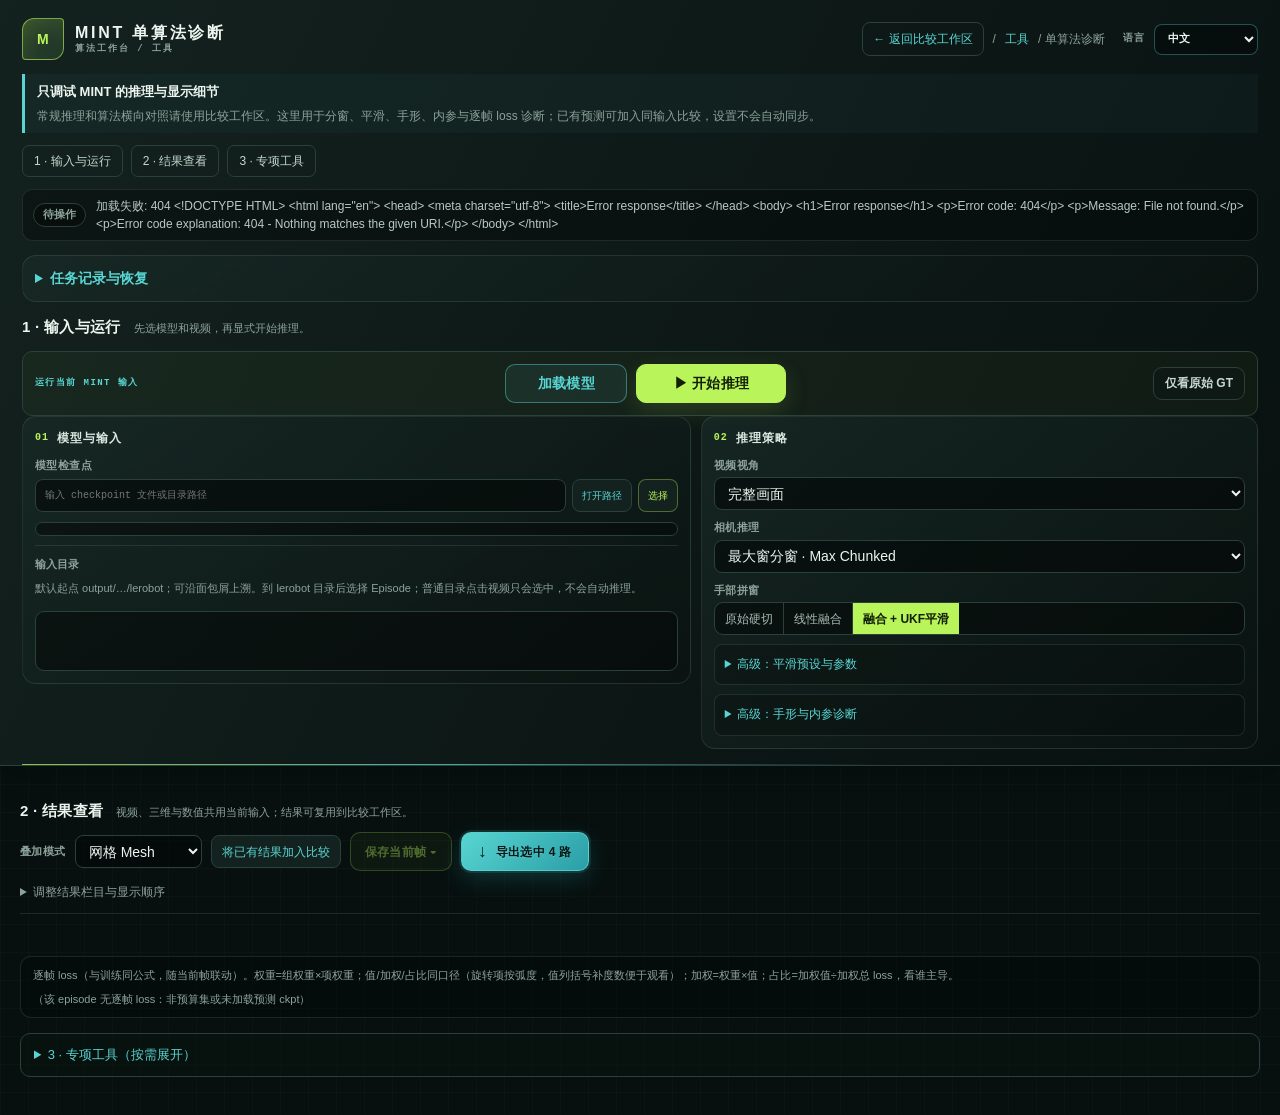
==== eval/model_effect/visualization/viewer/web/index.html @ 18b34e4b "Preserve language selector initialization contract" ====
<!DOCTYPE html>
<html lang="en" class="i18n-pending">
<head>
<meta charset="utf-8">
<meta name="viewport" content="width=device-width, initial-scale=1">
<title>MINT 单算法诊断 · 算法工作台</title>
<link rel="stylesheet" href="style.css?v=20261031-diagnostic-layout">
</head>
<body>
<div id="app">
<div id="content">
<header class="control-deck">
  <div class="masthead">
    <div class="brand-block">
      <span class="brand-mark">M</span>
      <span><b>MINT 单算法诊断</b><small>算法工作台 / 工具</small></span>
    </div>
    <nav class="diagnostic-breadcrumb" aria-label="当前位置"><a href="/compare">← 返回比较工作区</a><span>/</span><a href="/compare?hub=tools">工具</a><span>/ 单算法诊断</span></nav>
    <label class="language-picker" data-i18n-ignore>
      <span id="languageLabel">语言</span>
      <select id="languageSelect" aria-labelledby="languageLabel">
        <option value="en">English</option>
        <option value="zh">Chinese</option>
      </select>
    </label>
  </div>

  <div class="diagnostic-context"><strong>只调试 MINT 的推理与显示细节</strong><p>常规推理和算法横向对照请使用比较工作区。这里用于分窗、平滑、手形、内参与逐帧 loss 诊断；已有预测可加入同输入比较，设置不会自动同步。</p></div>
  <nav class="diagnostic-steps" aria-label="本页操作步骤"><a href="#diagnostic-input">1 · 输入与运行</a><a href="#diagnostic-results">2 · 结果查看</a><a href="#diagnostic-tools">3 · 专项工具</a></nav>
  <div class="status-rail">
    <span id="stepInfo" class="step" title="当前进行到哪一步">待操作</span>
    <span id="progWrap" class="progwrap" title="加载进度（推理为确定进度，其余为不确定动画）" style="display:none"><span id="progBar" class="progbar"></span></span>
    <span id="info">选择输入与参数后，点击“开始推理”运行模型。</span>
  </div>

  <details class="control-card" id="taskHistory" data-i18n-ignore>
    <summary>任务记录与恢复 <span id="cacheUsage"></span></summary>
    <button type="button" id="refreshTasks">刷新</button>
    <div id="taskList">加载中</div>
  </details>
  <div class="diagnostic-section-title" id="diagnostic-input"><h2>1 · 输入与运行</h2><span>先选模型和视频，再显式开始推理。</span></div>
  <div class="diagnostic-run-actions">    <span id="inferenceActions" class="inference-actions">
      <span class="inference-actions-label">运行当前 MINT 输入</span>
      <button id="loadModelBtn" class="primary secondary-action" title="在每张可见 GPU 上常驻一个当前 ckpt 模型副本；须加载完成后才能推理">加载模型</button>
      <button id="loadBtn" class="primary infer-action" title="只有点击此按钮才会运行模型；选择输入和参数不会自动推理">▶ 开始推理</button>
    <button id="loadRawBtn" class="ghost" aria-pressed="false" title="只看原始标注，不跑模型推理；再次点击返回已有 GT 对照">仅看原始 GT</button>
    </span></div>
  <div class="control-grid">
    <section class="control-card source-card">
      <div class="control-title"><span>01</span> 模型与输入</div>
      <div class="field wide-field checkpoint-field"><label>模型检查点</label>
        <span class="brow">
          <span class="checkpoint-path-row"><input id="ckptPath" type="text" spellcheck="false"
              placeholder="输入 checkpoint 文件或目录路径">
            <button id="ckptPathOpen" type="button" title="打开输入路径所在目录">打开路径</button>
            <button id="ckptPathApply" type="button" title="选择该 checkpoint；目录内须含模型权重">选择</button></span>
          <span id="ckptCrumb" class="crumb" title="当前浏览目录，点某层可回退"></span>
          <span id="ckptList" class="browlist" title="可浏览任意服务器目录；点权重文件直接选择，或进入含权重的目录后选择当前目录"></span>
        </span></div>
      <div class="diagnostic-input-browser">  <label>输入目录</label>
  <div class="side-hint">默认起点 output/…/lerobot；可沿面包屑上溯。到 lerobot 目录后选择 Episode；普通目录点击视频只会选中，不会自动推理。</div>
  <span class="brow" id="inBrow"><span id="inNav"><span id="inCrumb" class="crumb" title="已选路径,点某层可回退"></span><button id="inUp" title="返回上一级目录" hidden>⬆ 上一级</button></span>
    <span id="inList" class="browlist" title="点目录进入 / 点视频文件选中输入（不会自动推理）"></span></span>
</div>
      <div id="epWrap" class="field episode-field" style="display:none"><label>Episode</label>
        <span class="episode-stepper"><button id="epPrev" title="上一个">←</button>
          <input id="ep" type="number" min="0" value="0" step="1">
          <button id="epNext" title="下一个">→</button></span>
        <span id="epTotal" class="k"></span>
        <span id="epScan" class="step" style="display:none"></span>
        <span id="epScanProg" class="progwrap" title="枚举 episode 进度" style="display:none"><span class="progbar"></span></span></div>
    </section>

    <section class="control-card inference-card">
      <div class="control-title"><span>02</span> 推理策略</div>
      <div id="gpuSchedulerStatus" class="batch-devices" style="display:none" aria-live="polite" data-i18n-ignore></div>
      <div class="field" data-i18n-ignore><label>视频视角</label><select id="videoView" title="Full keeps the image; left/right select one eye of a side-by-side stereo video. 视频不截断时间。"><option value="full">完整画面</option><option value="left">双目左眼</option><option value="right">双目右眼</option></select></div>

      <div class="field"><label>相机推理</label><select id="camMode"
        title="分窗=训练窗长；最大窗分窗=当前显卡 exact full 安全上限；流式=相机整段因果+KV cache；整段=上限内一次普通前向，超限时会先询问是否改用最大窗分窗">
        <option value="chunked">分窗 · Chunked</option>
        <option value="max_chunked" selected>最大窗分窗 · Max Chunked</option>
        <option value="streaming">流式 · Streaming</option>
        <option value="full">整段 · Full</option>
      </select></div>
      <div class="field stacked"><label>手部拼窗</label><span class="seg" id="handModeSeg"
        title="切换只更新设置，不会自动推理；点击开始推理后生效">
        <button data-hand-mode="hard">原始硬切</button><button data-hand-mode="blend">线性融合</button><button data-hand-mode="smooth" class="on" title="线性融合后，使用 ego_pipeline 数据清理链的相机系 UKF+RTS 双向平滑">融合 + UKF平滑</button>
      </span></div>
      <details class="diagnostic-advanced"><summary>高级：平滑预设与参数</summary>
      <div id="ukfControls" class="ukf-controls">
        <div class="field" data-i18n-ignore><label for="smoothingPreset">平滑预设</label><select id="smoothingPreset">
          <option value="viewer">Viewer · 较轻平滑（0.7 / 0.5 / 0.3）</option>
          <option value="production" selected>Production · 生产参数（0.6 / 0.6 / 2）</option>
          <option value="custom">Custom · 自定义</option>
        </select></div>
        <div class="ukf-inputs">
          <label title="过程噪声；越大越允许快速运动，平滑越弱"><span>q</span><input id="ukfQ" type="number" min="0.1" max="2" step="0.05" value="0.6"></label>
          <label title="观测噪声；越大越不跟随逐帧预测，平滑越强"><span>r</span><input id="ukfR" type="number" min="0.1" max="2" step="0.05" value="0.6"></label>
          <label title="快速运动的自适应平滑；越大越抑制快速运动抖动"><span>beta</span><input id="ukfBeta" type="number" min="0" max="5" step="0.1" value="2"></label>
        </div>
        <small><b>默认：Production，与多算法比较一致</b> · 建议 q 0.4–1.0、r 0.3–1.0、beta 0.2–3.0；q ↑ 更跟手，r/beta ↑ 更平滑。安全范围 q/r 0.1–2.0、beta 0–5。</small>
      </div>
      </details>
    <details class="diagnostic-advanced geometry-card"><summary>高级：手形与内参诊断</summary><div class="diagnostic-advanced-fields">
      <div class="field"><label>GT 手形</label><select id="gtBetas" title="只更新设置，点击开始推理后生效">
        <option value="per_frame">每帧</option><option value="mean">整段平均</option></select></div>
      <div class="field"><label>预测手形</label><select id="predBetas" title="只更新设置，点击开始推理后生效">
        <option value="per_frame">每帧</option><option value="mean">整段平均</option></select></div>
      <div class="field"><label>预测内参</label><select id="predFov" title="只更新设置，点击开始推理后生效；2D、MuJoCo 与 Retargeting 共用">
        <option value="per_frame">每帧</option><option value="mean">整段平均</option></select></div>
</div></details>
    </section>


  </div>


</header>
<main>
  <div class="diagnostic-result-header" id="diagnostic-results"><div class="diagnostic-section-title"><h2>2 · 结果查看</h2><span>视频、三维与数值共用当前输入；结果可复用到比较工作区。</span></div><div class="diagnostic-result-actions">      <div class="field"><label>叠加模式</label><select id="mode">
        <option value="mesh">网格 Mesh</option>
        <option value="skeleton">骨架 Skeleton</option>
        <option value="mesh_skel">网格 + 骨架</option>
      </select></div><button id="shareComparisonResult" type="button" title="导入当前已有数值预测，不重复网络推理">将已有结果加入比较</button>      <span id="frameCapturePicker" class="frame-capture-picker">
        <button id="frameCaptureBtn" class="frame-capture-action" type="button" aria-expanded="false"
                aria-haspopup="menu" aria-controls="frameCaptureMenu" disabled>保存当前帧 ▾</button>
        <span id="frameCaptureMenu" class="frame-capture-menu" role="menu" aria-label="当前帧保存来源" hidden>
          <button type="button" role="menuitem" data-frame-capture-source="both_2d">整体 · 2D</button>
          <button type="button" role="menuitem" data-frame-capture-source="world_motion_3d">固定世界 · 3D</button>
          <button type="button" role="menuitem" data-frame-capture-source="current_camera_3d">当前相机 · 3D</button>
          <button type="button" role="menuitem" data-frame-capture-source="mujoco_3d">MuJoCo · 仿真</button>
          <button type="button" role="menuitem" data-frame-capture-source="wuji_retarget_3d">Wuji Hand · Retargeting</button>
        </span>
      </span>
      <span id="exportPicker" class="export-picker">
        <button id="exportBtn" class="export-action" type="button" aria-expanded="false"
                aria-haspopup="true" aria-controls="exportSourcesMenu"
                title="默认选择四类画面；有 GT 时展开为两排八格，单格跟随原视频尺寸">导出选中 4 路</button>
        <span id="exportSourcesMenu" class="export-sources-menu" role="group" aria-label="导出范围" hidden>
          <span class="export-sources-title">导出范围 · 选择画面</span>
          <label><input type="checkbox" data-export-source="both_2d" checked>原视频渲染</label>
          <label><input type="checkbox" data-export-source="world_motion_3d" checked>固定世界 · 3D（跟随视频）</label>
          <label><input type="checkbox" data-export-source="mujoco_3d" checked>MuJoCo · 仿真</label>
          <label><input type="checkbox" data-export-source="wuji_retarget_3d" checked>Wuji Hand · Retargeting</label>
          <span class="export-sources-hint">有 GT 时两排八格：2D、3D、MuJoCo、Wuji 均为 GT/PRED</span>
          <button id="exportSeparateBtn" type="button">下载 GT/PRED 独立视频（ZIP）</button>
        </span>
      </span>
      <span id="exportProgress" class="export-progress" role="progressbar" aria-label="导出进度"
            aria-valuemin="0" aria-valuemax="100" aria-valuenow="0" hidden>
        <span class="export-progress-track"><span id="exportProgressBar"></span></span>
        <span id="exportProgressText">0% · 等待导出</span>
      </span>
</div><details id="sidebar" class="diagnostic-layout"><summary>调整结果栏目与显示顺序</summary><p class="side-hint">拖动栏目调整顺序，点击眼睛切换显示。仿真、重定向和专项工具保持按需开启。</p><ul id="orderBar"></ul></details></div>

  <div id="blocks"></div>
  <div class="metrics" id="metricsWrap"><div class="cap">逐帧 loss（与训练同公式，随当前帧联动）。权重=组权重×项权重；值/加权/占比同口径（旋转项按弧度，值列括号补度数便于观看）；加权=权重×值；占比=加权值÷加权总 loss，看谁主导。</div>
    <div id="metrics"></div></div>
  <details class="diagnostic-tools" id="diagnostic-tools"><summary>3 · 专项工具（按需展开）</summary><p>在已有结果上检查仿真和重定向，或打开数据分析、MINT 专项评测及代码对比。批量多算法任务请到 <a href="/compare?hub=batch">批量比较</a>。</p><div class="utility-rail">
    <button id="mujocoBtn" class="ghost" aria-pressed="false" title="默认关闭；点击后才按当前样本启动 MuJoCo 渲染">MuJoCo 仿真</button>
    <button id="retargetBtn" class="ghost" aria-pressed="false" title="默认关闭；点击后才将当前 21 点驱动 Wuji Hand 并启动渲染">Wuji Hand 运动学重定向</button>
    <span id="datasetAnalysisLauncher" class="analysis-launcher">
      <button id="datasetAnalysisBtn" class="ghost" aria-haspopup="menu" aria-expanded="false">数据集分析 <span aria-hidden="true">▾</span></button>
      <span id="datasetAnalysisMenu" class="analysis-launcher-menu" role="menu">
        <button type="button" role="menuitem" data-analysis-type="video"><b>视频分析</b><small>ffprobe 媒体属性与质量</small></button>
        <button type="button" role="menuitem" data-analysis-type="intrinsics"><b>内参分析</b><small>LeRobot episode 首帧 FOV</small></button>
        <button type="button" role="menuitem" data-analysis-type="diversity"><b>多样性分析</b><small>场景、动作、活动范围与手监督</small></button>
      </span>
    </span>
    <button id="batchBtn" class="ghost" title="递归推理指定目录的全部视频，并按镜像目录保存结果">批量推理</button>
    <button id="benchBtn" class="ghost" title="对当前 ckpt 跑量化评测">MINT 专项评测</button>
    <button id="logDiffBtn" class="ghost" title="选择两个 run 和代码模块，只展示真实变更">代码对比</button>
</div></details>
  <div class="benchwrap analysis-wrap" id="analysisWrap" style="display:none">
    <div class="bench-head analysis-head">
      <span class="analysis-title"><b id="analysisTitle" class="k">视频分析</b><small id="analysisSubtitle">只读 ffprobe 媒体属性，不解码视频帧</small></span>
      <span id="analysisCacheBadge" class="analysis-cache" hidden></span>
      <button id="analysisClose" class="bfx" title="收起（后台分析继续）">✕</button>
    </div>
    <div class="analysis-form">
      <label id="analysisPathField" class="analysis-path"><span>数据集目录</span><span class="batch-input-row"><input id="analysisInput" type="text" placeholder="服务器绝对路径"><button id="analysisBrowse" type="button">浏览选择</button><button id="analysisUseCurrent" type="button">使用当前浏览目录</button></span></label>
      <label id="analysisWorkersField"><span id="analysisWorkersLabel">ffprobe 并发</span><input id="analysisWorkers" type="number" min="1" max="32" value="32"></label>
      <label class="analysis-check"><input id="analysisRefresh" type="checkbox"><span>忽略缓存，重新分析</span></label>
      <div id="analysisDiversityOptions" class="analysis-diversity-options" hidden>
        <div class="analysis-diversity-path-head"><span><b>数据集目录（可多选）</b><small>每条路径自动识别数据集；默认已加入三套 LeRobot 数据</small></span><span class="analysis-diversity-path-actions"><button id="analysisDiversityBrowse" type="button">＋ 浏览添加</button><button id="analysisDiversityUseCurrent" type="button">＋ 添加当前浏览目录</button></span></div>
        <div class="analysis-diversity-path-add"><input id="analysisDiversityPathInput" type="text" placeholder="输入服务器绝对路径"><button id="analysisDiversityPathAdd" type="button">添加路径</button></div>
        <div id="analysisDiversityPathList" class="analysis-diversity-path-list"></div>
        <div class="analysis-diversity-foot"><small>可添加单个 lerobot_v3，也可添加包含多套数据的上级目录；重复数据会自动合并。</small><label class="analysis-diversity-sample"><span>轨迹采样</span><select id="analysisSampleFiles">
          <option value="12">快速 · 12 文件/集</option><option value="24" selected>标准 · 24 文件/集</option><option value="48">精细 · 48 文件/集</option>
        </select></label></div>
      </div>
      <div id="analysisDirPicker" class="batch-dir-picker" hidden>
        <div class="batch-dir-head"><button id="analysisDirUp" type="button">← 上一级</button><code id="analysisDirPath">/</code><button id="analysisDirChoose" type="button">✓ 选择此目录</button><button id="analysisDirClose" type="button" title="关闭目录选择器">✕</button></div>
        <div id="analysisDirList" class="batch-dir-list"></div>
      </div>
    </div>
    <div class="analysis-actions">
      <button id="analysisRun" class="primary">▶ 开始视频分析</button>
      <button id="analysisCancel" style="display:none">■ 取消</button>
      <span id="analysisPhase" class="step">待分析</span>
      <span id="analysisProg" class="progwrap" style="display:none"><span id="analysisBar" class="progbar"></span></span>
      <span id="analysisStats" class="analysis-progress-stats"></span>
      <span class="analysis-export" id="analysisExport" hidden>
        <a data-analysis-export="json">JSON</a><a data-analysis-export="csv">CSV</a><a data-analysis-export="txt">摘要 TXT</a>
      </span>
    </div>
    <div id="analysisCurrent" class="analysis-current"></div>
    <div id="analysisResults" hidden>
      <div id="analysisVideoResults" class="analysis-video-results">
        <div id="analysisKpis" class="analysis-kpis"></div>
        <div class="analysis-section-head"><span><b>构成概览</b><small>柱长表示该分组的视频数量占比</small></span></div>
        <div id="analysisCharts" class="analysis-charts"></div>
        <div class="analysis-detail-grid">
          <section><div class="analysis-section-head"><span><b>来源目录</b><small>按一级子目录汇总文件、时长与容量</small></span></div><div id="analysisFolders" class="analysis-rank-list"></div></section>
          <section><div class="analysis-section-head"><span><b>质量诊断</b><small>规则诊断用于定位值得复查的样本</small></span></div><div id="analysisQuality" class="analysis-quality"></div></section>
        </div>
        <div class="analysis-section-head analysis-table-head"><span><b>逐视频明细</b><small id="analysisTableCount"></small></span><span class="analysis-table-note">点击表头排序 · 服务端分页</span></div>
        <div class="analysis-filters">
          <input id="analysisSearch" type="search" placeholder="搜索路径 / 编码 / 分辨率">
          <select id="analysisAnomaly"><option value="">全部质量状态</option><option value="any">存在诊断项</option><option value="clean">无诊断项</option><option value="failed">解析失败</option></select>
          <select id="analysisCodec"><option value="">全部编码</option></select>
          <select id="analysisResolution"><option value="">全部分辨率</option></select>
          <select id="analysisOrientation"><option value="">全部方向</option></select>
          <select id="analysisPageSize"><option value="50">50 条/页</option><option value="100" selected>100 条/页</option><option value="200">200 条/页</option><option value="500">500 条/页</option></select>
        </div>
        <div class="analysis-table-wrap"><table class="analysis-table"><thead><tr>
          <th data-analysis-sort="relative_path">视频路径</th><th data-analysis-sort="duration_sec">时长</th><th data-analysis-sort="fps">FPS</th>
          <th data-analysis-sort="frame_count">帧数</th><th data-analysis-sort="resolution">分辨率</th><th data-analysis-sort="codec">编码</th>
          <th data-analysis-sort="bitrate_bps">码率</th><th data-analysis-sort="size_bytes">容量</th><th>音频</th><th>质量诊断</th>
        </tr></thead><tbody id="analysisTableBody"></tbody></table></div>
        <div class="analysis-pager"><button id="analysisPrev">← 上一页</button><span id="analysisPage"></span><button id="analysisNext">下一页 →</button></div>
      </div>
      <div id="analysisIntrinsicResults" class="analysis-intrinsic-results" hidden>
        <div class="analysis-section-head analysis-intrinsic-head"><span><b>相机内参分布</b><small>每个 episode 仅采样首帧 FOV，并结合视频分辨率反解焦距</small></span></div>
        <div id="analysisIntrinsics" class="analysis-intrinsics"></div>
      </div>
      <div id="analysisDiversityResults" class="analysis-diversity-results" hidden>
        <div id="analysisDiversity" class="analysis-diversity"></div>
      </div>
    </div>
  </div>
  <div class="benchwrap batchwrap" id="batchWrap" style="display:none">
    <div class="bench-head batch-head">
      <b class="k">批量视频推理</b>
      <span class="sub">多 GPU 推理与多视频渲染流水并发，不再逐个视频等待 MP4</span>
      <span id="batchDevices" class="batch-devices"></span>
      <button id="batchClose" class="bfx" title="收起（后台任务继续）">✕</button>
    </div>
    <div class="batch-form">
      <label class="batch-model-run"><span>批量模型 Run</span><select id="batchModelRun" title="为本次批量任务单独选择训练 Run；启动后自动切换并加载"><option value="">加载中…</option></select></label>
      <label><span>Checkpoint Step</span><select id="batchModelStep" title="本次批量任务实际使用的 checkpoint"><option value="">请先选择 Run</option></select></label>
      <label class="batch-path"><span>输入目录</span><span class="batch-input-row"><input id="batchInput" type="text" placeholder="服务器绝对路径"><button id="batchBrowseInput" type="button">浏览选择</button><button id="batchUseCurrent" type="button">使用当前浏览目录</button></span></label>
      <div id="batchDirPicker" class="batch-dir-picker" hidden>
        <div class="batch-dir-head"><button id="batchDirUp" type="button">← 上一级</button><code id="batchDirPath">/</code><button id="batchDirChoose" type="button">✓ 选择此目录</button><button id="batchDirClose" type="button" title="关闭目录选择器">✕</button></div>
        <div id="batchDirList" class="batch-dir-list"></div>
      </div>
      <label class="batch-path"><span>输出根目录</span><input id="batchOutput" type="text" placeholder="服务器绝对路径；按输入相对层级镜像保存"></label>
      <label><span>文件名模板</span><input id="batchName" type="text" value="{stem}_pred" title="支持 {stem} {name} {ext} {parent} {index}，例如 {index:04d}_{stem}"></label>
      <label><span>渲染模式</span><select id="batchMode"><option value="mesh">网格 Mesh</option><option value="skeleton">骨架 Skeleton</option><option value="mesh_skel" selected>网格 + 骨架</option></select></label>
      <label data-i18n-ignore>视频视角 <select id="batchVideoView"><option value="full">完整画面</option><option value="left">双目左眼</option><option value="right">双目右眼</option></select></label>
<label><span>相机推理</span><select id="batchCam" title="Full 超过安全上限会失败；批量长视频请选择最大窗分窗"><option value="chunked">分窗 · Chunked</option><option value="max_chunked" selected>最大窗分窗 · Max Chunked</option><option value="streaming">流式 · Streaming</option><option value="full">整段 · Full</option></select></label>
      <label><span>手部拼窗 / 后处理</span><select id="batchHand"><option value="hard">原始硬切</option><option value="blend">线性融合</option><option value="smooth" selected>融合 + UKF平滑</option></select></label>
      <label><span>预测手形</span><select id="batchBetas"><option value="per_frame">每帧</option><option value="mean">整段平均</option></select></label>
      <label><span>预测内参</span><select id="batchFov"><option value="per_frame">每帧</option><option value="mean">整段平均</option></select></label>
      <label class="batch-check"><input id="batchOverwrite" type="checkbox"><span>覆盖已有 MP4 / NPZ</span></label>
    </div>
    <div class="batch-actions">
      <button id="batchRun" class="primary">▶ 开始批量推理</button>
      <button id="batchCancel" style="display:none">■ 取消</button>
      <span id="batchPhase" class="step">待运行</span>
      <span id="batchProg" class="progwrap" style="display:none"><span id="batchBar" class="progbar"></span></span>
      <span id="batchStats" class="batch-stats"></span>
    </div>
    <div id="batchCurrent" class="batch-current"></div>
    <div id="batchResult" class="batch-result"></div>
    <details class="benchlog-wrap"><summary>任务日志</summary><pre class="benchlog" id="batchLog"></pre></details>
  </div>
  <div class="benchwrap" id="benchWrap" style="display:none">
    <div class="bench-head">
      <b class="k">Benchmark 测评</b>
      <span class="sub">添加多个模型，以相同功能、数据和序列范围依次测评并横向对比</span>
      <div class="bf-model-picker">
        <div class="bf-model-picker-row bf-model-current-row">
          <label>Run <select id="bfModelRun"><option value="">加载中…</option></select></label>
          <label>Step <select id="bfModelStep"><option value="">请先选择 Run</option></select></label>
          <button id="bfModelAdd" type="button">＋ 加入待测模型</button>
        </div>
        <div class="bf-model-picker-row bf-model-history-row">
          <label class="bf-history-tier">历史份量
            <select id="bfHistoryTier" title="先按测评数据份量筛选历史记录">
              <option value="quarter">25%</option>
              <option value="half" selected>50%</option>
              <option value="full">100%</option>
              <option value="all">全部</option>
            </select>
          </label>
          <label class="bf-history-picker">历史测评（自动扫描 logs） <select id="bfModelHistory" title="自动扫描默认 Benchmark 保存目录"><option value="">扫描中…</option></select></label>
          <button id="bfHistoryAdd" type="button">＋ 加入历史对比</button>
        </div>
      </div>
      <div id="bfModelList" class="bf-model-list"></div>
      <section class="bf-executor">
        <div class="bf-executor-head">
          <span><b>运行位置</b><small>本地 GPU 或 Aliyun PAI-DLC 多节点分布式测评</small></span>
          <div class="bf-backend-switch" role="tablist" aria-label="Benchmark 运行位置">
            <button type="button" data-bench-backend="local" class="on" role="tab">本地显卡</button>
            <button type="button" data-bench-backend="aliyun" role="tab">Aliyun 远程</button>
          </div>
          <span id="bfRemoteJob" class="bf-remote-job"></span>
        </div>
        <div id="bfLocalExecutor" class="bf-local-executor">
          <label data-i18n-ignore>GPU policy / 资源策略 <select id="bfResourcePolicy"><option value="shared">Shared / 负载感知共享</option><option value="idle">Idle only / 仅空闲卡</option><option value="dedicated">Dedicated / 固定卡测评</option></select></label>
          <span id="bfGpus" class="bf-gpus" title="勾选参与并行评测的显卡（多卡=按序列分片并行，各卡各加载一份模型）"></span>
        </div>
        <div id="bfAliyunExecutor" class="bf-aliyun-executor" hidden>
          <div class="bf-aliyun-primary">
            <label><span>节点数</span><input id="bfAliNodes" type="number" min="1" max="128" step="1" value="2"><small>可按任务规模修改</small></label>
            <span class="bf-resource-times">×</span>
            <label><span>每节点 GPU</span><input id="bfAliGpus" type="number" min="1" max="8" step="1" value="8"><small>默认用满 8 卡</small></label>
            <span class="bf-resource-equals">=</span>
            <output id="bfAliWorld"><b>16</b><small>全局 shards</small></output>
          </div>
          <details class="bf-aliyun-advanced">
            <summary>Aliyun 提交配置 <small>已填默认值，均可修改</small></summary>
            <div class="bf-aliyun-fields">
              <label><span>Region</span><input id="bfAliRegion" value="cn-hangzhou"></label>
              <label><span>Workspace ID</span><input id="bfAliWorkspace" value="REPLACE_ME"></label>
              <label><span>Resource ID</span><input id="bfAliResource" value="REPLACE_ME"></label>
              <label class="wide"><span>Image</span><input id="bfAliImage" value="registry.example.com/project/benchmark:latest"></label>
              <label class="wide"><span>CPFS URI</span><input id="bfAliCpfs" value="bmcpfs://REPLACE_ME/"></label>
              <label class="wide"><span>Repo Dir</span><input id="bfAliRepo" value="/workspace/wuji-ego-mint"></label>
              <label><span>Worker CPU</span><input id="bfAliCpu" type="number" min="1" value="32"></label>
              <label><span>Worker Memory</span><input id="bfAliMemory" value="128Gi"></label>
              <label><span>Shared Memory</span><input id="bfAliSharedMemory" value="64Gi"></label>
              <label><span>Conda Env</span><input id="bfAliConda" value="mint"></label>
              <label class="wide"><span>Job Name</span><input id="bfAliJobName" value="mint_benchmark"></label>
            </div>
          </details>
        </div>
      </section>
      <section id="bfSampling" class="bf-sampling" hidden>
        <div id="bfSotaSampling" class="bf-sota-sampling" hidden>
          <span class="bf-sampling-label">联合 SOTA 测评份量</span>
          <div class="bf-sampling-presets" role="radiogroup" aria-label="联合 SOTA 测评份量">
            <button type="button" data-bench-sample="minimum">最小份量</button>
            <button type="button" data-bench-sample="quarter">25%</button>
            <button type="button" data-bench-sample="half" class="on">50%</button>
            <button type="button" data-bench-sample="full">100%</button>
          </div>
          <span id="bfSamplingSummary" class="bf-sampling-summary"></span>
        </div>
        <div id="bfSingleSampling" class="bf-single-sampling" hidden>
          <span id="bfSingleDatasetLabel" class="bf-sampling-label">单数据集范围</span>
          <label class="bf-range">序列范围
            <input id="bfSeqStart" type="number" min="0" value="0" title="起始序号（包含）">
            <span>–</span>
            <input id="bfSeqEnd" type="number" min="1" placeholder="全部" title="结束序号（不包含）；例如 20–53 表示索引 20 到 52">
            <span class="mut">[start, end)</span>
          </label>
          <label>max-frames <input id="bfFrames" type="number" min="1" placeholder="全部" title="每序列最多帧数，空=全部"></label>
        </div>
      </section>
      <label class="bf-cache-option" title="严格匹配模型权重、配置、协议、数据集、抽样档位和序列范围后，直接读取 output/eval/benchmark 中的成功结果">
        <input id="bfReuseCache" type="checkbox" checked>复用已成功结果
      </label>
      <label class="bf-cache-option bf-ukf-option" title="原始模型全部完成后，按本次有效质量指标的平均归一化损失选择最佳模型，再以线性融合 + UKF + RTS 独立复测同一协议">
        <input id="bfAutoUkf" type="checkbox" checked>自动优选最佳模型并追加 UKF 融合测评
      </label>
      <span id="bfCount" class="bfcount"></span>
      <button id="bfRun" class="primary">▶ 运行测评</button>
      <button id="bfCancel" style="display:none">■ 取消</button>
      <span id="bfPhase" class="step"></span>
      <span id="bfProg" class="progwrap" style="display:none"><span id="bfBar" class="progbar"></span></span>
      <button id="bfClose" class="bfx" title="收起（后台评测继续）">✕</button>
    </div>
    <section id="bfProgressCard" class="bf-run-progress" aria-live="polite" hidden>
      <header>
        <span><b>本次测评总进度</b><span id="bfProgressStatus">等待启动</span></span>
        <strong id="bfProgressPercent">0%</strong>
      </header>
      <div class="bf-run-progress-track" role="progressbar" aria-label="Benchmark 总进度"
           aria-valuemin="0" aria-valuemax="100" aria-valuenow="0">
        <span id="bfProgressBar"></span>
      </div>
      <div class="bf-run-progress-stats">
        <span><em>完成</em><b id="bfProgressDone">0 / —</b></span>
        <span><em>当前已用</em><b id="bfProgressElapsed">—</b></span>
        <span><em>预计总时长</em><b id="bfProgressTotalTime">—</b></span>
        <span><em>预计还需</em><b id="bfProgressRemaining">—</b></span>
      </div>
      <p id="bfProgressNote">启动后先枚举评测单元，获得首批完成速度后开始估算时间。</p>
    </section>
    <section class="bf-suite-panel">
      <div class="bf-suite-head">
        <b>对比协议</b>
        <div id="bfSuiteSwitch" class="bf-suite-switch" role="tablist" aria-label="Benchmark 对比协议">
          <button type="button" data-bench-suite="sota" role="tab">联合 SOTA</button>
          <button type="button" data-bench-suite="camera" role="tab">相机轨迹对比</button>
          <button type="button" data-bench-suite="hot3d_camera" role="tab">HOT3D 相机表</button>
          <button type="button" data-bench-suite="arctic_camera" role="tab">ARCTIC 相机表</button>
          <button type="button" data-bench-suite="vidihand" role="tab">ViDiHand 对比</button>
          <button type="button" data-bench-suite="custom" role="tab">全部评测</button>
        </div>
      </div>
      <div id="bfMetricPicker" class="bf-metric-picker"></div>
    </section>
    <section id="bfTableExport" class="bf-table-export" aria-labelledby="bfTableExportTitle">
      <header>
        <span><b id="bfTableExportTitle">导出四张结果表 · JPG</b><small>多选表格后可分别保存，或汇总为一张长图；导出包含固定行及已有的本次模型结果。</small></span>
        <output id="bfTableExportCount">已选择 4 / 4</output>
      </header>
      <div class="bf-table-export-options" role="group" aria-label="选择要导出的 Benchmark 表格">
        <label><input type="checkbox" data-bench-table-export="hot3d-camera" checked><span>HOT3D 相机表</span></label>
        <label><input type="checkbox" data-bench-table-export="arctic-camera" checked><span>ARCTIC 相机表</span></label>
        <label><input type="checkbox" data-bench-table-export="vidihand-arctic" checked><span>ViDiHand · ARCTIC</span></label>
        <label><input type="checkbox" data-bench-table-export="vidihand-hot3d" checked><span>ViDiHand · HOT3D</span></label>
      </div>
      <div class="bf-table-export-actions">
        <button type="button" data-bench-table-select="all">全选表格</button>
        <button type="button" data-bench-table-select="none">清空选择</button>
        <span></span>
        <button id="bfTableExportSeparate" class="secondary" type="button">分别导出 JPG</button>
        <button id="bfTableExportCombined" class="primary" type="button">汇总导出 JPG</button>
      </div>
      <p id="bfTableExportStatus" aria-live="polite">就绪 · 图片按完整指标列导出</p>
    </section>
    <div class="bench-grid" id="bfGrid"></div>
    <section id="bfWorkSummary" class="bf-work-summary" aria-live="polite"></section>
    <section class="bf-reference" id="bfReferenceTables"></section>
    <div class="bench-steps" id="bfSteps"></div>
    <div class="benchtable" id="bfTable"></div>
    <section class="bf-live bf-sota-live" id="bfSotaLiveWrap">
      <div class="bf-live-title"><b>公开 SOTA + 本次模型 · 实时</b><span id="bfSotaLiveHint">M1、M2… 分行显示，等待评测结果</span></div>
      <div id="bfSotaLive"></div>
    </section>
    <section class="bf-live" id="bfLiveWrap">
      <div class="bf-live-title"><b>本次模型横向对比 · 实时</b><span id="bfLiveHint">每个模型完成后加入横向指标表</span></div>
      <div class="benchtable" id="bfLive"></div>
    </section>
    <details class="benchlog-wrap"><summary>运行日志</summary><pre class="benchlog" id="bfLog"></pre></details>
  </div>
  <div class="benchwrap" id="ldWrap" style="display:none">
    <div class="bench-head">
      <b class="k">📋 配置 / 代码变更</b>
      <span class="sub">只展示改变的配置，并可把代码 diff 限制到指定模块</span>
      <label>Run A <select id="ldA" title="基准 run（相对 model_train）"></select></label>
      <label>Run B <select id="ldB" title="对比 run（相对 model_train）"></select></label>
      <label>代码模块 <select id="ldScope" title="只比较训练快照中选定的顶层代码模块"><option value="">全部代码</option></select></label>
      <button id="ldRun" class="primary">▶ 对比</button>
      <span id="ldPhase" class="step"></span>
      <span id="ldProg" class="progwrap" style="display:none"><span id="ldBar" class="progbar"></span></span>
      <button id="ldClose" class="bfx" title="收起（后台对比继续）">✕</button>
    </div>
    <div class="benchtable" id="ldTable"></div>
  </div>
</main>
</div>

</div>
<script src="i18n.js?v=20260816-3"></script>
<script src="camera_baselines.js?v=20260814-1"></script>
<script src="benchmark_suites.js?v=20260906-coverage"></script>
<script src="app.js?v=20261031-workspace-ux"></script>
</body>
</html>
---- eval/model_effect/visualization/viewer/web/style.css ----
:root {
  --bg: #07100f;
  --bg-deep: #040908;
  --surface: #0e1917;
  --surface-2: #14221f;
  --surface-3: #192b27;
  --fg: #edf5ef;
  --mut: #8da29a;
  --line: #29413a;
  --line-soft: rgba(121, 157, 145, .18);
  --acid: #b9f45a;
  --acid-ink: #122005;
  --cyan: #58d5d2;
  --orange: #ff9e64;
  --red: #ff6f6f;
  --green: #6fe39a;
  --shadow: 0 22px 60px rgba(0, 0, 0, .3);
  --radius: 14px;
}

* { box-sizing: border-box; }
html { color-scheme: dark; scroll-behavior: smooth; }
.i18n-pending body { visibility: hidden; }
body {
  margin: 0;
  min-width: 320px;
  background:
    radial-gradient(circle at 13% 8%, rgba(88, 213, 210, .09), transparent 28rem),
    radial-gradient(circle at 85% 18%, rgba(185, 244, 90, .07), transparent 32rem),
    linear-gradient(rgba(121, 157, 145, .035) 1px, transparent 1px),
    linear-gradient(90deg, rgba(121, 157, 145, .035) 1px, transparent 1px),
    var(--bg);
  background-size: auto, auto, 28px 28px, 28px 28px, auto;
  color: var(--fg);
  font: 14px/1.5 "IBM Plex Sans", "Noto Sans SC", "Avenir Next", sans-serif;
}

button, select, input { font: inherit; }
button, select { transition: border-color .18s ease, background .18s ease, color .18s ease, transform .18s ease, box-shadow .18s ease; }
button:focus-visible, select:focus-visible, input:focus-visible {
  outline: 2px solid var(--cyan);
  outline-offset: 2px;
}
button:not(:disabled):active { transform: translateY(1px); }

#app { display: flex; align-items: flex-start; min-height: 100vh; }
#content { flex: 1; min-width: 0; }

.control-deck {
  position: relative;
  z-index: 3;
  padding: 18px 22px 16px;
  border-bottom: 1px solid var(--line);
  background:
    linear-gradient(118deg, rgba(20, 34, 31, .97), rgba(7, 16, 15, .94)),
    var(--surface);
  box-shadow: 0 10px 34px rgba(0, 0, 0, .2);
}
.control-deck::after {
  content: "";
  position: absolute;
  inset: auto 22px 0;
  height: 1px;
  background: linear-gradient(90deg, var(--acid), var(--cyan), transparent 70%);
  opacity: .75;
}
.masthead { display: flex; align-items: center; justify-content: space-between; gap: 18px; margin-bottom: 14px; }
.brand-block { display: flex; align-items: center; gap: 11px; letter-spacing: .04em; }
.brand-block > span:last-child { display: flex; flex-direction: column; }
.brand-block b { font: 700 16px/1.1 "Space Grotesk", "IBM Plex Sans", sans-serif; letter-spacing: .17em; }
.brand-block small { margin-top: 4px; color: var(--mut); font: 600 9px/1 "JetBrains Mono", monospace; letter-spacing: .22em; }
.brand-mark {
  display: grid;
  place-items: center;
  width: 42px;
  height: 42px;
  border: 1px solid rgba(185, 244, 90, .6);
  border-radius: 12px 4px 12px 4px;
  background: linear-gradient(145deg, rgba(185, 244, 90, .22), rgba(88, 213, 210, .06));
  color: var(--acid);
  font: 800 14px/1 "Space Grotesk", sans-serif;
  box-shadow: inset 0 0 20px rgba(185, 244, 90, .08);
}
.language-picker {
  display: inline-flex;
  align-items: center;
  gap: 9px;
  color: var(--mut);
  font: 650 10px/1 "JetBrains Mono", monospace;
  letter-spacing: .12em;
  text-transform: uppercase;
}
.language-picker select {
  min-height: 31px;
  min-width: 104px;
  padding: 5px 28px 5px 9px;
  border-color: rgba(88, 213, 210, .34);
  background-color: rgba(4, 9, 8, .55);
  color: var(--fg);
  font-size: 11px;
  letter-spacing: .03em;
  text-transform: none;
}

.primary {
  min-height: 38px;
  border-radius: 10px;
  padding: 8px 15px;
  border: 1px solid var(--line);
  cursor: pointer;
  font-weight: 700;
  letter-spacing: .02em;
}
.secondary-action { color: var(--cyan); background: rgba(88, 213, 210, .08); border-color: rgba(88, 213, 210, .45); min-width: 122px; }
.secondary-action:hover:not(:disabled) { background: rgba(88, 213, 210, .15); box-shadow: 0 0 22px rgba(88, 213, 210, .09); }
.infer-action { color: var(--acid-ink); background: var(--acid); border-color: var(--acid); min-width: 150px; box-shadow: 0 8px 24px rgba(185, 244, 90, .14); }
.infer-action:hover:not(:disabled) { background: #caff70; border-color: #caff70; box-shadow: 0 10px 30px rgba(185, 244, 90, .22); }
.primary:disabled { opacity: .42; cursor: not-allowed; box-shadow: none; }
#loadBtn.stopping { color: #fff; background: #b73d3d; border-color: var(--red); }

.status-rail {
  min-height: 36px;
  display: flex;
  align-items: center;
  gap: 10px;
  margin-bottom: 14px;
  padding: 7px 10px;
  border: 1px solid var(--line-soft);
  border-radius: 10px;
  background: rgba(4, 9, 8, .42);
}
#info { min-width: 0; color: #b9c9c2; font-size: 12px; font-variant-numeric: tabular-nums; }
.step {
  display: inline-flex;
  align-items: center;
  min-height: 24px;
  padding: 3px 9px;
  border: 1px solid var(--line);
  border-radius: 999px;
  background: rgba(4, 9, 8, .58);
  color: var(--mut);
  font: 600 11px/1.3 "JetBrains Mono", monospace;
  white-space: nowrap;
}
.step.busy { color: #ffd178; border-color: rgba(255, 158, 100, .5); background: rgba(255, 158, 100, .08); }
.step.ok { color: var(--green); border-color: rgba(111, 227, 154, .45); background: rgba(111, 227, 154, .07); }
.step.warn { color: var(--orange); border-color: rgba(255, 158, 100, .45); background: rgba(255, 158, 100, .08); }
.step.err { color: var(--red); border-color: rgba(255, 111, 111, .45); background: rgba(255, 111, 111, .08); }
.progwrap { display: inline-block; flex: 0 0 150px; width: 150px; height: 7px; border: 1px solid var(--line); border-radius: 999px; background: var(--bg-deep); overflow: hidden; }
.progbar { display: block; width: 0; height: 100%; border-radius: inherit; background: linear-gradient(90deg, var(--cyan), var(--acid)); transition: width .18s linear; }
.progwrap.indet { position: relative; }
.progwrap.indet .progbar { width: 38% !important; transition: none; background: linear-gradient(90deg, transparent, var(--cyan), transparent); animation: indet 1.1s infinite linear; }
@keyframes indet { from { transform: translateX(-110%); } to { transform: translateX(320%); } }

.control-grid { display: grid; grid-template-columns: minmax(300px, 1.2fr) minmax(300px, 1fr) minmax(200px, .8fr); gap: 10px; }
.control-card {
  min-width: 0;
  display: grid;
  grid-template-columns: repeat(2, minmax(0, 1fr));
  align-content: start;
  gap: 9px 10px;
  padding: 12px;
  border: 1px solid var(--line-soft);
  border-radius: var(--radius);
  background: linear-gradient(145deg, rgba(25, 43, 39, .72), rgba(10, 19, 17, .8));
}
.control-title {
  grid-column: 1 / -1;
  display: flex;
  align-items: center;
  gap: 8px;
  margin-bottom: 1px;
  color: #dce9e2;
  font-size: 12px;
  font-weight: 700;
  letter-spacing: .08em;
  text-transform: uppercase;
}
.control-title span { color: var(--acid); font: 700 10px/1 "JetBrains Mono", monospace; }
.field { min-width: 0; display: flex; align-items: center; justify-content: space-between; gap: 8px; }
.field.stacked { grid-column: 1 / -1; }
.wide-field, .episode-field { grid-column: 1 / -1; }
.field > label, .tool-field > label { flex: 0 0 auto; color: var(--mut); font-size: 11px; font-weight: 600; letter-spacing: .04em; }
select, input {
  min-width: 0;
  max-width: 100%;
  min-height: 33px;
  padding: 5px 9px;
  border: 1px solid var(--line);
  border-radius: 8px;
  background: rgba(4, 9, 8, .66);
  color: var(--fg);
}
select:hover:not(:disabled), input:hover:not(:disabled) { border-color: #497064; }
select:disabled, input:disabled { opacity: .5; }
.inference-card select, .geometry-card select { flex: 1 1 auto; }
.inference-card, .geometry-card { grid-template-columns: minmax(0, 1fr); }
.inference-card > .field, .geometry-card > .field, .ukf-controls > .field {
  align-items: stretch; flex-direction: column; gap: 4px;
}
#taskHistory { display: block; margin-bottom: 10px; }
#taskHistory summary { cursor: pointer; color: var(--cyan); font-weight: 650; }
#taskHistory #refreshTasks { margin: 9px 0; }
#taskList { max-height: 220px; overflow: auto; }
.task-row { display: flex; align-items: center; flex-wrap: wrap; gap: 8px; padding: 8px 0; border-top: 1px solid var(--line-soft); }
.task-row b { overflow-wrap: anywhere; }
.task-row small { color: var(--mut); }
.task-row button, #refreshTasks { border: 1px solid var(--line); border-radius: 7px; padding: 5px 9px; background: var(--surface-2); color: var(--fg); cursor: pointer; }
.task-row button { margin-left: auto; }
#ep { width: 78px; text-align: center; font-variant-numeric: tabular-nums; }
.episode-stepper { display: inline-flex; align-items: center; gap: 5px; }
#epPrev, #epNext, #inUp {
  min-height: 31px;
  padding: 4px 9px;
  border: 1px solid var(--line);
  border-radius: 8px;
  background: rgba(4, 9, 8, .66);
  color: var(--fg);
  cursor: pointer;
}
#epPrev:hover, #epNext:hover, #inUp:hover { color: var(--acid); border-color: rgba(185, 244, 90, .5); }
#epTotal { color: var(--mut); font-size: 11px; }

.brow { min-width: 0; display: flex; flex: 1; flex-direction: column; gap: 5px; }
.checkpoint-path-row { display: flex; min-width: 0; gap: 6px; }
.checkpoint-path-row input { flex: 1 1 auto; font: 10px/1.4 "JetBrains Mono", monospace; }
.checkpoint-path-row button {
  flex: 0 0 auto;
  padding: 5px 9px;
  border: 1px solid var(--line);
  border-radius: 8px;
  background: var(--surface-2);
  color: var(--cyan);
  cursor: pointer;
  font-size: 10px;
}
.checkpoint-path-row button:hover { border-color: rgba(88, 213, 210, .5); background: var(--surface-3); }
#ckptPathApply { color: var(--acid); border-color: rgba(185, 244, 90, .35); }
.crumb { min-width: 0; color: var(--mut); font: 11px/1.5 "JetBrains Mono", monospace; word-break: break-all; }
.crumb b { color: var(--cyan); cursor: pointer; font-weight: 600; }
.crumb b:hover { color: #8bebea; text-decoration: underline; }
.browlist { display: flex; flex-wrap: wrap; gap: 5px; max-height: 86px; overflow: auto; padding: 6px; border: 1px solid var(--line); border-radius: 9px; background: rgba(4, 9, 8, .55); scrollbar-color: #35564d transparent; }
.browlist button { padding: 4px 8px; border: 1px solid var(--line); border-radius: 7px; background: var(--surface-2); color: var(--fg); cursor: pointer; font-size: 11px; white-space: nowrap; }
.browlist button:hover { border-color: #4a7166; background: var(--surface-3); }
.browlist button.bdir { color: var(--cyan); }
.browlist button.bup { color: var(--mut); }
.browlist button.bselect { color: var(--acid); border-color: rgba(185, 244, 90, .35); }
.browlist button.on { color: var(--acid-ink); border-color: var(--acid); background: var(--acid); }
.browlist .bmut, .bmut { color: var(--mut); font-size: 12px; padding: 3px 4px; }

.seg { display: inline-flex; min-width: 0; border: 1px solid var(--line); border-radius: 9px; overflow: hidden; background: rgba(4, 9, 8, .6); }
.seg button { min-height: 31px; padding: 5px 10px; border: 0; border-right: 1px solid var(--line); background: transparent; color: #a9bbb3; cursor: pointer; font-size: 12px; }
.seg button:last-child { border-right: 0; }
.seg button:hover:not(.on):not(:disabled) { color: var(--fg); background: rgba(88, 213, 210, .08); }
.seg button.on { color: var(--acid-ink); background: var(--acid); font-weight: 700; }
.seg button:disabled { opacity: .38; cursor: not-allowed; }

.ukf-controls {
  grid-column: 1 / -1;
  display: grid;
  gap: 7px;
  padding: 9px 10px;
  border: 1px solid rgba(88, 213, 210, .23);
  border-radius: 10px;
  background: linear-gradient(115deg, rgba(88, 213, 210, .07), rgba(4, 9, 8, .38));
}
.ukf-controls[hidden] { display: none; }
.ukf-inputs { display: grid; grid-template-columns: repeat(3, minmax(0, 1fr)); gap: 8px; }
.ukf-inputs label { display: grid; grid-template-columns: minmax(0, 1fr); align-items: center; gap: 5px; color: var(--cyan); font: 700 11px/1 "JetBrains Mono", monospace; }
.ukf-inputs input { width: 100%; min-height: 30px; padding: 4px 7px; color: var(--fg); font-variant-numeric: tabular-nums; }
.ukf-controls small { color: var(--mut); font-size: 10px; line-height: 1.45; }
.ukf-controls small b { color: var(--acid); font-weight: 650; }

.utility-rail { display: flex; align-items: center; flex-wrap: wrap; gap: 9px; margin-top: 10px; padding: 9px 10px; border: 1px solid var(--line-soft); border-radius: 12px; background: rgba(4, 9, 8, .34); }
.utility-label { color: var(--cyan); font: 700 9px/1 "JetBrains Mono", monospace; letter-spacing: .18em; }
.analysis-launcher { position: relative; display: inline-flex; }
.analysis-launcher-menu { position: absolute; z-index: 60; top: calc(100% + 7px); left: 0; display: grid; width: 230px; padding: 6px; border: 1px solid rgba(88, 213, 210, .34); border-radius: 11px; background: rgba(5, 14, 12, .98); box-shadow: 0 14px 34px rgba(0, 0, 0, .45); opacity: 0; visibility: hidden; pointer-events: none; transform: translateY(-4px); transition: opacity .14s ease, transform .14s ease, visibility .14s; }
.analysis-launcher-menu::before { position: absolute; right: 0; bottom: 100%; left: 0; height: 8px; content: ""; }
.analysis-launcher:hover .analysis-launcher-menu, .analysis-launcher:focus-within .analysis-launcher-menu, .analysis-launcher.open .analysis-launcher-menu { opacity: 1; visibility: visible; pointer-events: auto; transform: translateY(0); }
.analysis-launcher-menu button { display: grid; gap: 2px; padding: 9px 10px; border: 0; border-radius: 8px; background: transparent; color: var(--fg); cursor: pointer; text-align: left; }
.analysis-launcher-menu button:hover, .analysis-launcher-menu button:focus-visible { outline: none; background: rgba(88, 213, 210, .11); }
.analysis-launcher-menu button.on { background: rgba(161, 226, 110, .1); }
.analysis-launcher-menu button:disabled { opacity: .45; cursor: not-allowed; }
.analysis-launcher-menu b { color: var(--cyan); font-size: 11px; }
.analysis-launcher-menu small { color: var(--mut); font-size: 9px; }
.tool-field { display: inline-flex; align-items: center; gap: 7px; }
.gt-layout-controls { margin-left: 7px; }
.utility-spacer { flex: 1 1 auto; }
.utility-break { flex: 0 0 100%; height: 0; }
.inference-actions {
  display: flex;
  align-items: center;
  justify-content: flex-end;
  gap: 9px;
  width: 100%;
  padding-top: 9px;
  border-top: 1px solid var(--line-soft);
}
.inference-actions-label { margin-right: auto; color: var(--cyan); font: 700 9px/1 "JetBrains Mono", monospace; letter-spacing: .16em; }
.ghost, #batchBtn, #benchBtn, #logDiffBtn, #loadRawBtn, #mujocoBtn {
  min-height: 33px;
  padding: 5px 11px;
  border: 1px solid var(--line);
  border-radius: 9px;
  background: rgba(14, 25, 23, .74);
  color: #c8d7d0;
  cursor: pointer;
  font-size: 12px;
  font-weight: 650;
}
.ghost:hover:not(:disabled), #batchBtn:hover:not(:disabled), #benchBtn:hover:not(:disabled), #logDiffBtn:hover:not(:disabled), #loadRawBtn:hover:not(:disabled), #mujocoBtn:hover:not(:disabled) { color: var(--cyan); border-color: rgba(88, 213, 210, .5); background: rgba(88, 213, 210, .08); }
#datasetAnalysisBtn.on, #batchBtn.on, #benchBtn.on, #logDiffBtn.on { color: var(--orange); border-color: rgba(255, 158, 100, .45); background: rgba(255, 158, 100, .08); }
.ghost:disabled, #batchBtn:disabled, #benchBtn:disabled, #logDiffBtn:disabled, #loadRawBtn:disabled, #mujocoBtn:disabled { opacity: .45; cursor: not-allowed; }
.export-picker, .frame-capture-picker { position: relative; display: inline-flex; isolation: isolate; }
.frame-capture-menu {
  position: absolute;
  z-index: 45;
  top: calc(100% + 8px);
  right: 0;
  width: 280px;
  display: grid;
  gap: 5px;
  padding: 8px;
  border: 1px solid rgba(185, 244, 90, .42);
  border-radius: 12px;
  background: rgba(5, 13, 11, .98);
  box-shadow: 0 18px 50px rgba(0, 0, 0, .42);
}
.frame-capture-menu[hidden] { display: none; }
.frame-capture-menu button { padding: 10px 11px; border: 0; border-radius: 8px; background: transparent; color: #e5f1eb; cursor: pointer; font-size: 13px; font-weight: 700; text-align: left; }
.frame-capture-menu button:hover:not(:disabled), .frame-capture-menu button:focus-visible { outline: none; background: rgba(185, 244, 90, .09); }
.frame-capture-menu button:disabled { opacity: .36; cursor: not-allowed; }
.frame-capture-picker.open #frameCaptureBtn { box-shadow: 0 0 0 3px rgba(185, 244, 90, .15), 0 10px 28px rgba(185, 244, 90, .16); }
#frameCaptureBtn {
  min-height: 39px;
  padding: 7px 14px;
  border: 1px solid rgba(185, 244, 90, .58);
  border-radius: 10px;
  background: rgba(185, 244, 90, .09);
  color: var(--acid);
  cursor: pointer;
  font-size: 12px;
  font-weight: 800;
  letter-spacing: .03em;
}
#frameCaptureBtn:hover:not(:disabled) { transform: translateY(-1px); background: rgba(185, 244, 90, .16); border-color: var(--acid); }
#frameCaptureBtn:disabled { opacity: .4; cursor: not-allowed; }
.export-sources-menu {
  position: absolute;
  z-index: 40;
  top: calc(100% + 8px);
  right: 0;
  width: 245px;
  display: grid;
  gap: 7px;
  padding: 11px;
  border: 1px solid #44685e;
  border-radius: 12px;
  background: rgba(5, 13, 11, .98);
  box-shadow: 0 18px 50px rgba(0, 0, 0, .42);
}
.export-picker.open #exportBtn { box-shadow: 0 0 0 3px rgba(88, 213, 210, .18), 0 10px 28px rgba(88, 213, 210, .25); }
.export-sources-menu[hidden] { display: none; }
.export-sources-title { color: var(--cyan); font: 700 10px/1.3 "JetBrains Mono", monospace; letter-spacing: .08em; }
.export-sources-menu label { display: flex; align-items: center; gap: 8px; color: #d7e4de; font-size: 12px; cursor: pointer; }
.export-sources-menu label.unavailable { color: #71847c; }
.export-sources-menu input { accent-color: var(--acid); }
.export-sources-hint { padding-top: 5px; border-top: 1px solid var(--line-soft); color: var(--mut); font-size: 10px; }
#exportSeparateBtn {
  min-height: 34px;
  padding: 7px 9px;
  border: 1px solid rgba(185, 244, 90, .45);
  border-radius: 8px;
  background: rgba(185, 244, 90, .08);
  color: var(--acid);
  cursor: pointer;
  font-size: 11px;
  font-weight: 750;
}
#exportSeparateBtn:hover:not(:disabled) { background: rgba(185, 244, 90, .15); border-color: var(--acid); }
#exportSeparateBtn:disabled { opacity: .4; cursor: not-allowed; }
#exportBtn {
  position: relative;
  min-height: 39px;
  padding: 7px 16px 7px 34px;
  border: 1px solid rgba(88, 213, 210, .72);
  border-radius: 10px;
  background: linear-gradient(135deg, #58d5d2, #2a9ea6);
  color: #031817;
  box-shadow: 0 0 0 2px rgba(88, 213, 210, .12), 0 8px 22px rgba(42, 158, 166, .24);
  cursor: pointer;
  font-size: 12px;
  font-weight: 850;
  letter-spacing: .03em;
  text-shadow: 0 1px 0 rgba(255, 255, 255, .2);
}
#exportBtn::before {
  content: "↓";
  position: absolute;
  left: 14px;
  top: 50%;
  width: 14px;
  height: 18px;
  transform: translateY(-50%);
  color: #042522;
  font: 900 18px/18px "JetBrains Mono", monospace;
  text-align: center;
}
#exportBtn:hover:not(:disabled) { transform: translateY(-1px); filter: brightness(1.08); box-shadow: 0 0 0 3px rgba(88, 213, 210, .18), 0 10px 28px rgba(42, 158, 166, .3); }
#exportBtn.on { border-color: #ffe072; background: linear-gradient(135deg, #ffd84f, #ff9d45); color: #311400; box-shadow: 0 0 0 3px rgba(255, 216, 79, .18), 0 8px 28px rgba(255, 157, 69, .34); }
#exportBtn.on::before { animation: export-bob .9s ease-in-out infinite alternate; }
#exportBtn:disabled { opacity: .45; cursor: not-allowed; filter: grayscale(.25); }
@keyframes export-bob { to { transform: translateY(-35%); } }
@media (prefers-reduced-motion: reduce) { #exportBtn.on::before { animation: none; } }
.export-progress {
  display: grid;
  grid-template-columns: minmax(130px, 220px) auto;
  align-items: center;
  gap: 8px;
  min-width: 260px;
  padding: 5px 8px;
  border: 1px solid rgba(88, 213, 210, .28);
  border-radius: 9px;
  background: rgba(4, 12, 11, .72);
}
.export-progress[hidden] { display: none; }
.export-progress-track { height: 8px; overflow: hidden; border-radius: 999px; background: rgba(88, 213, 210, .13); box-shadow: inset 0 0 0 1px rgba(88, 213, 210, .14); }
#exportProgressBar { display: block; width: 0; height: 100%; border-radius: inherit; background: linear-gradient(90deg, var(--cyan), var(--acid)); box-shadow: 0 0 10px rgba(173, 255, 98, .45); transition: width .25s ease; }
#exportProgressText { max-width: 300px; overflow: hidden; color: #cce4dc; font: 600 10px/1.25 "JetBrains Mono", monospace; text-overflow: ellipsis; white-space: nowrap; }
.export-progress.done { border-color: rgba(173, 255, 98, .55); }
.export-progress.error { border-color: rgba(255, 107, 107, .62); }
.export-progress.error #exportProgressBar { background: #ff6b6b; box-shadow: 0 0 10px rgba(255, 107, 107, .35); }
.export-progress.error #exportProgressText { color: #ffaaa7; }

#sidebar {
  position: sticky;
  top: 0;
  flex: 0 0 330px;
  width: 330px;
  height: 100vh;
  align-self: stretch;
  display: flex;
  flex-direction: column;
  gap: 9px;
  overflow: hidden;
  padding: 18px 15px;
  border-left: 1px solid var(--line);
  background: linear-gradient(180deg, rgba(14, 25, 23, .98), rgba(6, 13, 12, .98));
  box-shadow: -18px 0 50px rgba(0, 0, 0, .18);
}
.aside-head { display: flex; flex-direction: column; gap: 3px; margin-bottom: 5px; }
.aside-head b { font-size: 16px; letter-spacing: .04em; }
.aside-kicker { color: var(--acid); font: 700 9px/1 "JetBrains Mono", monospace; letter-spacing: .18em; }
#sidebar > label { color: #dce9e2; font-size: 12px; font-weight: 700; letter-spacing: .06em; }
.side-hint { color: var(--mut); font-size: 11px; line-height: 1.55; }
#orderBar { display: flex; flex-direction: column; gap: 5px; max-height: 34vh; overflow: auto; list-style: none; margin: 0 0 7px; padding: 0 3px 0 0; }
#orderBar li.oitem { display: flex; align-items: center; gap: 7px; padding: 7px 8px; border: 1px solid var(--line-soft); border-radius: 8px; background: rgba(20, 34, 31, .72); cursor: grab; font-size: 11px; }
#orderBar li.oitem:hover { border-color: #44685e; }
#orderBar li.oitem.off { opacity: .38; }
#orderBar li.oitem.over { border-color: var(--acid); background: rgba(185, 244, 90, .08); }
#orderBar li.oitem.drag { opacity: .5; }
#orderBar .oh { color: #668078; }
#orderBar .onm { flex: 1; color: #c8d7d0; }
#orderBar .oeye { padding: 0 2px; border: 0; background: none; color: var(--fg); cursor: pointer; }
#inBrow { display: flex; flex: 1; min-height: 0; flex-direction: column; gap: 7px; }
#inNav { display: flex; align-items: flex-start; gap: 6px; }
#inCrumb { flex: 1; max-height: 18vh; overflow: auto; }
#inCrumb .bsep { margin: 0 1px; color: #52675f; }
#inUp { flex: 0 0 auto; min-height: 27px; padding: 3px 7px; color: var(--cyan); font-size: 10px; white-space: nowrap; }
#inList { flex: 1; min-height: 0; max-height: none; flex-direction: column; flex-wrap: nowrap; align-items: stretch; }
#inList button { text-align: left; white-space: normal; word-break: break-all; font-size: 11px; }

main { width: 100%; min-width: 0; max-width: 1500px; display: flex; flex-direction: column; gap: 15px; margin: 0 auto; padding: 20px; }
#blocks { min-width: 0; display: flex; flex-direction: column; gap: 16px; }
.empty-state { min-height: 270px; display: grid; place-items: center; padding: 30px; border: 1px dashed #35564d; border-radius: 18px; background: linear-gradient(145deg, rgba(20, 34, 31, .5), rgba(7, 16, 15, .32)); text-align: center; }
.empty-state > div { max-width: 430px; }
.empty-state .empty-index { display: inline-block; margin-bottom: 13px; color: var(--acid); font: 700 10px/1 "JetBrains Mono", monospace; letter-spacing: .18em; }
.empty-state b { display: block; margin-bottom: 8px; font-size: 21px; letter-spacing: .03em; }
.empty-state p { margin: 0; color: var(--mut); }
.panel, .block {
  min-width: 0;
  max-width: 100%;
  display: flex;
  flex-direction: column;
  gap: 11px;
  padding: 13px;
  border: 1px solid var(--line);
  border-radius: 16px;
  background: linear-gradient(145deg, rgba(14, 25, 23, .95), rgba(8, 15, 14, .96));
  box-shadow: var(--shadow);
  animation: panel-in .34s ease both;
}
.panel:nth-child(2) { animation-delay: .035s; }
.panel:nth-child(3) { animation-delay: .07s; }
@keyframes panel-in { from { opacity: 0; transform: translateY(8px); } to { opacity: 1; transform: none; } }
.btitle { display: flex; align-items: center; flex-wrap: wrap; gap: 7px; color: var(--fg); font-size: 12px; letter-spacing: .04em; }
.btitle::before { content: ""; width: 3px; height: 13px; border-radius: 3px; background: var(--acid); box-shadow: 0 0 14px rgba(185, 244, 90, .3); }
.btitle .sub { color: var(--mut); font-size: 11px; font-weight: 400; }
b.k { color: var(--fg); }
.vwrap { position: relative; overflow: hidden; border: 1px solid var(--line-soft); border-radius: 12px; background: #010302; }
video.v2d { display: block; width: 100%; max-height: 52vh; background: #000; }
.scene-local { display: inline-flex; flex-wrap: wrap; align-items: center; gap: 7px; margin-left: auto; }
.scene-local > label { color: var(--mut); font-size: 11px; font-weight: 650; letter-spacing: .08em; }
.scene-local .seg button { min-height: 29px; padding: 4px 9px; font-size: 11px; }
.robot-comparison-grid { display: grid; grid-template-columns: minmax(0, 1fr); gap: 11px; }
.robot-comparison-grid.is-comparison { grid-template-columns: repeat(2, minmax(0, 1fr)); }
.robot-video-cell { min-width: 0; }
.robot-video-label { display: inline-flex; align-items: center; margin: 0 0 6px 3px; color: var(--cyan); font: 750 10px/1 "JetBrains Mono", monospace; letter-spacing: .14em; }
.robot-video-cell[data-robot-source="gt"] .robot-video-label { color: var(--acid); }
.mujoco-wrap video { display: block; width: 100%; max-height: 58vh; background: #000; }
.mujoco-wrap video.synced-follower-video { pointer-events: none; }
.vbadge { position: absolute; top: 10px; right: 10px; padding: 5px 9px; border: 1px solid rgba(88, 213, 210, .3); border-radius: 8px; background: rgba(4, 9, 8, .8); backdrop-filter: blur(8px); color: var(--cyan); font: 600 11px/1.3 "JetBrains Mono", monospace; pointer-events: none; }
.vbadge.rendering { min-width: 270px; border-color: rgba(173, 255, 98, .42); }
.vbadge.error { border-color: rgba(255, 107, 107, .58); color: #ffaaa7; }
.vbadge .vprog { display: block; width: 100%; height: 6px; margin-top: 6px; overflow: hidden; border-radius: 4px; background: rgba(255, 255, 255, .14); }
.vbadge .vprog span { display: block; height: 100%; background: linear-gradient(90deg, var(--cyan), var(--acid)); }
.vbadge .render-video-btn { margin-left: 7px; padding: 3px 8px; border: 1px solid var(--acid); border-radius: 6px; background: var(--acid); color: var(--acid-ink); cursor: pointer; font: 750 10px/1.2 "JetBrains Mono", monospace; }
.worlds { display: grid; grid-template-columns: 1fr 1fr; gap: 11px; }
.chart { position: relative; overflow: hidden; padding: 4px; border: 1px solid var(--line-soft); border-radius: 12px; background: linear-gradient(180deg, rgba(20, 34, 31, .7), rgba(4, 9, 8, .9)); }
.chart .cap { position: absolute; top: 9px; left: 11px; color: var(--mut); font: 600 10px/1 "JetBrains Mono", monospace; }
canvas.world { display: block; width: 100%; height: 430px; cursor: grab; }
canvas.world:active { cursor: grabbing; }
canvas.world.rotating, canvas.world.rotating:active { cursor: crosshair; }
.hint, .mnote { color: var(--mut); font-size: 11px; }
.axkey { margin-left: 7px; color: var(--mut); font-size: 10px; }
.axkey b { margin: 0 1px; }

.metrics { padding: 10px 12px; border: 1px solid var(--line-soft); border-radius: 11px; background: rgba(4, 9, 8, .45); }
.metrics .cap { margin-bottom: 7px; color: var(--mut); font-size: 11px; }
.bnums { margin: 3px 0; }
.bnums .ncap { margin: 7px 0 3px; color: var(--cyan); font-size: 11px; font-weight: 700; }
table.mt, table.nt, table.bencht { width: 100%; border-collapse: collapse; font-size: 12px; font-variant-numeric: tabular-nums; }
table.mt th, table.mt td, table.nt th, table.nt td, table.bencht th, table.bencht td { padding: 5px 8px; border-bottom: 1px solid var(--line-soft); text-align: right; }
table.mt th, table.nt th, table.bencht th { color: var(--mut); font-weight: 550; }
table.mt th:first-child, table.mt td:first-child, table.nt th:first-child, table.nt td:first-child { text-align: left; }
table.mt tr.grp td { padding-top: 8px; background: rgba(88, 213, 210, .035); color: var(--fg); font-weight: 700; text-align: left; }
table.mt tr.tot td { color: var(--fg); font-weight: 700; border-bottom: 2px solid var(--acid); }
table.mt td.v, table.nt td.betas { color: var(--fg); }
table.nt td.d { color: var(--orange); }
table.nt td.betas { font-size: 10px; white-space: nowrap; }

.panel > .benchwrap { margin: 0; padding: 0; border: 0; border-radius: 0; background: transparent; }
.benchwrap { min-width: 0; max-width: 100%; display: flex; flex-direction: column; gap: 11px; padding: 12px; border: 1px solid var(--line); border-radius: 14px; background: var(--surface); }
.bench-head { position: relative; display: flex; flex-wrap: wrap; align-items: center; gap: 9px; color: var(--mut); font-size: 11px; }
.bench-head label { display: inline-flex; align-items: center; gap: 5px; color: var(--mut); }
.bench-head input, .bench-head select, #ldWrap .bench-head select { min-height: 30px; max-width: 320px; padding: 4px 7px; font-size: 11px; }
.bf-run-progress { display: grid; gap: 12px; padding: 14px 16px; border: 1px solid rgba(188, 235, 101, .46); border-radius: 13px; background: radial-gradient(circle at 88% -20%, rgba(188, 235, 101, .18), transparent 38%), linear-gradient(120deg, rgba(88, 213, 210, .1), rgba(4, 12, 10, .82) 62%); box-shadow: 0 12px 34px rgba(0, 0, 0, .2); }
.bf-run-progress[hidden] { display: none; }
.bf-run-progress > header { display: flex; align-items: baseline; justify-content: space-between; gap: 12px; }
.bf-run-progress > header > span { display: flex; flex-wrap: wrap; align-items: baseline; gap: 10px; }
.bf-run-progress > header b { color: var(--acid); font-size: 15px; }
.bf-run-progress > header span span { color: #cbd9d2; font-size: 13px; }
.bf-run-progress > header strong { color: var(--cyan); font: 800 24px/1 "Space Grotesk", sans-serif; font-variant-numeric: tabular-nums; }
.bf-run-progress-track { height: 14px; overflow: hidden; border: 1px solid rgba(88, 213, 210, .28); border-radius: 999px; background: rgba(2, 8, 7, .82); box-shadow: inset 0 2px 8px rgba(0, 0, 0, .4); }
.bf-run-progress-track > span { display: block; width: 0; height: 100%; border-radius: inherit; background: linear-gradient(90deg, var(--cyan), var(--acid)); box-shadow: 0 0 18px rgba(88, 213, 210, .36); transition: width .35s ease; }
.bf-run-progress.indet .bf-run-progress-track > span { width: 34% !important; background: linear-gradient(90deg, transparent, var(--cyan), transparent); animation: indet 1.1s infinite linear; }
.bf-run-progress.done { border-color: rgba(111, 227, 154, .5); }
.bf-run-progress.done .bf-run-progress-track > span { background: linear-gradient(90deg, var(--green), var(--acid)); }
.bf-run-progress-stats { display: grid; grid-template-columns: repeat(4, minmax(120px, 1fr)); gap: 8px; }
.bf-run-progress-stats > span { display: grid; gap: 5px; padding: 9px 11px; border: 1px solid var(--line-soft); border-radius: 9px; background: rgba(3, 10, 8, .58); }
.bf-run-progress-stats em { color: var(--mut); font-size: 12px; font-style: normal; }
.bf-run-progress-stats b { color: var(--fg); font: 750 15px/1.2 "JetBrains Mono", monospace; font-variant-numeric: tabular-nums; }
.bf-run-progress p { margin: 0; color: #c4d4cc; font-size: 12px; line-height: 1.45; }
.bf-work-summary { display: grid; gap: 8px; padding: 11px 12px; border: 1px solid rgba(88, 213, 210, .28); border-radius: 11px; background: rgba(4, 11, 9, .58); }
.bf-work-summary > header { display: flex; flex-wrap: wrap; align-items: baseline; justify-content: space-between; gap: 8px; }
.bf-work-summary > header b { color: var(--cyan); font-size: 13px; }
.bf-work-summary > header span { color: var(--mut); font-size: 12px; }
.bf-work-items { display: grid; grid-template-columns: repeat(auto-fit, minmax(260px, 1fr)); gap: 7px; }
.bf-work-item { display: grid; gap: 5px; padding: 9px 10px; border-left: 3px solid var(--acid); border-radius: 8px; background: rgba(188, 235, 101, .045); }
.bf-work-item > span { display: flex; align-items: baseline; justify-content: space-between; gap: 8px; }
.bf-work-item b { color: var(--fg); font-size: 12px; }
.bf-work-item strong { color: var(--acid); font: 750 12px/1 "JetBrains Mono", monospace; white-space: nowrap; }
.bf-work-item p { margin: 0; color: #bdcec6; font-size: 12px; line-height: 1.4; }
.bf-work-item .bf-work-heads { color: var(--cyan); font-weight: 650; }
.bf-work-empty { color: var(--mut); font-size: 12px; }
.bf-suite-panel { display: grid; gap: 9px; padding: 11px; border: 1px solid rgba(188, 235, 101, .24); border-radius: 11px; background: linear-gradient(120deg, rgba(188, 235, 101, .06), rgba(88, 213, 210, .035) 58%, rgba(4, 9, 8, .52)); }
.bf-suite-head { display: flex; align-items: center; justify-content: space-between; gap: 12px; }
.bf-suite-head > b { color: var(--fg); font-size: 12px; }
.bf-suite-switch { display: inline-flex; overflow: hidden; flex: 0 0 auto; border: 1px solid var(--line); border-radius: 9px; }
.bf-suite-switch button { min-height: 31px; padding: 5px 11px; border: 0; border-right: 1px solid var(--line); background: rgba(4, 9, 8, .55); color: var(--mut); cursor: pointer; font-size: 11px; }
.bf-suite-switch button:last-child { border-right: 0; }
.bf-suite-switch button:hover:not(.on):not(:disabled) { color: var(--cyan); background: rgba(88, 213, 210, .07); }
.bf-suite-switch button.on { background: var(--acid); color: var(--acid-ink); font-weight: 800; }
.bf-suite-switch button:disabled { cursor: not-allowed; opacity: .58; }
.bf-metric-picker { display: flex; flex-wrap: wrap; align-items: center; gap: 5px; }
.bf-metric-label { margin-right: 3px; color: var(--fg); font-size: 10px; font-weight: 700; }
.bf-metric-entry { display: inline-flex; align-items: stretch; }
.bf-metric-option { display: inline-flex; align-items: center; gap: 4px; padding: 4px 7px; border: 1px solid var(--line-soft); border-radius: 7px; background: rgba(4, 9, 8, .48); color: #cbd9d3; cursor: pointer; font: 10px/1.2 "JetBrains Mono", monospace; }
.bf-metric-entry .bf-metric-option { border-radius: 7px 0 0 7px; }
.bf-metric-option:has(input:checked) { border-color: rgba(188, 235, 101, .4); background: rgba(188, 235, 101, .075); color: var(--acid); }
.bf-metric-option input { margin: 0; accent-color: var(--acid); }
.bf-metric-option small { color: var(--mut); font-size: 9px; }
.bf-metric-info { min-width: 28px; padding: 4px 7px; border: 1px solid var(--line-soft); border-left: 0; border-radius: 0 7px 7px 0; background: rgba(88, 213, 210, .055); color: var(--cyan); cursor: pointer; font-size: 12px; }
.bf-metric-info:hover, .bf-metric-info[aria-expanded="true"] { background: rgba(88, 213, 210, .14); }
.bf-metric-detail-card { flex: 1 0 100%; overflow: hidden; margin-top: 4px; border: 1px solid rgba(88, 213, 210, .28); border-radius: 10px; background: rgba(4, 12, 11, .78); }
.bf-metric-detail-card > header { display: flex; align-items: baseline; gap: 9px; padding: 9px 11px; border-bottom: 1px solid var(--line-soft); }
.bf-metric-detail-card > header b { color: var(--acid); font-size: 13px; }
.bf-metric-detail-card > header span { color: var(--mut); font-size: 11px; }
.bf-metric-detail-card dl { display: grid; grid-template-columns: max-content 1fr; gap: 7px 11px; margin: 0; padding: 10px 11px 11px; }
.bf-metric-detail-card dt { color: var(--cyan); font-size: 11px; font-weight: 750; }
.bf-metric-detail-card dd { margin: 0; color: #c7d6cf; font-size: 11px; line-height: 1.5; }
.bf-metric-tools { display: inline-flex; align-items: center; gap: 5px; margin-left: auto; }
.bf-metric-tools button { padding: 4px 7px; border: 1px solid var(--line); border-radius: 7px; background: var(--surface-2); color: var(--fg); cursor: pointer; font-size: 10px; }
.bf-metric-tools small { min-width: 3em; color: var(--mut); text-align: right; }
.bf-table-export { display: grid; gap: 10px; padding: 12px; border: 1px solid rgba(88, 213, 210, .34); border-radius: 12px; background: radial-gradient(circle at 94% -30%, rgba(88, 213, 210, .18), transparent 45%), linear-gradient(120deg, rgba(7, 25, 21, .94), rgba(4, 12, 10, .76)); }
.bf-table-export > header { display: flex; align-items: baseline; justify-content: space-between; gap: 12px; }
.bf-table-export > header > span { display: grid; gap: 3px; }
.bf-table-export > header b { color: var(--cyan); font-size: 13px; }
.bf-table-export > header small { color: var(--mut); font-size: 10px; line-height: 1.45; }
.bf-table-export > header output { flex: 0 0 auto; padding: 4px 8px; border: 1px solid rgba(185, 244, 90, .32); border-radius: 999px; background: rgba(185, 244, 90, .07); color: var(--acid); font: 700 10px/1.2 "JetBrains Mono", monospace; }
.bf-table-export-options { display: grid; grid-template-columns: repeat(4, minmax(150px, 1fr)); gap: 7px; }
.bf-table-export-options label { display: flex; align-items: center; gap: 7px; min-width: 0; padding: 8px 9px; border: 1px solid var(--line-soft); border-radius: 8px; background: rgba(4, 9, 8, .52); color: #cbd9d3; cursor: pointer; font-size: 11px; }
.bf-table-export-options label:has(input:checked) { border-color: rgba(185, 244, 90, .42); background: rgba(185, 244, 90, .07); color: var(--acid); }
.bf-table-export-options input { flex: 0 0 auto; margin: 0; accent-color: var(--acid); }
.bf-table-export-options span { overflow: hidden; text-overflow: ellipsis; white-space: nowrap; }
.bf-table-export-actions { display: grid; grid-template-columns: auto auto 1fr auto auto; align-items: center; gap: 7px; }
.bf-table-export-actions button { min-height: 31px; padding: 5px 10px; border: 1px solid var(--line); border-radius: 8px; background: var(--surface-2); color: var(--fg); cursor: pointer; font-size: 11px; }
.bf-table-export-actions button.secondary { border-color: rgba(88, 213, 210, .52); background: rgba(88, 213, 210, .08); color: var(--cyan); font-weight: 700; }
.bf-table-export-actions button.primary { border-color: var(--acid); background: var(--acid); color: var(--acid-ink); font-weight: 800; }
.bf-table-export-actions button:disabled, .bf-table-export-options input:disabled { cursor: not-allowed; opacity: .45; }
.bf-table-export > p { min-height: 1.4em; margin: 0; color: var(--mut); font: 10px/1.4 "JetBrains Mono", monospace; }
.bf-table-export > p.ok { color: var(--green); }
.bf-table-export > p.busy { color: var(--cyan); }
.bf-table-export > p.error { color: var(--red); }
.bf-model-picker { display: grid; flex: 1 1 100%; gap: 8px; padding: 8px; border: 1px solid rgba(188, 235, 101, .2); border-radius: 9px; background: rgba(188, 235, 101, .035); }
.bf-model-picker-row { display: grid; align-items: end; gap: 7px; }
.bf-model-current-row { grid-template-columns: minmax(280px, 1fr) minmax(190px, .55fr) auto; }
.bf-model-history-row { grid-template-columns: 130px minmax(340px, 1fr) auto; padding-top: 8px; border-top: 1px solid rgba(88, 213, 210, .16); }
.bf-model-picker label { display: grid; min-width: 0; gap: 4px; }
.bf-model-picker select { width: 100%; max-width: none; }
.bf-model-picker .bf-history-tier, .bf-model-picker .bf-history-picker { color: var(--cyan); }
#bfModelAdd, #bfHistoryAdd { min-height: 30px; padding: 5px 10px; border: 1px solid rgba(188, 235, 101, .45); border-radius: 8px; background: rgba(188, 235, 101, .09); color: var(--acid); cursor: pointer; }
#bfHistoryAdd { border-color: rgba(88, 213, 210, .45); background: rgba(88, 213, 210, .09); color: var(--cyan); }
#bfModelAdd:disabled, #bfHistoryAdd:disabled { opacity: .45; cursor: not-allowed; }
.bf-model-list { display: flex; flex: 1 1 100%; flex-wrap: wrap; gap: 6px; min-height: 27px; }
.bf-model { display: inline-flex; align-items: center; gap: 6px; min-width: 0; max-width: 100%; padding: 4px 6px; border: 1px solid var(--line); border-radius: 8px; background: rgba(4, 9, 8, .62); }
.bf-model.running { border-color: rgba(88, 213, 210, .55); }
.bf-model.completed { border-color: rgba(111, 227, 154, .45); }
.bf-model.historical { border-color: rgba(88, 213, 210, .52); background: rgba(88, 213, 210, .065); }
.bf-model.failed { border-color: rgba(255, 111, 111, .5); }
.bf-model-order { display: inline-grid; width: 18px; height: 18px; place-items: center; border-radius: 50%; background: var(--acid); color: var(--acid-ink); font: 700 9px/1 "JetBrains Mono", monospace; }
.bf-model code { overflow: hidden; max-width: 520px; color: var(--fg); text-overflow: ellipsis; white-space: nowrap; }
.bf-model-status { color: var(--mut); font-size: 10px; white-space: nowrap; }
.bf-model button { border: 0; background: transparent; color: var(--mut); cursor: pointer; font-size: 14px; }
.bf-executor { flex: 1 1 100%; min-width: 0; overflow: hidden; border: 1px solid rgba(88, 213, 210, .24); border-radius: 11px; background: linear-gradient(120deg, rgba(88, 213, 210, .055), rgba(4, 9, 8, .58) 58%); }
.bf-executor-head { display: flex; align-items: center; gap: 10px; padding: 8px 10px; border-bottom: 1px solid var(--line-soft); }
.bf-executor-head > span:first-child { display: grid; gap: 2px; }
.bf-executor-head > span:first-child b { color: var(--fg); font-size: 11px; }
.bf-executor-head > span:first-child small { color: var(--mut); font-size: 9px; }
.bf-backend-switch { display: inline-flex; overflow: hidden; border: 1px solid rgba(88, 213, 210, .3); border-radius: 8px; }
.bf-backend-switch button { min-height: 29px; padding: 4px 10px; border: 0; border-right: 1px solid var(--line); background: rgba(3, 9, 8, .72); color: var(--mut); cursor: pointer; font-size: 10px; }
.bf-backend-switch button:last-child { border-right: 0; }
.bf-backend-switch button.on { background: var(--cyan); color: #03110e; font-weight: 800; }
.bf-backend-switch button:disabled { cursor: not-allowed; opacity: .58; }
.bf-remote-job { min-width: 0; overflow: hidden; margin-left: auto; color: var(--cyan); font: 9px/1.3 "JetBrains Mono", monospace; text-overflow: ellipsis; white-space: nowrap; }
.bf-local-executor { min-height: 42px; display: flex; align-items: center; padding: 7px 10px; }
.bf-local-executor[hidden], .bf-aliyun-executor[hidden] { display: none; }
.bf-aliyun-executor { display: grid; gap: 8px; padding: 9px 10px 10px; }
.bf-aliyun-primary { display: grid; grid-template-columns: minmax(125px, 180px) 20px minmax(125px, 180px) 20px minmax(120px, 1fr); align-items: center; gap: 7px; }
.bf-aliyun-primary label { display: grid; grid-template-columns: 1fr 74px; align-items: center; gap: 2px 7px; padding: 7px 8px; border: 1px solid rgba(188, 235, 101, .24); border-radius: 9px; background: rgba(188, 235, 101, .045); }
.bf-aliyun-primary label > span { color: var(--fg); font-size: 10px; font-weight: 700; }
.bf-aliyun-primary label input { grid-row: span 2; width: 74px; max-width: none; color: var(--acid); font: 750 15px/1 "JetBrains Mono", monospace; text-align: center; }
.bf-aliyun-primary label small { color: var(--mut); font-size: 8px; }
.bf-resource-times, .bf-resource-equals { color: var(--mut); font: 700 16px/1 "JetBrains Mono", monospace; text-align: center; }
#bfAliWorld { display: flex; align-items: baseline; gap: 7px; padding: 7px 10px; border-left: 2px solid var(--cyan); color: var(--fg); background: rgba(88, 213, 210, .045); }
#bfAliWorld b { color: var(--cyan); font: 800 20px/1 "Space Grotesk", sans-serif; }
#bfAliWorld small { color: var(--mut); font-size: 9px; letter-spacing: .06em; text-transform: uppercase; }
.bf-aliyun-advanced { border-top: 1px solid var(--line-soft); }
.bf-aliyun-advanced summary { padding: 8px 1px 1px; color: var(--cyan); cursor: pointer; font-size: 10px; }
.bf-aliyun-advanced summary small { margin-left: 5px; color: var(--mut); font-size: 9px; }
.bf-aliyun-fields { display: grid; grid-template-columns: repeat(3, minmax(140px, 1fr)); gap: 7px; margin-top: 8px; }
.bf-aliyun-fields label { display: grid; gap: 4px; min-width: 0; color: var(--mut); font-size: 9px; }
.bf-aliyun-fields label.wide { grid-column: 1 / -1; }
.bf-aliyun-fields input { width: 100%; max-width: none; min-height: 30px; font: 10px/1.3 "JetBrains Mono", monospace; }
.bf-aliyun-fields input:disabled, .bf-aliyun-primary input:disabled { opacity: .62; }
.benchwrap .bf-gpus { display: inline-flex; flex-wrap: wrap; align-items: center; gap: 5px; }
.bf-sampling { display: grid; flex: 1 1 100%; gap: 8px; padding: 10px; border: 1px solid rgba(255, 158, 100, .3); border-radius: 11px; background: linear-gradient(110deg, rgba(255, 158, 100, .065), rgba(4, 9, 8, .5)); }
.bf-sampling[hidden], .bf-sota-sampling[hidden], .bf-single-sampling[hidden] { display: none; }
.bf-sota-sampling, .bf-single-sampling { display: flex; flex-wrap: wrap; align-items: center; gap: 9px; }
.bf-sampling-label { color: var(--orange); font-size: 12px; font-weight: 750; }
.bf-sampling-presets { display: inline-flex; overflow: hidden; border: 1px solid rgba(255, 158, 100, .35); border-radius: 9px; }
.bf-sampling-presets button { min-height: 31px; padding: 5px 12px; border: 0; border-right: 1px solid var(--line); background: rgba(4, 9, 8, .64); color: #c8d7d0; cursor: pointer; }
.bf-sampling-presets button:last-child { border-right: 0; }
.bf-sampling-presets button.on { background: var(--orange); color: #241105; font-weight: 800; }
.bf-sampling-presets button:disabled { cursor: not-allowed; opacity: .55; }
.bf-sampling-summary { flex: 1 1 420px; color: #d8c5b7; font-size: 11px; line-height: 1.5; }
.bf-single-sampling .bf-range { margin-left: 4px; }
.bf-single-sampling > label { display: inline-flex; align-items: center; gap: 5px; }
.bf-single-sampling #bfFrames { width: 6em; }
.bench-head .bf-range { gap: 4px; }
.bench-head .bf-range input { width: 4.8em; }
.bench-head .bf-cache-option { padding: 6px 8px; border: 1px solid rgba(111, 227, 154, .34); border-radius: 8px; background: rgba(111, 227, 154, .06); color: var(--green); font-size: 12px; cursor: pointer; }
.bench-head .bf-cache-option input { min-height: 0; accent-color: var(--green); }
.bench-head .bf-ukf-option { border-color: rgba(88, 213, 210, .38); background: rgba(88, 213, 210, .065); color: var(--cyan); }
.bench-head .bf-ukf-option input { accent-color: var(--cyan); }
.bf-gpus .bfgpu-l { display: inline-flex; align-items: center; gap: 3px; padding: 3px 6px; border: 1px solid var(--line); border-radius: 7px; color: var(--fg); cursor: pointer; }
.bf-gpus .mut, .bflbl { color: var(--mut); }
#bfRun, #ldRun { min-height: 31px; padding: 5px 11px; border: 1px solid var(--acid); border-radius: 8px; background: var(--acid); color: var(--acid-ink); cursor: pointer; font-size: 11px; font-weight: 700; }
#bfRun:disabled, #ldRun:disabled { opacity: .45; cursor: not-allowed; }
#bfCancel { min-height: 31px; padding: 5px 11px; border: 1px solid rgba(255, 111, 111, .45); border-radius: 8px; background: rgba(255, 111, 111, .08); color: var(--red); cursor: pointer; }
.bfx { margin-left: auto; border: 0; background: transparent; color: var(--mut); cursor: pointer; font-size: 15px; }
.bench-steps { color: #b9c9c2; font-size: 11px; }
.bench-steps b, .bfcount { color: var(--cyan); }
.bf-overall { margin-bottom: 6px; color: var(--fg); }
.bfgpu-lines { display: grid; grid-template-columns: repeat(auto-fit, minmax(280px, 1fr)); gap: 5px; }
.bfgpu { display: flex; align-items: center; gap: 6px; min-width: 0; padding: 5px 8px; border: 1px solid var(--line-soft); border-radius: 7px; background: rgba(4, 9, 8, .5); font: 10px/1.35 "JetBrains Mono", monospace; white-space: nowrap; overflow: hidden; text-overflow: ellipsis; }
.bfgpu > span:not(.bfgpu-dot) { color: var(--mut); }
.bfgpu-dot { flex: 0 0 auto; width: 6px; height: 6px; border-radius: 50%; background: var(--cyan); box-shadow: 0 0 8px rgba(88, 213, 210, .65); }
.bf-live { margin: 8px 0; padding: 9px; border: 1px solid rgba(88, 213, 210, .25); border-radius: 10px; background: rgba(88, 213, 210, .035); }
.bf-sota-live { border-color: rgba(188, 235, 101, .32); background: linear-gradient(135deg, rgba(188, 235, 101, .055), rgba(88, 213, 210, .025)); }
.bf-live-title { display: flex; justify-content: space-between; gap: 12px; margin-bottom: 7px; color: var(--cyan); font-size: 11px; }
.bf-live-title span { color: var(--mut); font-weight: 400; }
#bfSotaLive { display: grid; grid-template-columns: repeat(auto-fit, minmax(min(100%, 620px), 1fr)); gap: 10px; }
.bf-sota-card { min-width: 0; overflow: hidden; border: 1px solid var(--line); border-radius: 10px; background: rgba(4, 9, 8, .66); }
.bf-sota-card > header { display: grid; gap: 5px; padding: 10px 11px; border-bottom: 1px solid var(--line-soft); }
.bf-sota-card > header > span { display: flex; flex-wrap: wrap; align-items: baseline; justify-content: space-between; gap: 7px; }
.bf-sota-card > header b { color: var(--acid); font-size: 12px; }
.bf-sota-card > header strong { color: var(--cyan); font-size: 11px; font-weight: 650; }
.bf-sota-card > header p { margin: 0; color: var(--mut); font-size: 11px; line-height: 1.45; }
.bf-sota-card .bf-public-table { border: 0; border-radius: 0; }
.bf-sota-card table { min-width: max-content; }
.bf-sota-card thead th span { display: block; margin-top: 2px; color: var(--mut); font-size: 10px; font-weight: 450; }
.bf-sota-current { border-top: 2px solid rgba(88, 213, 210, .38); background: rgba(88, 213, 210, .045); }
.bf-sota-current th { color: var(--fg) !important; font-weight: 700 !important; }
.bf-sota-current th b { color: var(--acid); }
.bf-sota-current th span { display: block; margin-top: 3px; color: var(--mut); font-size: 10px; font-weight: 450; }
.bf-sota-current.running th span { color: var(--cyan); }
.bf-sota-current td.current { color: var(--cyan); font-weight: 750; }
.bf-sota-current td.beats-sota { color: var(--acid); background: rgba(188, 235, 101, .12); box-shadow: inset 0 -2px 0 rgba(188, 235, 101, .55); }
.bf-sota-empty td { color: var(--mut); text-align: left !important; }
.bf-compare-status { display: flex; flex-wrap: wrap; gap: 6px; margin-bottom: 8px; }
.bf-compare-model { display: inline-flex; align-items: center; gap: 6px; max-width: 100%; padding: 5px 7px; border: 1px solid var(--line-soft); border-radius: 8px; background: rgba(4, 9, 8, .55); }
.bf-compare-model b { color: var(--acid); }
.bf-compare-model code { overflow: hidden; max-width: 420px; color: var(--fg); text-overflow: ellipsis; white-space: nowrap; }
.bf-compare-model span { color: var(--mut); font-size: 10px; }
.bf-compare-model.running { border-color: rgba(88, 213, 210, .55); }
.bf-compare-model.completed { border-color: rgba(111, 227, 154, .42); }
.bf-compare-model.historical { border-color: rgba(88, 213, 210, .5); background: rgba(88, 213, 210, .06); }
.bf-compare-model.failed, .bf-compare-model i { color: var(--red); border-color: rgba(255, 111, 111, .45); }
.bf-compare-model i { font-style: normal; font-weight: 800; }
.bf-compare-table { overflow-x: auto; margin-bottom: 9px; border: 1px solid var(--line-soft); border-radius: 9px; }
.bf-compare-table table { min-width: max-content; }
.bf-compare-table th small { display: block; margin-top: 2px; color: var(--mut); font-size: 8px; font-weight: 400; }
.bf-compare-group-filter label { display: inline-flex; align-items: center; gap: 5px; }
.bf-compare-group-filter select { min-height: 25px; padding: 2px 22px 2px 6px; border-radius: 6px; font-size: 10px; }
.bf-compare-table td.sota-local { color: var(--red); background: rgba(255, 111, 111, .1); font-weight: 800; }
.bf-model-details summary { color: var(--cyan); cursor: pointer; font-size: 11px; }
.bf-model-details section { margin-top: 9px; padding-top: 7px; border-top: 1px solid var(--line-soft); }
.bf-model-details h4 { margin: 0 0 6px; color: var(--fg); font-size: 11px; }
.bfds-wrap { display: flex; flex-direction: column; gap: 5px; margin: 6px 0; }
.bfds { overflow: hidden; border: 1px solid var(--line-soft); border-radius: 9px; }
.bfds-h { display: flex; align-items: center; gap: 8px; padding: 6px 8px; background: rgba(4, 9, 8, .5); font-size: 11px; }
.bfds-h[data-openable="1"] { cursor: pointer; }
.bfds-h[data-openable="1"]:hover { background: rgba(88, 213, 210, .06); }
.bfds-arw { width: 1em; color: var(--mut); }
.bfds-name { min-width: 7em; color: var(--fg); font-weight: 700; }
.bfds-bar { flex: 1; height: 6px; overflow: hidden; border-radius: 3px; background: #233630; }
.bfds-fill { display: block; height: 100%; background: var(--cyan); transition: width .3s; }
.bfds-h.done .bfds-fill { background: var(--green); }
.bfds-num, .bfds-eta, .bfds-badge { color: var(--mut); text-align: right; }
.bfds-num { min-width: 5em; }
.bfds-eta { min-width: 9em; font-size: 10px; }
.bfds-badge { min-width: 4.5em; text-align: center; }
.bfds-badge.done { color: var(--green); }
.bfds-badge.running { color: var(--cyan); }
.bfds-body { padding: 7px 8px; border-top: 1px solid var(--line-soft); background: rgba(4, 9, 8, .55); }
.bench-grid, #bfTable { overflow-x: auto; }
.bf-reference { display: grid; gap: 8px; margin: 2px 0 8px; }
.bf-reference[hidden] { display: none; }
.bf-reference-title { display: flex; align-items: center; justify-content: space-between; gap: 10px; color: var(--mut); font-size: 10px; }
.bf-reference-title > span { display: grid; gap: 2px; }
.bf-reference-title b { color: var(--fg); font-size: 12px; }
.bf-reference-title small { color: var(--mut); font-weight: 400; }
.bf-reference-title i { color: var(--red); font-style: normal; font-weight: 700; }
.bf-reference-card { min-width: 0; overflow: hidden; border: 1px solid var(--line-soft); border-radius: 10px; background: rgba(4, 9, 8, .48); }
.bf-reference-card > header { display: flex; align-items: baseline; justify-content: space-between; gap: 12px; padding: 8px 10px; border-bottom: 1px solid var(--line-soft); }
.bf-reference-card > header span { display: flex; align-items: baseline; gap: 8px; }
.bf-reference-card > header b { color: var(--cyan); font-size: 11px; }
.bf-reference-card > header small, .bf-reference-card > header p { margin: 0; color: var(--mut); font-size: 9px; }
.bf-public-table { overflow-x: auto; }
.bf-public-table table { min-width: max-content; width: 100%; }
.bf-public-table th { white-space: nowrap; }
.bf-public-table thead th small { margin-left: 3px; color: var(--mut); font-size: 8px; }
.bf-public-table tbody th { color: #c8d7d0; font-weight: 500; text-align: left; }
.bf-public-table .bf-public-section th { padding: 5px 8px; background: rgba(88, 213, 210, .06); color: var(--cyan); font: 700 9px/1.3 "JetBrains Mono", monospace; letter-spacing: .08em; text-transform: uppercase; }
.bf-public-table td.sota { color: var(--red); background: rgba(255, 111, 111, .1); font-weight: 800; }
table.bgrid { border-collapse: collapse; font-size: 11px; }
table.bgrid th, table.bgrid td { padding: 5px 9px; border: 1px solid var(--line); text-align: center; }
table.bgrid th.cnr, table.bgrid th.rowh { text-align: right; white-space: nowrap; }
table.bgrid th { color: var(--cyan); }
table.bgrid td.c-run { background: rgba(111, 227, 154, .08); }
table.bgrid td.c-wait { color: #61736c; background: rgba(255, 255, 255, .018); }
table.bgrid td.c-none { color: #354941; }
.bgrid-tools { display: flex; align-items: center; gap: 7px; margin-top: 6px; color: var(--mut); font-size: 11px; }
.bgrid-tools button { padding: 3px 8px; border: 1px solid var(--line); border-radius: 7px; background: var(--surface-2); color: var(--fg); cursor: pointer; }
.btime, .bcard { margin-bottom: 8px; padding: 7px 9px; border: 1px solid var(--line-soft); border-radius: 9px; background: rgba(4, 9, 8, .5); }
.btime { color: #c1d0ca; font-size: 11px; }
.btime b, .bcard-h { color: var(--cyan); }
.bcard-h { margin-bottom: 6px; font-weight: 700; }
.benchlog-wrap { color: var(--mut); font-size: 11px; }
.benchlog-wrap summary { cursor: pointer; }
.benchlog { max-height: 220px; overflow: auto; margin: 6px 0 0; padding: 8px; border: 1px solid var(--line); border-radius: 8px; background: var(--bg-deep); color: #aebfb7; font: 10px/1.5 "JetBrains Mono", monospace; white-space: pre-wrap; word-break: break-all; }

.analysis-wrap { gap: 13px; }
.analysis-head { min-height: 37px; }
.analysis-title { display: flex; align-items: baseline; gap: 9px; }
.analysis-title small { color: var(--mut); font-size: 10px; font-weight: 400; }
.analysis-cache { padding: 3px 7px; border: 1px solid rgba(111, 227, 154, .34); border-radius: 999px; background: rgba(111, 227, 154, .07); color: var(--green); font: 700 9px/1.3 "JetBrains Mono", monospace; letter-spacing: .06em; }
.analysis-cache.cached { color: var(--cyan); border-color: rgba(88, 213, 210, .36); background: rgba(88, 213, 210, .07); }
.analysis-form { display: grid; grid-template-columns: minmax(0, 1fr) 130px 170px; gap: 9px; padding: 11px; border: 1px solid var(--line-soft); border-radius: 11px; background: rgba(4, 9, 8, .42); }
.analysis-form label { display: flex; min-width: 0; flex-direction: column; gap: 5px; color: var(--mut); font-size: 10px; }
.analysis-form label[hidden] { display: none; }
.analysis-form label > span:first-child { font-weight: 700; letter-spacing: .04em; }
.analysis-form input { width: 100%; max-width: none; }
.analysis-form .analysis-check { align-items: center; justify-content: center; flex-direction: row; padding-top: 18px; color: #c8d7d0; }
.analysis-check input { width: auto; min-height: 0; }
.analysis-form .batch-dir-picker { grid-column: 1 / -1; }
.analysis-diversity-options { grid-column: 1 / -1; display: grid; gap: 8px; padding: 9px; border: 1px solid rgba(88, 213, 210, .2); border-radius: 9px; background: rgba(5, 19, 16, .58); }
.analysis-diversity-options[hidden] { display: none; }
.analysis-diversity-path-head, .analysis-diversity-foot { display: flex; align-items: center; justify-content: space-between; gap: 10px; }
.analysis-diversity-path-head > span:first-child { display: grid; gap: 2px; }
.analysis-diversity-path-head b { color: #d8e7e0; font-size: 10px; }
.analysis-diversity-path-head small, .analysis-diversity-foot > small { color: var(--mut); font-size: 9px; }
.analysis-diversity-path-actions { display: inline-flex; flex: 0 0 auto; gap: 5px; }
.analysis-diversity-path-actions button, #analysisDiversityPathAdd { padding: 5px 8px; border: 1px solid rgba(88, 213, 210, .28); border-radius: 7px; background: rgba(88, 213, 210, .055); color: var(--cyan); font-size: 9px; cursor: pointer; }
.analysis-diversity-path-add { display: grid; grid-template-columns: minmax(0, 1fr) auto; gap: 6px; }
.analysis-diversity-path-list { display: grid; gap: 5px; }
.analysis-diversity-path-empty { padding: 10px; border: 1px dashed rgba(255, 158, 100, .3); border-radius: 8px; color: var(--orange); font-size: 9px; text-align: center; }
.analysis-diversity-path-item { display: grid; grid-template-columns: 7px minmax(0, 1fr) auto; align-items: center; gap: 8px; padding: 6px 7px; border: 1px solid color-mix(in srgb, var(--dataset-color) 28%, var(--line-soft)); border-radius: 8px; background: color-mix(in srgb, var(--dataset-color) 4%, transparent); }
.analysis-diversity-path-item > i { width: 7px; height: 7px; border-radius: 50%; background: var(--dataset-color); box-shadow: 0 0 8px color-mix(in srgb, var(--dataset-color) 45%, transparent); }
.analysis-diversity-path-item > span { display: grid; min-width: 0; grid-template-columns: auto minmax(0, 1fr); align-items: baseline; gap: 9px; }
.analysis-diversity-path-item b { color: var(--dataset-color); font-size: 9px; }
.analysis-diversity-path-item code { overflow: hidden; color: #a9bcb3; font: 9px/1.4 "JetBrains Mono", monospace; text-overflow: ellipsis; white-space: nowrap; }
.analysis-diversity-path-item button { padding: 3px 6px; border: 0; background: transparent; color: #83978e; font-size: 8px; cursor: pointer; }
.analysis-diversity-path-item button:hover { color: var(--red); }
.analysis-form .analysis-diversity-options .analysis-diversity-sample { display: inline-flex; width: auto; flex-direction: row; align-items: center; gap: 5px; }
.analysis-diversity-sample span { color: var(--mut); font-size: 9px; }
.analysis-diversity-sample select { min-height: 27px; padding: 3px 6px; font-size: 9px; }
#analysisBrowse, #analysisUseCurrent { flex: 0 0 auto; padding: 5px 10px; border: 1px solid var(--line); border-radius: 8px; background: var(--surface-2); color: var(--cyan); cursor: pointer; }
.analysis-actions { display: flex; flex-wrap: wrap; align-items: center; gap: 8px; }
#analysisRun { min-height: 38px; border-color: #8fe865; background: linear-gradient(135deg, #b7f36f, #6edb89); color: #102015; box-shadow: 0 5px 16px rgba(126, 225, 116, .2); font-weight: 800; }
#analysisRun:hover:not(:disabled) { border-color: #d5ff9e; background: linear-gradient(135deg, #c9ff81, #7ce99a); color: #08130b; box-shadow: 0 7px 20px rgba(126, 225, 116, .3); }
#analysisCancel { min-height: 38px; padding: 7px 12px; border: 1px solid rgba(255, 111, 111, .45); border-radius: 9px; background: rgba(255, 111, 111, .08); color: var(--red); cursor: pointer; }
.analysis-progress-stats { color: #bfd0c8; font: 11px/1.4 "JetBrains Mono", monospace; }
.analysis-export { display: inline-flex; gap: 5px; margin-left: auto; }
.analysis-export[hidden] { display: none; }
.analysis-export a { padding: 5px 8px; border: 1px solid rgba(88, 213, 210, .3); border-radius: 7px; background: rgba(88, 213, 210, .05); color: var(--cyan); font-size: 10px; text-decoration: none; cursor: pointer; }
.analysis-export a:hover { border-color: var(--cyan); background: rgba(88, 213, 210, .11); }
.analysis-current { display: flex; min-height: 19px; min-width: 0; align-items: baseline; gap: 8px; color: var(--mut); font-size: 10px; }
.analysis-current span { flex: 0 0 auto; color: var(--acid); font-weight: 700; }
.analysis-current code { min-width: 0; overflow: hidden; color: #cce7dc; font: 10px/1.4 "JetBrains Mono", monospace; text-overflow: ellipsis; white-space: nowrap; }
#analysisResults { display: grid; gap: 13px; }
#analysisResults[hidden] { display: none; }
.analysis-video-results, .analysis-intrinsic-results, .analysis-diversity-results { display: grid; gap: 13px; }
.analysis-video-results[hidden], .analysis-intrinsic-results[hidden], .analysis-diversity-results[hidden] { display: none; }
.analysis-kpis, .analysis-intrinsic-kpis { display: grid; grid-template-columns: repeat(4, minmax(120px, 1fr)); gap: 7px; }
.analysis-kpis article, .analysis-intrinsic-kpis article { position: relative; display: grid; min-width: 0; gap: 2px; overflow: hidden; padding: 10px 11px 9px; border: 1px solid var(--line-soft); border-radius: 10px; background: linear-gradient(135deg, rgba(88, 213, 210, .06), rgba(4, 9, 8, .55)); }
.analysis-kpis article::before, .analysis-intrinsic-kpis article::before { content: ""; position: absolute; inset: 0 auto 0 0; width: 2px; background: hsl(calc(165deg - var(--k) * 8deg), 65%, 57%); }
.analysis-kpis span, .analysis-intrinsic-kpis span { color: var(--mut); font: 700 9px/1.3 "JetBrains Mono", monospace; letter-spacing: .08em; text-transform: uppercase; }
.analysis-kpis b, .analysis-intrinsic-kpis b { overflow: hidden; color: var(--fg); font: 700 20px/1.2 "Space Grotesk", "IBM Plex Sans", sans-serif; text-overflow: ellipsis; white-space: nowrap; }
.analysis-kpis small, .analysis-intrinsic-kpis small { overflow: hidden; color: #93aaa1; font-size: 9px; text-overflow: ellipsis; white-space: nowrap; }
.analysis-section-head { display: flex; align-items: baseline; justify-content: space-between; gap: 10px; }
.analysis-section-head > span { display: flex; align-items: baseline; gap: 8px; }
.analysis-section-head b { color: var(--cyan); font-size: 12px; }
.analysis-section-head small, .analysis-table-note { color: var(--mut); font-size: 9px; }
.analysis-charts { display: grid; grid-template-columns: repeat(4, minmax(170px, 1fr)); gap: 8px; }
.analysis-chart { min-width: 0; overflow: hidden; padding: 9px; border: 1px solid var(--line-soft); border-radius: 10px; background: rgba(4, 9, 8, .48); }
.analysis-chart header { display: flex; align-items: baseline; justify-content: space-between; margin-bottom: 7px; }
.analysis-chart header b { color: #d9e8e1; font-size: 10px; }
.analysis-chart header span { color: var(--mut); font: 8px/1.2 "JetBrains Mono", monospace; }
.analysis-chart > div { display: grid; gap: 4px; }
.analysis-bar { display: grid; grid-template-columns: minmax(42px, .8fr) minmax(35px, 1.3fr) auto 34px; align-items: center; gap: 5px; min-width: 0; }
.analysis-bar i { overflow: hidden; color: #aebfb7; font: normal 9px/1.3 "JetBrains Mono", monospace; text-overflow: ellipsis; white-space: nowrap; }
.analysis-bar em, .analysis-rank-list em { height: 5px; overflow: hidden; border-radius: 999px; background: #1c302b; }
.analysis-bar u, .analysis-rank-list u { display: block; height: 100%; border-radius: inherit; background: linear-gradient(90deg, var(--cyan), var(--acid)); text-decoration: none; }
.analysis-bar b { color: #d3e2db; font: 700 9px/1.2 "JetBrains Mono", monospace; text-align: right; }
.analysis-bar small { color: #728a81; font: 8px/1.2 "JetBrains Mono", monospace; text-align: right; }
.analysis-intrinsic-head { margin-top: 3px; padding-top: 12px; border-top: 1px solid var(--line-soft); }
.analysis-intrinsics { display: grid; gap: 9px; padding: 10px; border: 1px solid rgba(88, 213, 210, .2); border-radius: 12px; background: linear-gradient(145deg, rgba(13, 35, 29, .48), rgba(4, 9, 8, .52)); }
.analysis-intrinsics.unavailable { border-style: dashed; background: rgba(4, 9, 8, .32); }
.analysis-intrinsic-kpis { grid-template-columns: repeat(3, minmax(140px, 1fr)); }
.analysis-intrinsic-kpis article { background: linear-gradient(135deg, rgba(161, 226, 110, .055), rgba(4, 9, 8, .52)); }
.analysis-intrinsic-kpis b { font-size: 17px; }
.analysis-intrinsic-empty { display: flex; align-items: baseline; gap: 9px; padding: 8px; }
.analysis-intrinsic-empty b { flex: 0 0 auto; color: var(--orange); font-size: 11px; }
.analysis-intrinsic-empty span { color: var(--mut); font-size: 9px; }
.analysis-intrinsic-foot { display: grid; grid-template-columns: 1fr 1fr; gap: 8px; }
.analysis-intrinsic-foot > section { min-width: 0; padding: 9px; border: 1px solid var(--line-soft); border-radius: 9px; background: rgba(4, 9, 8, .35); }
.analysis-intrinsic-foot > section > b { display: block; margin-bottom: 7px; color: #d9e8e1; font-size: 10px; }
.analysis-diversity { display: grid; gap: 10px; }
.analysis-diversity-mix { display: flex; height: 8px; overflow: hidden; border-radius: 999px; background: #1c302b; }
.analysis-diversity-mix i { display: block; min-width: 1px; height: 100%; }
.analysis-diversity-legend { display: flex; flex-wrap: wrap; gap: 7px 14px; color: var(--mut); font-size: 9px; }
.analysis-diversity-legend span { display: inline-flex; align-items: center; gap: 5px; }
.analysis-diversity-dot { width: 7px; height: 7px; flex: 0 0 auto; border-radius: 50%; background: var(--dataset-color); }
.analysis-diversity-legend b { color: #d9e8e1; font-size: 9px; }
.analysis-diversity-table-wrap { overflow: auto; border: 1px solid var(--line-soft); border-radius: 10px; }
.analysis-diversity-table { width: 100%; min-width: 1000px; border-collapse: collapse; font-size: 9px; font-variant-numeric: tabular-nums; }
.analysis-diversity-table th, .analysis-diversity-table td { padding: 7px 8px; border-bottom: 1px solid var(--line-soft); text-align: right; white-space: nowrap; }
.analysis-diversity-table th { background: #101e1b; color: var(--cyan); font-weight: 700; }
.analysis-diversity-table th:first-child, .analysis-diversity-table td:first-child { text-align: left; }
.analysis-diversity-table tr:last-child td { border-bottom: 0; }
.analysis-diversity-terms { display: grid; gap: 7px; padding: 9px; border: 1px solid var(--line-soft); border-radius: 10px; background: rgba(4, 9, 8, .42); }
.analysis-diversity-terms > div { display: flex; flex-wrap: wrap; align-items: center; gap: 5px; }
.analysis-diversity-terms > div > b { min-width: 94px; color: var(--dataset-color); font-size: 10px; }
.analysis-diversity-term { padding: 2px 6px; border: 1px solid rgba(88, 213, 210, .18); border-radius: 999px; background: rgba(88, 213, 210, .035); color: #91a79d; font: 8px/1.35 "JetBrains Mono", monospace; }
.analysis-diversity-term b { color: #d3e2db; font-size: 8px; }
.analysis-diversity-method { padding: 8px 9px; border-left: 2px solid var(--cyan); background: rgba(88, 213, 210, .035); color: var(--mut); font-size: 9px; line-height: 1.55; }
.analysis-assumptions { display: grid; gap: 4px; }
.analysis-assumptions span { display: grid; grid-template-columns: 55px minmax(0, 1fr); gap: 6px; color: var(--mut); font-size: 9px; }
.analysis-assumptions i { color: var(--cyan); font: normal 9px/1.3 "JetBrains Mono", monospace; }
.analysis-assumptions em { color: #98aaa2; font: normal 9px/1.3 "IBM Plex Sans", sans-serif; }
.analysis-detail-grid { display: grid; grid-template-columns: 1.15fr .85fr; gap: 9px; }
.analysis-detail-grid > section { min-width: 0; padding: 10px; border: 1px solid var(--line-soft); border-radius: 11px; background: rgba(4, 9, 8, .45); }
.analysis-detail-grid .analysis-section-head { margin-bottom: 8px; }
.analysis-rank-list { display: grid; gap: 5px; }
.analysis-rank-list > span { display: grid; grid-template-columns: minmax(90px, 1.25fr) minmax(50px, 1fr) 45px minmax(105px, auto); align-items: center; gap: 6px; }
.analysis-rank-list i { overflow: hidden; color: #b9ccc3; font: normal 9px/1.3 "JetBrains Mono", monospace; text-overflow: ellipsis; white-space: nowrap; }
.analysis-rank-list b { color: var(--fg); font: 700 9px/1.3 "JetBrains Mono", monospace; text-align: right; }
.analysis-rank-list small { color: #728a81; font: 8px/1.3 "JetBrains Mono", monospace; text-align: right; white-space: nowrap; }
.analysis-quality { display: flex; flex-wrap: wrap; gap: 5px; }
.analysis-issue { display: grid; grid-template-columns: minmax(0, 1fr) auto; gap: 1px 6px; min-width: calc(50% - 3px); padding: 5px 7px; border: 1px solid rgba(255, 158, 100, .22); border-radius: 8px; background: rgba(255, 158, 100, .045); }
.analysis-issue.error { border-color: rgba(255, 111, 111, .3); background: rgba(255, 111, 111, .055); }
.analysis-issue.info { border-color: var(--line-soft); background: rgba(88, 213, 210, .025); }
.analysis-issue i { overflow: hidden; color: #c8d7d0; font: normal 9px/1.3 "IBM Plex Sans", sans-serif; text-overflow: ellipsis; white-space: nowrap; }
.analysis-issue b { color: var(--orange); font: 700 9px/1.3 "JetBrains Mono", monospace; }
.analysis-issue.error b { color: var(--red); }
.analysis-issue small { grid-column: 1 / -1; color: #728a81; font: 8px/1.2 "JetBrains Mono", monospace; }
.analysis-clean { padding: 7px 9px; border: 1px solid rgba(111, 227, 154, .3); border-radius: 8px; color: var(--green); font-size: 10px; }
.analysis-coverage { display: grid; grid-template-columns: repeat(2, 1fr); flex: 1 0 100%; gap: 3px 9px; margin-top: 4px; padding-top: 7px; border-top: 1px solid var(--line-soft); color: var(--mut); font-size: 9px; }
.analysis-coverage span { display: flex; justify-content: space-between; gap: 5px; }
.analysis-coverage b { color: var(--cyan); font: 700 9px/1.3 "JetBrains Mono", monospace; }
.analysis-table-head { margin-top: 2px; padding-top: 11px; border-top: 1px solid var(--line-soft); }
.analysis-filters { display: grid; grid-template-columns: minmax(210px, 1fr) repeat(5, minmax(105px, auto)); gap: 6px; }
.analysis-filters input, .analysis-filters select { width: 100%; max-width: none; min-height: 31px; padding: 5px 7px; font-size: 10px; }
.analysis-table-wrap { overflow: auto; max-height: 640px; border: 1px solid var(--line-soft); border-radius: 10px; }
.analysis-table { width: 100%; min-width: 1120px; border-collapse: collapse; font-size: 9px; font-variant-numeric: tabular-nums; }
.analysis-table th { position: sticky; z-index: 1; top: 0; padding: 7px 8px; border-bottom: 1px solid var(--line); background: #101e1b; color: var(--cyan); text-align: left; white-space: nowrap; }
.analysis-table th[data-analysis-sort] { cursor: pointer; }
.analysis-table th[data-analysis-sort]:hover, .analysis-table th[data-analysis-sort].on { color: var(--acid); background: #172923; }
.analysis-table th[data-analysis-sort].on::after { content: " ↕"; color: var(--mut); }
.analysis-table th[data-analysis-sort].on[data-order="asc"]::after { content: " ↑"; color: var(--acid); }
.analysis-table th[data-analysis-sort].on[data-order="desc"]::after { content: " ↓"; color: var(--acid); }
.analysis-table td { max-width: 190px; padding: 6px 8px; border-bottom: 1px solid rgba(121, 157, 145, .11); color: #c6d6ce; vertical-align: top; white-space: nowrap; }
.analysis-table tbody tr:hover { background: rgba(88, 213, 210, .035); }
.analysis-table .analysis-row-failed { background: rgba(255, 111, 111, .045); }
.analysis-table td small { display: block; margin-top: 1px; color: #70867d; font-size: 8px; }
.analysis-path-cell { min-width: 250px; max-width: 390px !important; }
.analysis-path-cell b { display: block; overflow: hidden; color: #d8e6df; font: 500 9px/1.35 "JetBrains Mono", monospace; text-overflow: ellipsis; }
.analysis-issues { white-space: normal !important; }
.analysis-issues > span { display: inline-block; margin: 0 3px 2px 0; padding: 2px 4px; border: 1px solid rgba(255, 158, 100, .27); border-radius: 4px; background: rgba(255, 158, 100, .06); color: #ffc09a; font-size: 8px; }
.analysis-ok { color: var(--green); font-style: normal; }
.analysis-vfr { color: var(--orange) !important; font-weight: 700; }
.analysis-empty { padding: 24px !important; color: var(--mut) !important; text-align: center; }
.analysis-pager { display: flex; align-items: center; justify-content: center; gap: 9px; }
.analysis-pager button { padding: 5px 9px; border: 1px solid var(--line); border-radius: 7px; background: var(--surface-2); color: var(--fg); cursor: pointer; }
.analysis-pager button:disabled { opacity: .4; cursor: not-allowed; }
.analysis-pager span { min-width: 100px; color: var(--mut); font: 9px/1.3 "JetBrains Mono", monospace; text-align: center; }

.batchwrap { gap: 14px; }
.batch-head .sub { color: var(--mut); }
.batch-devices { padding: 4px 8px; border: 1px solid rgba(88, 213, 210, .28); border-radius: 999px; background: rgba(88, 213, 210, .06); color: var(--cyan); font: 10px/1.3 "JetBrains Mono", monospace; }
.batch-form { display: grid; grid-template-columns: repeat(5, minmax(130px, 1fr)); gap: 10px; padding: 12px; border: 1px solid var(--line-soft); border-radius: 12px; background: rgba(4, 9, 8, .42); }
.batch-form label { min-width: 0; display: flex; flex-direction: column; gap: 5px; color: var(--mut); font-size: 11px; }
.batch-form label > span:first-child { font-weight: 650; letter-spacing: .03em; }
.batch-form input, .batch-form select { width: 100%; max-width: none; }
.batch-form .batch-path { grid-column: span 5; }
.batch-form .batch-model-run { grid-column: span 4; }
.batch-input-row { display: flex; gap: 7px; }
.batch-input-row input { flex: 1; }
#batchUseCurrent, #batchBrowseInput { flex: 0 0 auto; padding: 5px 10px; border: 1px solid var(--line); border-radius: 8px; background: var(--surface-2); color: var(--cyan); cursor: pointer; }
.batch-dir-picker { grid-column: span 5; min-width: 0; overflow: hidden; border: 1px solid rgba(88, 213, 210, .3); border-radius: 10px; background: rgba(2, 7, 6, .72); }
.batch-dir-picker[hidden] { display: none; }
.batch-dir-head { display: flex; align-items: center; gap: 7px; padding: 8px; border-bottom: 1px solid var(--line-soft); }
.batch-dir-head code { flex: 1; min-width: 0; overflow: hidden; color: #cce7dc; font: 10px/1.5 "JetBrains Mono", monospace; text-overflow: ellipsis; white-space: nowrap; }
.batch-dir-head button { flex: 0 0 auto; padding: 5px 9px; border: 1px solid var(--line); border-radius: 7px; background: var(--surface-2); color: var(--fg); cursor: pointer; }
#batchDirChoose { color: var(--acid); border-color: rgba(188, 235, 101, .35); }
.batch-dir-list { display: flex; flex-wrap: wrap; gap: 6px; max-height: 210px; overflow: auto; padding: 9px; }
.batch-dir-list button { max-width: 100%; overflow: hidden; padding: 5px 9px; border: 1px solid var(--line-soft); border-radius: 7px; background: rgba(88, 213, 210, .045); color: #bfd8ce; cursor: pointer; text-overflow: ellipsis; white-space: nowrap; }
.batch-dir-list button:hover { color: var(--cyan); border-color: rgba(88, 213, 210, .45); }
.batch-form .batch-check { align-items: center; justify-content: flex-end; flex-direction: row; padding-bottom: 5px; color: #c8d7d0; }
.batch-check input { width: auto; min-height: 0; }
.batch-actions { display: flex; flex-wrap: wrap; align-items: center; gap: 9px; }
#batchRun { min-height: 34px; }
#batchCancel { min-height: 34px; padding: 5px 11px; border: 1px solid rgba(255, 111, 111, .45); border-radius: 8px; background: rgba(255, 111, 111, .08); color: var(--red); cursor: pointer; }
.batch-stats { color: #bfd0c8; font: 11px/1.4 "JetBrains Mono", monospace; }
.batch-current { min-height: 20px; color: var(--mut); font-size: 11px; overflow-wrap: anywhere; }
.batch-current b { margin-right: 7px; color: var(--acid); }
.batch-current > div { display: flex; align-items: baseline; gap: 8px; min-width: 0; padding: 2px 0; }
.batch-current > div code { overflow: hidden; text-overflow: ellipsis; white-space: nowrap; }
.batch-current code, .batch-result code { color: #cce7dc; font: 10px/1.5 "JetBrains Mono", monospace; overflow-wrap: anywhere; }
.batch-result { display: flex; flex-direction: column; gap: 4px; padding: 8px 10px; border-left: 3px solid var(--cyan); background: rgba(88, 213, 210, .045); color: var(--mut); font-size: 11px; }

#ldTable { min-width: 0; max-width: 100%; }
.ld-card { min-width: 0; max-width: 100%; overflow-x: auto; margin-bottom: 9px; padding: 10px; border: 1px solid var(--line-soft); border-radius: 11px; background: rgba(4, 9, 8, .55); }
.ld-card .ld-h { margin-bottom: 7px; color: var(--cyan); font-size: 12px; font-weight: 700; }
table.ld-config { table-layout: fixed; }
.ld-config th:first-child { width: 34%; }
.ld-config th:nth-child(2), .ld-config th:nth-child(3) { width: 33%; }
.ld-config th, .ld-config td { min-width: 0; white-space: normal; overflow-wrap: anywhere; word-break: break-word; }
.ld-config td { vertical-align: top; }
.ld-config code { white-space: normal; overflow-wrap: anywhere; }
.ld-config td.ld-old { color: #ffbaba; background: rgba(255, 111, 111, .1); }
.ld-config td.ld-new { color: #baf4ca; background: rgba(111, 227, 154, .1); }
.ld-missing { color: #60746b; }
pre.ld-patch { width: 100%; max-width: 100%; max-height: 70vh; overflow: auto; margin: 0; padding: 10px; border: 1px solid var(--line); border-radius: 9px; background: #020605; color: #b8c9c1; font: 10.5px/1.55 "JetBrains Mono", "IBM Plex Mono", monospace; white-space: pre; }
pre.ld-patch span { display: block; }
.ld-ctx { color: #657a71; }
.ld-add { color: #c6f6d2; border-left: 3px solid var(--green); background: rgba(111, 227, 154, .12); }
.ld-del { color: #ffc2c2; border-left: 3px solid var(--red); background: rgba(255, 111, 111, .12); }
.ld-hunk { margin-top: 5px; color: var(--cyan); background: rgba(88, 213, 210, .08); }
.ld-fh { color: var(--fg); background: var(--surface-2); font-weight: 700; }

@media (max-width: 1180px) {
  .control-grid { grid-template-columns: 1fr 1fr; }
  .source-card { grid-column: 1 / -1; }
  #sidebar { flex-basis: 300px; width: 300px; }
  .batch-form { grid-template-columns: repeat(3, minmax(130px, 1fr)); }
  .batch-form .batch-path { grid-column: span 3; }
  .batch-form .batch-model-run { grid-column: span 2; }
  .batch-dir-picker { grid-column: span 3; }
  .analysis-kpis, .analysis-intrinsic-kpis { grid-template-columns: repeat(2, minmax(120px, 1fr)); }
  .analysis-charts { grid-template-columns: repeat(2, minmax(180px, 1fr)); }
  .analysis-filters { grid-template-columns: repeat(3, 1fr); }
  .analysis-filters input { grid-column: span 2; }
}

@media (max-width: 900px) {
  #app { flex-direction: column; }
  #content, #sidebar { width: 100%; }
  #sidebar { position: static; flex-basis: auto; height: min(56vh, 560px); border-top: 1px solid var(--line); border-left: 0; box-shadow: none; }
  .control-deck { padding: 14px; }
  .control-grid { grid-template-columns: 1fr; }
  .source-card { grid-column: auto; }
  main { padding: 13px; }
  .worlds { grid-template-columns: 1fr; }
  .robot-comparison-grid.is-comparison { grid-template-columns: 1fr; }
}

@media (max-width: 620px) {
  .masthead { align-items: flex-start; flex-direction: column; }
  .language-picker { align-self: stretch; justify-content: space-between; }
  .status-rail { align-items: flex-start; flex-wrap: wrap; }
  #info { flex-basis: 100%; }
  .control-card { grid-template-columns: 1fr; }
  .control-title, .wide-field, .episode-field, .field.stacked { grid-column: auto; }
  .field { align-items: stretch; flex-direction: column; }
  .ukf-controls { grid-column: auto; }
  .ukf-inputs { grid-template-columns: 1fr; }
  .checkpoint-path-row { flex-wrap: wrap; }
  .checkpoint-path-row input { flex-basis: 100%; }
  .episode-field { align-items: flex-start; }
  .utility-spacer { display: none; }
  .utility-rail { align-items: flex-start; }
  .utility-label { flex-basis: 100%; }
  .tool-field { flex-wrap: wrap; }
  .inference-actions { align-items: stretch; flex-wrap: wrap; }
  .inference-actions-label { flex-basis: 100%; }
  .inference-actions button { flex: 1; min-width: 0; }
  .inference-actions .export-picker, .inference-actions .frame-capture-picker { flex: 1; min-width: 0; }
  .inference-actions .export-picker #exportBtn, .inference-actions .frame-capture-picker #frameCaptureBtn { width: 100%; }
  .frame-capture-menu { right: 0; width: min(280px, calc(100vw - 32px)); }
  .inference-actions .export-progress { flex: 1 0 100%; grid-template-columns: minmax(100px, 1fr) auto; width: 100%; min-width: 0; }
  .scene-local { flex-basis: 100%; margin-left: 0; flex-wrap: wrap; }
  canvas.world { height: 330px; }
  .bench-head { align-items: stretch; flex-direction: column; }
  .bench-head label, .bench-head select { width: 100%; max-width: none !important; }
  .bench-head .bf-range { align-items: center; display: grid; grid-template-columns: auto 1fr auto 1fr; }
  .bench-head .bf-range input { width: 100%; }
  .bench-head .bf-range .mut { grid-column: 2 / -1; }
  .bf-run-progress > header { align-items: flex-start; }
  .bf-run-progress-stats { grid-template-columns: repeat(2, minmax(0, 1fr)); }
  .bf-work-items { grid-template-columns: 1fr; }
  .bf-model-picker-row { grid-template-columns: 1fr; }
  .bf-model-picker label, #bfModelAdd, #bfHistoryAdd { width: 100%; }
  .bf-model { width: 100%; }
  .bf-model code { flex: 1; }
  .bf-executor-head { align-items: stretch; flex-direction: column; }
  .bf-backend-switch { display: grid; grid-template-columns: 1fr 1fr; width: 100%; }
  .bf-backend-switch button { border-right: 1px solid var(--line); }
  .bf-remote-job { width: 100%; margin-left: 0; }
  .bf-aliyun-primary { grid-template-columns: 1fr; }
  .bf-resource-times, .bf-resource-equals { display: none; }
  .bf-aliyun-fields { grid-template-columns: 1fr; }
  .bf-aliyun-fields label.wide { grid-column: auto; }
  .bf-suite-head, .bf-reference-card > header { align-items: stretch; flex-direction: column; }
  .bf-metric-detail-card dl { grid-template-columns: 1fr; gap: 3px; }
  .bf-metric-detail-card dd { margin-bottom: 7px; }
  .bf-suite-switch { display: grid; grid-template-columns: 1fr; width: 100%; }
  .bf-suite-switch button { width: 100%; border-right: 0; border-bottom: 1px solid var(--line); }
  .bf-suite-switch button:last-child { border-bottom: 0; }
  .bf-metric-option { flex: 1 1 42%; justify-content: center; }
  .bf-metric-tools { flex: 1 0 100%; margin-left: 0; }
  .bf-metric-tools button { flex: 1; }
  .bf-table-export > header { align-items: flex-start; flex-direction: column; }
  .bf-table-export-options { grid-template-columns: 1fr; }
  .bf-table-export-actions { grid-template-columns: 1fr 1fr; }
  .bf-table-export-actions > span { display: none; }
  .bf-table-export-actions button.secondary, .bf-table-export-actions button.primary { grid-column: span 1; }
  .bf-reference-title { align-items: flex-start; flex-direction: column; }
  .bfx { position: absolute; top: 0; right: 0; }
  .batch-form { grid-template-columns: 1fr; }
  .batch-form .batch-path, .batch-form .batch-model-run, .batch-dir-picker { grid-column: auto; }
  .batch-input-row { align-items: stretch; flex-direction: column; }
  #batchUseCurrent, #batchBrowseInput { width: 100%; }
  .batch-dir-head { align-items: stretch; flex-wrap: wrap; }
  .batch-dir-head code { order: -1; flex-basis: 100%; }
  .analysis-form { grid-template-columns: 1fr; }
  .analysis-form .analysis-check { justify-content: flex-start; padding-top: 0; }
  .analysis-form .batch-dir-picker { grid-column: auto; }
  .analysis-diversity-path-head, .analysis-diversity-foot { align-items: stretch; flex-direction: column; }
  .analysis-diversity-path-actions { display: grid; grid-template-columns: 1fr; }
  .analysis-diversity-path-add { grid-template-columns: 1fr; }
  .analysis-diversity-path-item > span { grid-template-columns: 1fr; gap: 1px; }
  .analysis-form .analysis-diversity-options .analysis-diversity-sample { justify-content: space-between; }
  .analysis-actions { align-items: stretch; }
  .analysis-export { flex-basis: 100%; margin-left: 0; }
  .analysis-export a { flex: 1; text-align: center; }
  .analysis-kpis, .analysis-intrinsic-kpis, .analysis-charts, .analysis-detail-grid, .analysis-intrinsic-foot, .analysis-filters { grid-template-columns: 1fr; }
  .analysis-filters input { grid-column: auto; }
  .analysis-rank-list > span { grid-template-columns: minmax(85px, 1fr) 1fr auto; }
  .analysis-rank-list small { grid-column: 1 / -1; text-align: left; }
  .analysis-issue { min-width: 100%; }
}

@media (max-width: 440px) {
  .bf-run-progress-stats { grid-template-columns: 1fr; }
  .bf-run-progress > header strong { font-size: 20px; }
}

.shared-workspace-nav{display:flex;gap:8px;flex-wrap:wrap}.shared-workspace-nav a{color:var(--cyan,#58d5d2);padding:6px 10px;border:1px solid #29413a;border-radius:7px;font-size:12px}#shareComparisonResult{flex-shrink:0}@media(max-width:760px){.shared-workspace-nav{order:3;flex-basis:100%}.shared-workspace-nav a{font-size:11px;padding:5px}.masthead{flex-wrap:wrap}}

/* Single-algorithm diagnostics is a subordinate tool, with one local workflow. */
.diagnostic-breadcrumb {display:flex;align-items:center;gap:9px;flex-wrap:wrap;color:var(--mut);font-size:12px;margin-left:auto;}
.diagnostic-breadcrumb a {color:var(--cyan);text-decoration:none;}
.diagnostic-breadcrumb a:first-child {padding:7px 10px;border:1px solid var(--line);border-radius:8px;}
.diagnostic-context {border-left:3px solid var(--cyan);padding:7px 12px;margin:4px 0 12px;background:rgba(88,213,210,.035);}
.diagnostic-context strong {font-size:13px;color:var(--fg);font-weight:650;}
.diagnostic-context p {margin:5px 0 0;color:var(--mut);font-size:12px;line-height:1.6;max-width:1000px;}
.diagnostic-steps {display:flex;gap:8px;flex-wrap:wrap;margin:0 0 12px;}
.diagnostic-steps a {padding:6px 11px;border:1px solid var(--line);border-radius:7px;color:#c5d8ce;text-decoration:none;font-size:12px;}
.diagnostic-section-title {display:flex;align-items:baseline;gap:13px;flex-wrap:wrap;margin:14px 0 10px;scroll-margin-top:14px;}
.diagnostic-section-title h2 {margin:0;font-size:15px;letter-spacing:.02em;color:var(--fg);}
.diagnostic-section-title > span {font-size:11px;color:var(--mut);line-height:1.6;}
.control-grid {grid-template-columns:minmax(0,1.2fr) minmax(0,1fr);align-items:start;}
.control-grid .source-card {grid-column:auto;}
.source-card > .checkpoint-field {align-items:stretch;flex-direction:column;gap:6px;}
.diagnostic-input-browser {grid-column:1/-1;display:flex;min-width:0;flex-direction:column;gap:7px;padding-top:10px;border-top:1px solid var(--line-soft);}
.diagnostic-input-browser > label {font-size:11px;color:var(--mut);font-weight:650;}
.diagnostic-input-browser #inList {max-height:160px;min-height:60px;overflow:auto;}
.diagnostic-input-browser #inCrumb {max-height:60px;}
.diagnostic-advanced {grid-column:1/-1;display:block;padding:10px;border:1px solid var(--line-soft);border-radius:8px;background:rgba(4,9,8,.25);}
.diagnostic-advanced > summary {font-size:12px;color:var(--cyan);cursor:pointer;line-height:1.6;}
.diagnostic-advanced[open] > summary {margin-bottom:10px;}
.diagnostic-advanced-fields {display:grid;grid-template-columns:repeat(3,minmax(0,1fr));gap:10px;}
.diagnostic-advanced-fields > .field {flex-direction:column;align-items:stretch;gap:5px;}
.diagnostic-advanced .ukf-controls {margin:0;border:0;padding:0;background:transparent;}
.diagnostic-run-actions .inference-actions {justify-content:flex-start;flex-wrap:wrap;margin-top:12px;padding:12px;border:1px solid var(--line);border-radius:10px;background:rgba(185,244,90,.035);}
.diagnostic-run-actions #loadRawBtn {margin-left:auto;}
.diagnostic-result-header {padding-bottom:12px;border-bottom:1px solid var(--line-soft);margin-bottom:12px;scroll-margin-top:14px;}
.diagnostic-result-actions {display:flex;align-items:center;gap:9px;flex-wrap:wrap;}
.diagnostic-result-actions > .field {gap:9px;}
.diagnostic-result-actions > button {min-height:33px;padding:5px 10px;border:1px solid var(--line);border-radius:8px;background:var(--surface-2);color:var(--cyan);font-size:12px;cursor:pointer;}
#sidebar.diagnostic-layout {position:static;display:block;width:auto;height:auto;min-height:0;padding:0;margin:12px 0 0;border:0;background:none;box-shadow:none;}
#sidebar.diagnostic-layout > summary {color:var(--mut);font-size:12px;cursor:pointer;}
#sidebar.diagnostic-layout > .side-hint {margin:10px 0;}
#sidebar.diagnostic-layout #orderBar {display:grid;grid-template-columns:repeat(auto-fit,minmax(180px,1fr));max-height:220px;margin:0;}
.diagnostic-tools {display:block;margin:0 0 18px;padding:11px 13px;border:1px solid var(--line);border-radius:10px;background:rgba(9,19,16,.65);scroll-margin-top:14px;}
.diagnostic-tools > summary {font-size:13px;color:var(--cyan);cursor:pointer;}
.diagnostic-tools > p {font-size:11px;color:var(--mut);line-height:1.6;margin:10px 0;}
.diagnostic-tools > p a {color:var(--cyan);}
.diagnostic-tools .utility-rail {border:0;background:none;padding:0;}
@media(max-width:900px){.control-grid{grid-template-columns:1fr}.diagnostic-breadcrumb{margin-left:0}.masthead{flex-wrap:wrap}.diagnostic-advanced-fields{grid-template-columns:1fr}.diagnostic-run-actions .inference-actions-label{flex-basis:100%}.diagnostic-run-actions #loadRawBtn{margin-left:0}.diagnostic-result-actions{align-items:flex-start}.diagnostic-result-actions .field{flex-basis:100%;max-width:320px}}
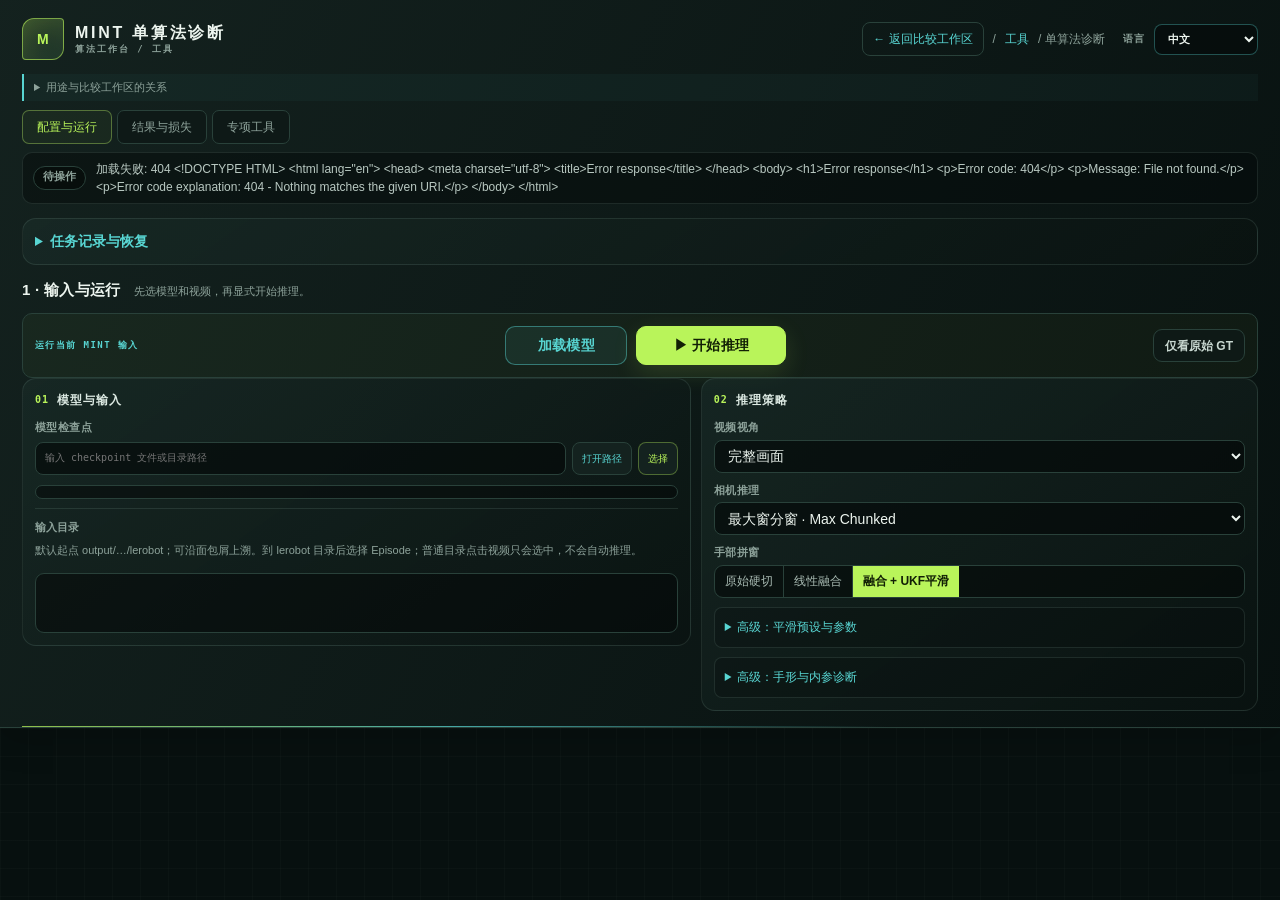
==== commit f21413af: "Fit comparison canvases and organize data and training task views" ====
--- a/eval/model_effect/visualization/viewer/web/index.html
+++ b/eval/model_effect/visualization/viewer/web/index.html
@@ -4,9 +4,9 @@
 <meta charset="utf-8">
 <meta name="viewport" content="width=device-width, initial-scale=1">
 <title>MINT 单算法诊断 · 算法工作台</title>
-<link rel="stylesheet" href="style.css?v=20261031-diagnostic-layout">
+<link rel="stylesheet" href="style.css?v=20261031-diagnostic-modes">
 </head>
-<body>
+<body data-diagnostic-view="config">
 <div id="app">
 <div id="content">
 <header class="control-deck">
@@ -25,14 +25,15 @@
     </label>
   </div>
 
-  <div class="diagnostic-context"><strong>只调试 MINT 的推理与显示细节</strong><p>常规推理和算法横向对照请使用比较工作区。这里用于分窗、平滑、手形、内参与逐帧 loss 诊断；已有预测可加入同输入比较，设置不会自动同步。</p></div>
-  <nav class="diagnostic-steps" aria-label="本页操作步骤"><a href="#diagnostic-input">1 · 输入与运行</a><a href="#diagnostic-results">2 · 结果查看</a><a href="#diagnostic-tools">3 · 专项工具</a></nav>
+  <details class="diagnostic-context"><summary>用途与比较工作区的关系</summary><p>常规推理和算法横向对照请使用比较工作区。这里用于分窗、平滑、手形、内参与逐帧 loss 诊断；已有预测可加入同输入比较，设置不会自动同步。</p></details>
+  <nav class="diagnostic-steps" role="tablist" aria-label="单算法诊断视图"><button id="diagnosticTab-config" type="button" role="tab" data-diagnostic-view="config" aria-selected="true" aria-controls="diagnosticConfiguration">配置与运行</button><button id="diagnosticTab-results" type="button" role="tab" data-diagnostic-view="results" aria-selected="false" aria-controls="diagnosticStage" tabindex="-1">结果与损失</button><button id="diagnosticTab-tools" type="button" role="tab" data-diagnostic-view="tools" aria-selected="false" aria-controls="diagnosticStage" tabindex="-1">专项工具</button></nav>
   <div class="status-rail">
     <span id="stepInfo" class="step" title="当前进行到哪一步">待操作</span>
     <span id="progWrap" class="progwrap" title="加载进度（推理为确定进度，其余为不确定动画）" style="display:none"><span id="progBar" class="progbar"></span></span>
     <span id="info">选择输入与参数后，点击“开始推理”运行模型。</span>
   </div>
 
+  <section id="diagnosticConfiguration" role="tabpanel" aria-labelledby="diagnosticTab-config">
   <details class="control-card" id="taskHistory" data-i18n-ignore>
     <summary>任务记录与恢复 <span id="cacheUsage"></span></summary>
     <button type="button" id="refreshTasks">刷新</button>
@@ -116,9 +117,10 @@
   </div>
 
 
+</section>
 </header>
-<main>
-  <div class="diagnostic-result-header" id="diagnostic-results"><div class="diagnostic-section-title"><h2>2 · 结果查看</h2><span>视频、三维与数值共用当前输入；结果可复用到比较工作区。</span></div><div class="diagnostic-result-actions">      <div class="field"><label>叠加模式</label><select id="mode">
+<main id="diagnosticStage" role="tabpanel" aria-labelledby="diagnosticTab-results">
+  <div class="diagnostic-result-header" id="diagnostic-results"><div class="diagnostic-section-title"><h2>结果与损失</h2><span>视频、三维与数值联动；当前结果可加入统一比较。</span></div><div class="diagnostic-result-actions">      <div class="field"><label>叠加模式</label><select id="mode">
         <option value="mesh">网格 Mesh</option>
         <option value="skeleton">骨架 Skeleton</option>
         <option value="mesh_skel">网格 + 骨架</option>
@@ -154,10 +156,11 @@
       </span>
 </div><details id="sidebar" class="diagnostic-layout"><summary>调整结果栏目与显示顺序</summary><p class="side-hint">拖动栏目调整顺序，点击眼睛切换显示。仿真、重定向和专项工具保持按需开启。</p><ul id="orderBar"></ul></details></div>
 
+  <div id="diagnosticResultEmpty" class="empty-state" hidden><div><b>尚未加载诊断结果</b><p>在配置中选择输入并显式运行，或读取原始 GT。切换视图不会启动推理。</p><button type="button" data-diagnostic-view="config">前往配置与运行</button></div></div>
   <div id="blocks"></div>
-  <div class="metrics" id="metricsWrap"><div class="cap">逐帧 loss（与训练同公式，随当前帧联动）。权重=组权重×项权重；值/加权/占比同口径（旋转项按弧度，值列括号补度数便于观看）；加权=权重×值；占比=加权值÷加权总 loss，看谁主导。</div>
+  <div class="metrics" id="metricsWrap"><details class="cap diagnostic-loss-guide"><summary>逐帧损失说明与计量口径</summary><p>逐帧 loss（与训练同公式，随当前帧联动）。权重=组权重×项权重；值/加权/占比同口径（旋转项按弧度，值列括号补度数便于观看）；加权=权重×值；占比=加权值÷加权总 loss，看谁主导。</p></details>
     <div id="metrics"></div></div>
-  <details class="diagnostic-tools" id="diagnostic-tools"><summary>3 · 专项工具（按需展开）</summary><p>在已有结果上检查仿真和重定向，或打开数据分析、MINT 专项评测及代码对比。批量多算法任务请到 <a href="/compare?hub=batch">批量比较</a>。</p><div class="utility-rail">
+  <details class="diagnostic-tools" id="diagnostic-tools"><summary>选择专项工具</summary><p>在已有结果上检查仿真和重定向，或打开数据分析、MINT 专项评测及代码对比。批量多算法任务请到 <a href="/compare?hub=batch">批量比较</a>。</p><div class="utility-rail">
     <button id="mujocoBtn" class="ghost" aria-pressed="false" title="默认关闭；点击后才按当前样本启动 MuJoCo 渲染">MuJoCo 仿真</button>
     <button id="retargetBtn" class="ghost" aria-pressed="false" title="默认关闭；点击后才将当前 21 点驱动 Wuji Hand 并启动渲染">Wuji Hand 运动学重定向</button>
     <span id="datasetAnalysisLauncher" class="analysis-launcher">
@@ -461,6 +464,6 @@
 <script src="i18n.js?v=20260816-3"></script>
 <script src="camera_baselines.js?v=20260814-1"></script>
 <script src="benchmark_suites.js?v=20260906-coverage"></script>
-<script src="app.js?v=20261031-workspace-ux"></script>
+<script src="app.js?v=20261031-diagnostic-modes"></script>
 </body>
 </html>
--- a/eval/model_effect/visualization/viewer/web/style.css
+++ b/eval/model_effect/visualization/viewer/web/style.css
@@ -1171,3 +1171,33 @@
 .diagnostic-tools > p a {color:var(--cyan);}
 .diagnostic-tools .utility-rail {border:0;background:none;padding:0;}
 @media(max-width:900px){.control-grid{grid-template-columns:1fr}.diagnostic-breadcrumb{margin-left:0}.masthead{flex-wrap:wrap}.diagnostic-advanced-fields{grid-template-columns:1fr}.diagnostic-run-actions .inference-actions-label{flex-basis:100%}.diagnostic-run-actions #loadRawBtn{margin-left:0}.diagnostic-result-actions{align-items:flex-start}.diagnostic-result-actions .field{flex-basis:100%;max-width:320px}}
+
+/* Config, existing results and specialist tools are separate presentation views. */
+.diagnostic-context{margin:0 0 9px;padding:5px 10px;border-left-width:2px}
+.diagnostic-context>summary{font-size:11px;color:var(--mut);cursor:pointer}
+.diagnostic-context[open]>summary{color:var(--cyan)}
+.diagnostic-context p{margin:7px 0;font-size:12px}
+.diagnostic-steps{margin:0 0 8px;gap:5px}
+.diagnostic-steps button{padding:7px 14px;border:1px solid var(--line);border-radius:7px;background:var(--surface);color:var(--mut);font-size:12px;cursor:pointer}
+.diagnostic-steps button[aria-selected=true]{color:var(--acid);border-color:#91bd5480;background:#b9f45a0b}
+#diagnosticConfiguration[hidden],#diagnosticStage[hidden],#diagnosticResultEmpty[hidden]{display:none!important}
+body[data-diagnostic-view=results] .control-deck,body[data-diagnostic-view=tools] .control-deck{padding-top:12px;padding-bottom:9px}
+body[data-diagnostic-view=results] .masthead,body[data-diagnostic-view=tools] .masthead{margin-bottom:9px}
+body[data-diagnostic-view=results] .status-rail,body[data-diagnostic-view=tools] .status-rail{margin:0;min-height:32px;padding:6px 10px}
+body[data-diagnostic-view=results] #diagnostic-tools{display:none}
+body[data-diagnostic-view=results] #blocks>section[data-pid=analysis],body[data-diagnostic-view=results] #blocks>section[data-pid=batch],body[data-diagnostic-view=results] #blocks>section[data-pid=bench],body[data-diagnostic-view=results] #blocks>section[data-pid=logdiff]{display:none}
+body[data-diagnostic-view=tools] #blocks>section:not([data-pid=analysis]):not([data-pid=batch]):not([data-pid=bench]):not([data-pid=logdiff]),body[data-diagnostic-view=tools] #blocks>.empty-state,body[data-diagnostic-view=tools] #metricsWrap{display:none}
+body[data-diagnostic-view=tools] #diagnosticStage{display:flex;flex-direction:column}
+body[data-diagnostic-view=tools] #diagnostic-tools{order:-1;padding:11px 14px;margin:0 0 14px}
+body[data-diagnostic-view=tools] #diagnostic-tools>summary{cursor:default;pointer-events:none;list-style:none;font-weight:650}
+body[data-diagnostic-view=tools] #diagnostic-tools>summary::-webkit-details-marker{display:none}
+body[data-diagnostic-view=tools] #diagnostic-tools>p{margin:8px 0}
+body[data-diagnostic-view=results] #diagnostic-results{margin:0 0 12px;padding:0 0 10px}
+body[data-diagnostic-view=results] .diagnostic-result-header>.diagnostic-section-title{margin:0 0 8px}
+body[data-diagnostic-view=results] .diagnostic-section-title>span{display:none}
+body[data-diagnostic-view=results] .diagnostic-result-actions{gap:7px}
+body[data-diagnostic-view=results] #metricsWrap>.cap{font-size:11px;line-height:1.6;max-width:100%}
+#diagnosticResultEmpty .empty-state p{margin:10px 0}
+#diagnosticResultEmpty button{padding:8px 14px;border:1px solid var(--line);border-radius:7px;color:var(--cyan);background:var(--surface-2);cursor:pointer}
+.diagnostic-loss-guide{position:static!important;padding:8px 10px;cursor:pointer;color:var(--mut);font-size:11px}
+.diagnostic-loss-guide p{margin:9px 0 0;line-height:1.7;max-width:1100px}
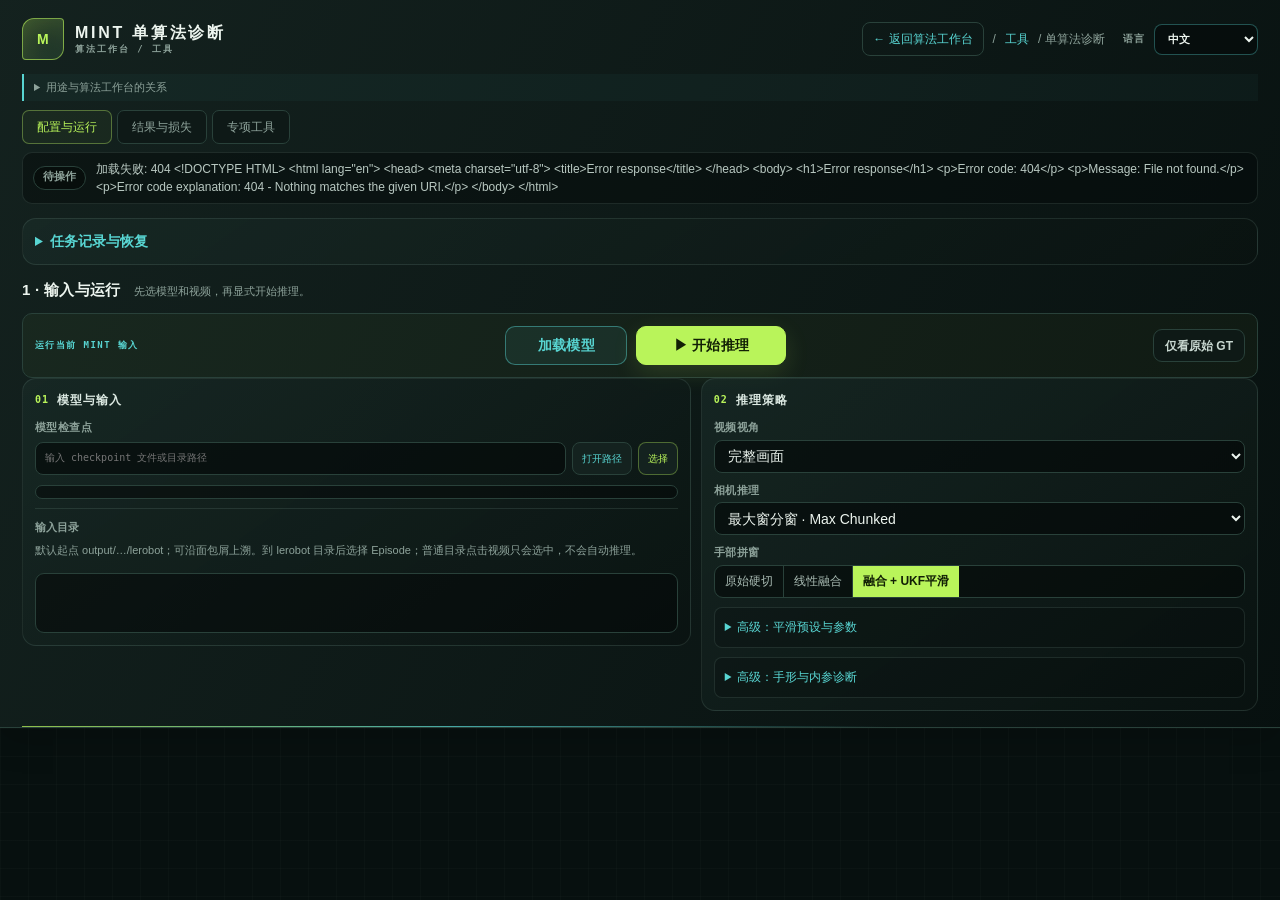
==== commit 0c196c94: "Unify workspace home and canonical single-algorithm diagnostics routes" ====
--- a/eval/model_effect/visualization/viewer/web/index.html
+++ b/eval/model_effect/visualization/viewer/web/index.html
@@ -4,7 +4,7 @@
 <meta charset="utf-8">
 <meta name="viewport" content="width=device-width, initial-scale=1">
 <title>MINT 单算法诊断 · 算法工作台</title>
-<link rel="stylesheet" href="style.css?v=20261031-diagnostic-modes">
+<link rel="stylesheet" href="style.css?v=20261031-canonical-navigation">
 </head>
 <body data-diagnostic-view="config">
 <div id="app">
@@ -15,7 +15,7 @@
       <span class="brand-mark">M</span>
       <span><b>MINT 单算法诊断</b><small>算法工作台 / 工具</small></span>
     </div>
-    <nav class="diagnostic-breadcrumb" aria-label="当前位置"><a href="/compare">← 返回比较工作区</a><span>/</span><a href="/compare?hub=tools">工具</a><span>/ 单算法诊断</span></nav>
+    <nav class="diagnostic-breadcrumb" aria-label="当前位置"><a href="/compare" data-workspace-link="compare">← 返回算法工作台</a><span>/</span><a href="/compare?hub=tools" data-workspace-link="compare?hub=tools">工具</a><span>/ 单算法诊断</span></nav>
     <label class="language-picker" data-i18n-ignore>
       <span id="languageLabel">语言</span>
       <select id="languageSelect" aria-labelledby="languageLabel">
@@ -25,7 +25,7 @@
     </label>
   </div>
 
-  <details class="diagnostic-context"><summary>用途与比较工作区的关系</summary><p>常规推理和算法横向对照请使用比较工作区。这里用于分窗、平滑、手形、内参与逐帧 loss 诊断；已有预测可加入同输入比较，设置不会自动同步。</p></details>
+  <details class="diagnostic-context"><summary>用途与算法工作台的关系</summary><p>常规推理和算法横向对照请使用算法工作台。这里用于分窗、平滑、手形、内参与逐帧 loss 诊断；已有预测可加入同输入比较，设置不会自动同步。</p></details>
   <nav class="diagnostic-steps" role="tablist" aria-label="单算法诊断视图"><button id="diagnosticTab-config" type="button" role="tab" data-diagnostic-view="config" aria-selected="true" aria-controls="diagnosticConfiguration">配置与运行</button><button id="diagnosticTab-results" type="button" role="tab" data-diagnostic-view="results" aria-selected="false" aria-controls="diagnosticStage" tabindex="-1">结果与损失</button><button id="diagnosticTab-tools" type="button" role="tab" data-diagnostic-view="tools" aria-selected="false" aria-controls="diagnosticStage" tabindex="-1">专项工具</button></nav>
   <div class="status-rail">
     <span id="stepInfo" class="step" title="当前进行到哪一步">待操作</span>
@@ -160,7 +160,7 @@
   <div id="blocks"></div>
   <div class="metrics" id="metricsWrap"><details class="cap diagnostic-loss-guide"><summary>逐帧损失说明与计量口径</summary><p>逐帧 loss（与训练同公式，随当前帧联动）。权重=组权重×项权重；值/加权/占比同口径（旋转项按弧度，值列括号补度数便于观看）；加权=权重×值；占比=加权值÷加权总 loss，看谁主导。</p></details>
     <div id="metrics"></div></div>
-  <details class="diagnostic-tools" id="diagnostic-tools"><summary>选择专项工具</summary><p>在已有结果上检查仿真和重定向，或打开数据分析、MINT 专项评测及代码对比。批量多算法任务请到 <a href="/compare?hub=batch">批量比较</a>。</p><div class="utility-rail">
+  <details class="diagnostic-tools" id="diagnostic-tools"><summary>选择专项工具</summary><p>在已有结果上检查仿真和重定向，或打开数据分析、MINT 专项评测及代码对比。批量多算法任务请到 <a href="/compare?hub=batch" data-workspace-link="compare?hub=batch">批量比较</a>。</p><div class="utility-rail">
     <button id="mujocoBtn" class="ghost" aria-pressed="false" title="默认关闭；点击后才按当前样本启动 MuJoCo 渲染">MuJoCo 仿真</button>
     <button id="retargetBtn" class="ghost" aria-pressed="false" title="默认关闭；点击后才将当前 21 点驱动 Wuji Hand 并启动渲染">Wuji Hand 运动学重定向</button>
     <span id="datasetAnalysisLauncher" class="analysis-launcher">
@@ -464,6 +464,6 @@
 <script src="i18n.js?v=20260816-3"></script>
 <script src="camera_baselines.js?v=20260814-1"></script>
 <script src="benchmark_suites.js?v=20260906-coverage"></script>
-<script src="app.js?v=20261031-diagnostic-modes"></script>
+<script src="app.js?v=20261031-canonical-navigation"></script>
 </body>
 </html>
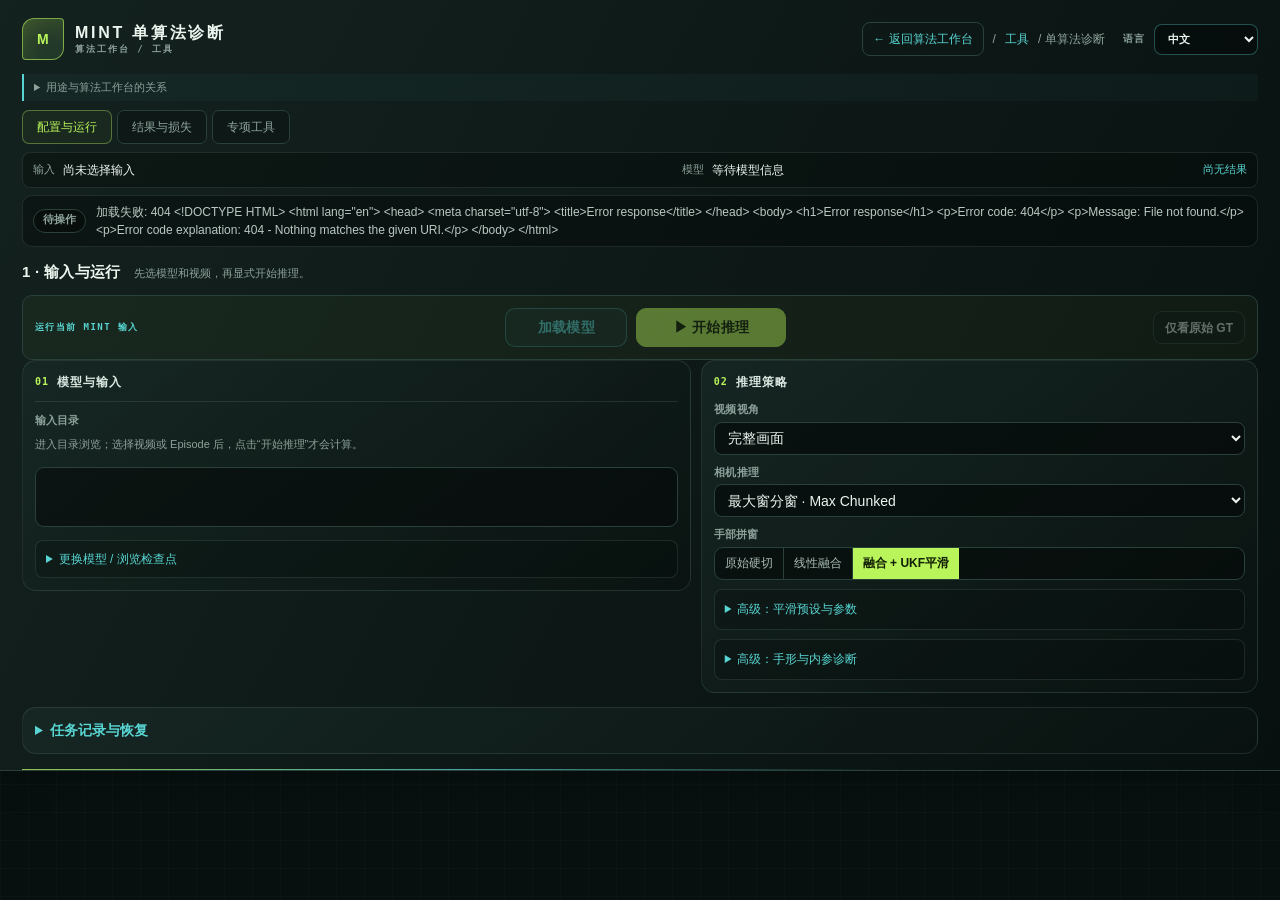
==== commit 83b86097: "Clarify diagnostic workflows and add persistent result playback controls" ====
--- a/eval/model_effect/visualization/viewer/web/index.html
+++ b/eval/model_effect/visualization/viewer/web/index.html
@@ -4,7 +4,7 @@
 <meta charset="utf-8">
 <meta name="viewport" content="width=device-width, initial-scale=1">
 <title>MINT 单算法诊断 · 算法工作台</title>
-<link rel="stylesheet" href="style.css?v=20261031-canonical-navigation">
+<link rel="stylesheet" href="style.css?v=20261101-diagnostic-workflow">
 </head>
 <body data-diagnostic-view="config">
 <div id="app">
@@ -27,6 +27,11 @@
 
   <details class="diagnostic-context"><summary>用途与算法工作台的关系</summary><p>常规推理和算法横向对照请使用算法工作台。这里用于分窗、平滑、手形、内参与逐帧 loss 诊断；已有预测可加入同输入比较，设置不会自动同步。</p></details>
   <nav class="diagnostic-steps" role="tablist" aria-label="单算法诊断视图"><button id="diagnosticTab-config" type="button" role="tab" data-diagnostic-view="config" aria-selected="true" aria-controls="diagnosticConfiguration">配置与运行</button><button id="diagnosticTab-results" type="button" role="tab" data-diagnostic-view="results" aria-selected="false" aria-controls="diagnosticStage" tabindex="-1">结果与损失</button><button id="diagnosticTab-tools" type="button" role="tab" data-diagnostic-view="tools" aria-selected="false" aria-controls="diagnosticStage" tabindex="-1">专项工具</button></nav>
+  <div id="diagnosticContextBar" class="diagnostic-context-bar" aria-label="当前诊断输入与模型">
+    <span class="diagnostic-context-item"><span>输入</span><strong id="diagnosticInputLabel">尚未选择输入</strong></span>
+    <span class="diagnostic-context-item"><span>模型</span><strong id="diagnosticModelLabel">等待模型信息</strong></span>
+    <span id="diagnosticResultState" class="diagnostic-result-state" role="status">尚无结果</span>
+  </div>
   <div class="status-rail">
     <span id="stepInfo" class="step" title="当前进行到哪一步">待操作</span>
     <span id="progWrap" class="progwrap" title="加载进度（推理为确定进度，其余为不确定动画）" style="display:none"><span id="progBar" class="progbar"></span></span>
@@ -34,22 +39,32 @@
   </div>
 
   <section id="diagnosticConfiguration" role="tabpanel" aria-labelledby="diagnosticTab-config">
-  <details class="control-card" id="taskHistory" data-i18n-ignore>
-    <summary>任务记录与恢复 <span id="cacheUsage"></span></summary>
-    <button type="button" id="refreshTasks">刷新</button>
-    <div id="taskList">加载中</div>
-  </details>
+
   <div class="diagnostic-section-title" id="diagnostic-input"><h2>1 · 输入与运行</h2><span>先选模型和视频，再显式开始推理。</span></div>
   <div class="diagnostic-run-actions">    <span id="inferenceActions" class="inference-actions">
       <span class="inference-actions-label">运行当前 MINT 输入</span>
-      <button id="loadModelBtn" class="primary secondary-action" title="在每张可见 GPU 上常驻一个当前 ckpt 模型副本；须加载完成后才能推理">加载模型</button>
-      <button id="loadBtn" class="primary infer-action" title="只有点击此按钮才会运行模型；选择输入和参数不会自动推理">▶ 开始推理</button>
-    <button id="loadRawBtn" class="ghost" aria-pressed="false" title="只看原始标注，不跑模型推理；再次点击返回已有 GT 对照">仅看原始 GT</button>
+      <button id="loadModelBtn" disabled class="primary secondary-action" title="加载当前检查点；推理时按调度策略分配 GPU，须模型就绪后开始">加载模型</button>
+      <button id="loadBtn" disabled class="primary infer-action" title="只有点击此按钮才会运行模型；选择输入和参数不会自动推理">▶ 开始推理</button>
+    <button id="loadRawBtn" disabled class="ghost" aria-pressed="false" title="只看原始标注，不跑模型推理；再次点击返回已有 GT 对照">仅看原始 GT</button>
     </span></div>
   <div class="control-grid">
     <section class="control-card source-card">
       <div class="control-title"><span>01</span> 模型与输入</div>
-      <div class="field wide-field checkpoint-field"><label>模型检查点</label>
+
+      <div class="diagnostic-input-browser">  <span class="diagnostic-field-label">输入目录</span>
+  <div class="side-hint">进入目录浏览；选择视频或 Episode 后，点击“开始推理”才会计算。</div>
+  <span class="brow" id="inBrow"><span id="inNav"><span id="inCrumb" class="crumb" title="已选路径,点某层可回退"></span><button id="inUp" title="返回上一级目录" hidden>⬆ 上一级</button></span>
+    <span id="inList" class="browlist" title="点目录进入 / 点视频文件选中输入（不会自动推理）"></span></span>
+</div>
+      <div id="epWrap" class="field episode-field" style="display:none"><label for="ep">Episode</label>
+        <span class="episode-stepper"><button id="epPrev" title="上一个">←</button>
+          <input id="ep" type="number" min="0" value="0" step="1">
+          <button id="epNext" title="下一个">→</button></span>
+        <span id="epTotal" class="k"></span>
+        <span id="epScan" class="step" style="display:none"></span>
+        <span id="epScanProg" class="progwrap" title="枚举 episode 进度" style="display:none"><span class="progbar"></span></span></div>
+      <details id="diagnosticModelBrowser" class="diagnostic-model-browser"><summary>更换模型 / 浏览检查点</summary>
+      <div class="field wide-field checkpoint-field"><label for="ckptPath">模型检查点路径</label>
         <span class="brow">
           <span class="checkpoint-path-row"><input id="ckptPath" type="text" spellcheck="false"
               placeholder="输入 checkpoint 文件或目录路径">
@@ -58,33 +73,22 @@
           <span id="ckptCrumb" class="crumb" title="当前浏览目录，点某层可回退"></span>
           <span id="ckptList" class="browlist" title="可浏览任意服务器目录；点权重文件直接选择，或进入含权重的目录后选择当前目录"></span>
         </span></div>
-      <div class="diagnostic-input-browser">  <label>输入目录</label>
-  <div class="side-hint">默认起点 output/…/lerobot；可沿面包屑上溯。到 lerobot 目录后选择 Episode；普通目录点击视频只会选中，不会自动推理。</div>
-  <span class="brow" id="inBrow"><span id="inNav"><span id="inCrumb" class="crumb" title="已选路径,点某层可回退"></span><button id="inUp" title="返回上一级目录" hidden>⬆ 上一级</button></span>
-    <span id="inList" class="browlist" title="点目录进入 / 点视频文件选中输入（不会自动推理）"></span></span>
-</div>
-      <div id="epWrap" class="field episode-field" style="display:none"><label>Episode</label>
-        <span class="episode-stepper"><button id="epPrev" title="上一个">←</button>
-          <input id="ep" type="number" min="0" value="0" step="1">
-          <button id="epNext" title="下一个">→</button></span>
-        <span id="epTotal" class="k"></span>
-        <span id="epScan" class="step" style="display:none"></span>
-        <span id="epScanProg" class="progwrap" title="枚举 episode 进度" style="display:none"><span class="progbar"></span></span></div>
+      </details>
     </section>
 
     <section class="control-card inference-card">
       <div class="control-title"><span>02</span> 推理策略</div>
       <div id="gpuSchedulerStatus" class="batch-devices" style="display:none" aria-live="polite" data-i18n-ignore></div>
-      <div class="field" data-i18n-ignore><label>视频视角</label><select id="videoView" title="Full keeps the image; left/right select one eye of a side-by-side stereo video. 视频不截断时间。"><option value="full">完整画面</option><option value="left">双目左眼</option><option value="right">双目右眼</option></select></div>
-
-      <div class="field"><label>相机推理</label><select id="camMode"
+      <div class="field" data-i18n-ignore><label for="videoView">视频视角</label><select id="videoView" title="Full keeps the image; left/right select one eye of a side-by-side stereo video. 视频不截断时间。"><option value="full">完整画面</option><option value="left">双目左眼</option><option value="right">双目右眼</option></select></div>
+
+      <div class="field"><label for="camMode">相机推理</label><select id="camMode"
         title="分窗=训练窗长；最大窗分窗=当前显卡 exact full 安全上限；流式=相机整段因果+KV cache；整段=上限内一次普通前向，超限时会先询问是否改用最大窗分窗">
         <option value="chunked">分窗 · Chunked</option>
         <option value="max_chunked" selected>最大窗分窗 · Max Chunked</option>
         <option value="streaming">流式 · Streaming</option>
         <option value="full">整段 · Full</option>
       </select></div>
-      <div class="field stacked"><label>手部拼窗</label><span class="seg" id="handModeSeg"
+      <div class="field stacked"><span class="diagnostic-field-label">手部拼窗</span><span class="seg" id="handModeSeg"
         title="切换只更新设置，不会自动推理；点击开始推理后生效">
         <button data-hand-mode="hard">原始硬切</button><button data-hand-mode="blend">线性融合</button><button data-hand-mode="smooth" class="on" title="线性融合后，使用 ego_pipeline 数据清理链的相机系 UKF+RTS 双向平滑">融合 + UKF平滑</button>
       </span></div>
@@ -96,19 +100,19 @@
           <option value="custom">Custom · 自定义</option>
         </select></div>
         <div class="ukf-inputs">
-          <label title="过程噪声；越大越允许快速运动，平滑越弱"><span>q</span><input id="ukfQ" type="number" min="0.1" max="2" step="0.05" value="0.6"></label>
-          <label title="观测噪声；越大越不跟随逐帧预测，平滑越强"><span>r</span><input id="ukfR" type="number" min="0.1" max="2" step="0.05" value="0.6"></label>
-          <label title="快速运动的自适应平滑；越大越抑制快速运动抖动"><span>beta</span><input id="ukfBeta" type="number" min="0" max="5" step="0.1" value="2"></label>
+          <label for="ukfQ" title="过程噪声；越大越允许快速运动，平滑越弱"><span>q</span><input id="ukfQ" type="number" min="0.1" max="2" step="0.05" value="0.6"></label>
+          <label for="ukfR" title="观测噪声；越大越不跟随逐帧预测，平滑越强"><span>r</span><input id="ukfR" type="number" min="0.1" max="2" step="0.05" value="0.6"></label>
+          <label for="ukfBeta" title="快速运动的自适应平滑；越大越抑制快速运动抖动"><span>beta</span><input id="ukfBeta" type="number" min="0" max="5" step="0.1" value="2"></label>
         </div>
         <small><b>默认：Production，与多算法比较一致</b> · 建议 q 0.4–1.0、r 0.3–1.0、beta 0.2–3.0；q ↑ 更跟手，r/beta ↑ 更平滑。安全范围 q/r 0.1–2.0、beta 0–5。</small>
       </div>
       </details>
     <details class="diagnostic-advanced geometry-card"><summary>高级：手形与内参诊断</summary><div class="diagnostic-advanced-fields">
-      <div class="field"><label>GT 手形</label><select id="gtBetas" title="只更新设置，点击开始推理后生效">
+      <div class="field"><label for="gtBetas">GT 手形</label><select id="gtBetas" title="只更新设置，点击开始推理后生效">
         <option value="per_frame">每帧</option><option value="mean">整段平均</option></select></div>
-      <div class="field"><label>预测手形</label><select id="predBetas" title="只更新设置，点击开始推理后生效">
+      <div class="field"><label for="predBetas">预测手形</label><select id="predBetas" title="只更新设置，点击开始推理后生效">
         <option value="per_frame">每帧</option><option value="mean">整段平均</option></select></div>
-      <div class="field"><label>预测内参</label><select id="predFov" title="只更新设置，点击开始推理后生效；2D、MuJoCo 与 Retargeting 共用">
+      <div class="field"><label for="predFov">预测内参</label><select id="predFov" title="只更新设置，点击开始推理后生效；2D、MuJoCo 与 Retargeting 共用">
         <option value="per_frame">每帧</option><option value="mean">整段平均</option></select></div>
 </div></details>
     </section>
@@ -117,10 +121,24 @@
   </div>
 
 
+  <details class="control-card" id="taskHistory" data-i18n-ignore>
+    <summary>任务记录与恢复 <span id="cacheUsage"></span></summary>
+    <button type="button" id="refreshTasks">刷新</button>
+    <div id="taskList">加载中</div>
+  </details>
 </section>
 </header>
 <main id="diagnosticStage" role="tabpanel" aria-labelledby="diagnosticTab-results">
-  <div class="diagnostic-result-header" id="diagnostic-results"><div class="diagnostic-section-title"><h2>结果与损失</h2><span>视频、三维与数值联动；当前结果可加入统一比较。</span></div><div class="diagnostic-result-actions">      <div class="field"><label>叠加模式</label><select id="mode">
+  <aside id="sidebar" class="diagnostic-section-sidebar" aria-labelledby="diagnosticSectionsHeading">
+    <div class="diagnostic-sidebar-heading"><h2 id="diagnosticSectionsHeading">栏目导航</h2><button id="toggleDiagnosticSections" type="button" aria-controls="diagnosticSectionMenu" aria-expanded="false"><span id="diagnosticCurrentSection">选择栏目</span><span aria-hidden="true">⌄</span></button></div>
+    <div id="diagnosticSectionMenu" class="diagnostic-section-menu">
+      <p id="diagnosticSectionsHelp" class="side-hint">点击栏目名称定位；需要调整显示或顺序时，使用“管理栏目”。</p>
+      <nav aria-label="诊断结果与专项工具栏目"><ul id="orderBar"></ul></nav>
+      <p class="diagnostic-section-note">仿真和重定向需手动开启，点击栏目不会自动生成。</p>
+    </div>
+  </aside>
+  <div id="diagnosticStageContent" class="diagnostic-stage-content">
+  <div class="diagnostic-result-header" id="diagnostic-results"><div class="diagnostic-section-title"><h2>结果与损失</h2><span>视频、三维与数值联动；当前结果可加入统一比较。</span></div><div class="diagnostic-result-actions">      <div class="field"><label for="mode">叠加模式</label><select id="mode">
         <option value="mesh">网格 Mesh</option>
         <option value="skeleton">骨架 Skeleton</option>
         <option value="mesh_skel">网格 + 骨架</option>
@@ -154,7 +172,7 @@
         <span class="export-progress-track"><span id="exportProgressBar"></span></span>
         <span id="exportProgressText">0% · 等待导出</span>
       </span>
-</div><details id="sidebar" class="diagnostic-layout"><summary>调整结果栏目与显示顺序</summary><p class="side-hint">拖动栏目调整顺序，点击眼睛切换显示。仿真、重定向和专项工具保持按需开启。</p><ul id="orderBar"></ul></details></div>
+</div></div>
 
   <div id="diagnosticResultEmpty" class="empty-state" hidden><div><b>尚未加载诊断结果</b><p>在配置中选择输入并显式运行，或读取原始 GT。切换视图不会启动推理。</p><button type="button" data-diagnostic-view="config">前往配置与运行</button></div></div>
   <div id="blocks"></div>
@@ -457,13 +475,29 @@
     </div>
     <div class="benchtable" id="ldTable"></div>
   </div>
+  </div>
 </main>
 </div>
 
 </div>
+<footer id="diagnosticPlayback" class="diagnostic-playback" aria-label="诊断结果联动播放" hidden>
+  <div class="diagnostic-playback-buttons">
+    <button id="diagnosticPrevFrame" type="button" aria-label="前一帧" title="前一帧" disabled>‹</button>
+    <button id="diagnosticPlay" type="button" aria-label="播放" title="播放 / 暂停" disabled>播放</button>
+    <button id="diagnosticNextFrame" type="button" aria-label="后一帧" title="后一帧" disabled>›</button>
+  </div>
+  <div class="diagnostic-timeline-group">
+    <label for="diagnosticTimeline" class="diagnostic-visually-hidden">视频时间轴</label>
+    <input id="diagnosticTimeline" type="range" min="0" max="0" value="0" step="1" disabled>
+    <div class="diagnostic-playback-meta"><output id="diagnosticFrameLabel" for="diagnosticTimeline">第 0 / 0 帧</output><span id="diagnosticPlaybackStatus" role="status">等待结果媒体</span></div>
+  </div>
+  <label class="diagnostic-frame-jump" for="diagnosticFrameJump">跳至<input id="diagnosticFrameJump" type="number" min="1" max="1" value="1" step="1" disabled><span>帧</span></label>
+  <label for="diagnosticSpeed" class="diagnostic-visually-hidden">播放速度</label><select id="diagnosticSpeed" aria-label="播放速度" disabled><option value="0.25">0.25×</option><option value="0.5">0.5×</option><option value="1" selected>1×</option><option value="2">2×</option></select>
+</footer>
 <script src="i18n.js?v=20260816-3"></script>
 <script src="camera_baselines.js?v=20260814-1"></script>
 <script src="benchmark_suites.js?v=20260906-coverage"></script>
-<script src="app.js?v=20261031-canonical-navigation"></script>
+<script src="app.js?v=20261101-diagnostic-workflow"></script>
+<script src="comparison-assets/diagnostic-ux.js?v=20261101-diagnostic-workflow"></script>
 </body>
 </html>
--- a/eval/model_effect/visualization/viewer/web/style.css
+++ b/eval/model_effect/visualization/viewer/web/style.css
@@ -1161,10 +1161,6 @@
 .diagnostic-result-actions {display:flex;align-items:center;gap:9px;flex-wrap:wrap;}
 .diagnostic-result-actions > .field {gap:9px;}
 .diagnostic-result-actions > button {min-height:33px;padding:5px 10px;border:1px solid var(--line);border-radius:8px;background:var(--surface-2);color:var(--cyan);font-size:12px;cursor:pointer;}
-#sidebar.diagnostic-layout {position:static;display:block;width:auto;height:auto;min-height:0;padding:0;margin:12px 0 0;border:0;background:none;box-shadow:none;}
-#sidebar.diagnostic-layout > summary {color:var(--mut);font-size:12px;cursor:pointer;}
-#sidebar.diagnostic-layout > .side-hint {margin:10px 0;}
-#sidebar.diagnostic-layout #orderBar {display:grid;grid-template-columns:repeat(auto-fit,minmax(180px,1fr));max-height:220px;margin:0;}
 .diagnostic-tools {display:block;margin:0 0 18px;padding:11px 13px;border:1px solid var(--line);border-radius:10px;background:rgba(9,19,16,.65);scroll-margin-top:14px;}
 .diagnostic-tools > summary {font-size:13px;color:var(--cyan);cursor:pointer;}
 .diagnostic-tools > p {font-size:11px;color:var(--mut);line-height:1.6;margin:10px 0;}
@@ -1201,3 +1197,120 @@
 #diagnosticResultEmpty button{padding:8px 14px;border:1px solid var(--line);border-radius:7px;color:var(--cyan);background:var(--surface-2);cursor:pointer}
 .diagnostic-loss-guide{position:static!important;padding:8px 10px;cursor:pointer;color:var(--mut);font-size:11px}
 .diagnostic-loss-guide p{margin:9px 0 0;line-height:1.7;max-width:1100px}
+
+/* The diagnostic sections stay in view while the result canvas scrolls. */
+body[data-diagnostic-view=results] #diagnosticStage,body[data-diagnostic-view=tools] #diagnosticStage{display:grid;grid-template-columns:220px minmax(0,1fr);align-items:start;gap:18px;max-width:1800px}
+#diagnosticStageContent{min-width:0;width:100%}
+body[data-diagnostic-view=tools] #diagnosticStageContent{display:flex;flex-direction:column;gap:14px}
+#sidebar.diagnostic-section-sidebar{position:sticky;top:12px;display:block;align-self:start;flex:none;width:auto;height:auto;max-height:calc(100dvh - 24px);margin:0;padding:14px 12px;border:1px solid var(--line);border-radius:10px;background:var(--surface);box-shadow:none;overflow:visible}
+body[data-diagnostic-view=config] #sidebar{display:none}
+.diagnostic-sidebar-heading{display:flex;align-items:center;justify-content:space-between;gap:10px;margin-bottom:10px}
+.diagnostic-sidebar-heading h2{margin:0;font-size:14px;letter-spacing:.04em;color:var(--fg)}
+#toggleDiagnosticSections{display:none;align-items:center;gap:8px;min-height:32px;max-width:75%;padding:5px 9px;border:1px solid var(--line);border-radius:7px;background:var(--surface-2);color:var(--cyan);cursor:pointer;font-size:12px}
+#diagnosticCurrentSection{min-width:0;overflow:hidden;white-space:nowrap;text-overflow:ellipsis}
+.diagnostic-section-menu{max-height:calc(100dvh - 90px);overflow:auto;overscroll-behavior:contain;scrollbar-gutter:stable}
+#diagnosticSectionsHelp{margin:0 0 10px;font-size:11px;line-height:1.65}
+#sidebar.diagnostic-section-sidebar #orderBar{display:flex;flex-direction:column;gap:6px;max-height:none;overflow:visible;margin:0;padding:0;list-style:none}
+#sidebar.diagnostic-section-sidebar #orderBar li.oitem{position:relative;display:grid;grid-template-columns:14px minmax(0,1fr) 38px;align-items:start;gap:6px;min-height:62px;padding:7px 5px 7px 7px;cursor:default;opacity:1;border:1px solid var(--line-soft);background:var(--surface-2)}
+#sidebar.diagnostic-section-sidebar #orderBar li.oitem.active,#sidebar.diagnostic-section-sidebar #orderBar li.oitem:has(.onm[aria-current=location]){border-color:#8bb750;background:#b9f45a0d;box-shadow:inset 2px 0 var(--acid)}
+#sidebar.diagnostic-section-sidebar #orderBar li.oitem.off .onm{color:var(--mut)}
+#sidebar.diagnostic-section-sidebar #orderBar li.oitem.over{border-color:var(--acid);background:#b9f45a14}
+#sidebar.diagnostic-section-sidebar #orderBar li.oitem.drag{opacity:.5}
+#sidebar.diagnostic-section-sidebar #orderBar .oh{grid-column:1;align-self:start;padding-top:5px;color:var(--mut);cursor:grab;user-select:none}
+#sidebar.diagnostic-section-sidebar #orderBar .onm{display:flex;min-width:0;flex-direction:column;align-items:flex-start;justify-content:flex-start;gap:5px;min-height:44px;padding:3px 0;border:0;background:none;color:var(--fg);text-align:left;line-height:1.45;font-size:12px;cursor:pointer;overflow-wrap:anywhere}
+#sidebar.diagnostic-section-sidebar #orderBar .onm:hover{color:var(--cyan)}
+#sidebar.diagnostic-section-sidebar #orderBar .section-state{display:block;padding-right:2px;color:var(--mut);font-size:10px;line-height:1.4}
+#sidebar.diagnostic-section-sidebar #orderBar .oeye{min-height:26px;width:38px;padding:2px 3px;border:1px solid var(--line-soft);border-radius:5px;line-height:1.25;font-size:11px;white-space:nowrap;background:var(--surface)}
+#sidebar.diagnostic-section-sidebar #orderBar .oeye:disabled{opacity:.45;cursor:default}
+#sidebar.diagnostic-section-sidebar #orderBar .omove-up,#sidebar.diagnostic-section-sidebar #orderBar .omove-down{position:absolute;bottom:4px;min-height:20px;width:18px;padding:0;border:0;border-radius:4px;background:transparent;color:var(--mut);cursor:pointer;font-size:12px}
+#sidebar.diagnostic-section-sidebar #orderBar .omove-up{right:25px}#sidebar.diagnostic-section-sidebar #orderBar .omove-down{right:5px}
+#sidebar.diagnostic-section-sidebar #orderBar .omove-up:hover,#sidebar.diagnostic-section-sidebar #orderBar .omove-down:hover{color:var(--cyan);background:var(--surface)}
+#sidebar.diagnostic-section-sidebar #orderBar button:focus-visible{outline:2px solid var(--cyan);outline-offset:2px}
+.diagnostic-section-note{margin:11px 0 0;font-size:10px;line-height:1.7;color:var(--mut)}
+#blocks>section[data-pid]{scroll-margin-top:14px}
+.diagnostic-section-notice{margin:0 0 14px;padding:17px 18px;border:1px dashed var(--line);border-radius:10px;background:var(--surface)}
+.diagnostic-section-notice h3{margin:0 0 7px;font-size:14px}.diagnostic-section-notice p{margin:0 0 10px;color:var(--mut);font-size:12px;line-height:1.7}
+.diagnostic-section-notice button{padding:7px 12px;border:1px solid var(--line);border-radius:7px;color:var(--cyan);background:var(--surface-2);cursor:pointer}
+@media(max-width:900px){
+ body[data-diagnostic-view=results] #diagnosticStage,body[data-diagnostic-view=tools] #diagnosticStage{grid-template-columns:minmax(0,1fr);gap:12px}
+ #sidebar.diagnostic-section-sidebar{position:sticky;top:0;z-index:15;max-height:none;padding:8px 10px;border-radius:8px}
+ .diagnostic-sidebar-heading{margin:0;min-height:32px}.diagnostic-sidebar-heading h2{font-size:12px}
+ #toggleDiagnosticSections{display:inline-flex;justify-content:space-between}
+ #sidebar.diagnostic-section-sidebar .diagnostic-section-menu{display:none;position:absolute;left:0;right:0;top:calc(100% + 5px);max-height:min(62dvh,540px);padding:12px;border:1px solid var(--line);border-radius:9px;background:var(--surface);box-shadow:0 12px 32px #0008;z-index:20}
+ body.diagnostic-sections-open #sidebar.diagnostic-section-sidebar .diagnostic-section-menu{display:block}
+ #blocks>section[data-pid]{scroll-margin-top:62px}
+}
+
+/* The default diagnostic surface favors reading; editing layout is explicit. */
+.diagnostic-context-bar{display:grid;grid-template-columns:minmax(0,1fr) minmax(0,.8fr) auto;align-items:center;gap:12px;padding:8px 10px;margin:0 0 7px;border:1px solid var(--line-soft);border-radius:8px;background:rgba(4,9,8,.36)}
+.diagnostic-context-item{display:flex;align-items:center;gap:8px;min-width:0;font-size:11px}
+.diagnostic-context-item>span{flex:none;color:var(--mut)}
+.diagnostic-context-item strong{min-width:0;overflow:hidden;white-space:nowrap;text-overflow:ellipsis;font-size:12px;font-weight:500;color:var(--fg)}
+.diagnostic-result-state{font-size:11px;line-height:1.5;color:var(--cyan);white-space:nowrap}
+.diagnostic-result-state[data-state=pending]{color:var(--orange)}
+.diagnostic-result-header{position:relative;z-index:5}
+#blocks>section[data-pid=nums],#blocks>section[data-pid=nums_cam],#blocks>section[data-pid=loss]{overflow-x:auto}
+.diagnostic-field-label{color:var(--mut);font-size:11px;font-weight:650}
+.diagnostic-model-browser{grid-column:1/-1;min-width:0;margin-top:4px;padding:9px 10px;border:1px solid var(--line-soft);border-radius:8px;background:rgba(4,9,8,.22)}
+.diagnostic-model-browser>summary{cursor:pointer;color:var(--cyan);font-size:12px}
+.diagnostic-model-browser[open]>summary{margin-bottom:10px}
+.diagnostic-model-browser .checkpoint-field{display:flex;align-items:stretch;flex-direction:column;gap:7px}
+.diagnostic-model-browser .checkpoint-path-row{display:flex;gap:6px;min-width:0}
+.diagnostic-model-browser .checkpoint-path-row input{flex:1;min-width:0}
+#taskHistory{margin:14px 0 0}
+.diagnostic-nav-controls{display:flex;flex-direction:column;gap:7px;margin:0 0 9px}
+.diagnostic-section-tabs{display:grid;grid-template-columns:1fr 1fr;gap:5px}
+.diagnostic-section-tab{padding:6px 8px;min-height:30px;border:1px solid var(--line);border-radius:6px;background:var(--surface-2);color:var(--mut);font-size:11px;cursor:pointer}
+.diagnostic-section-tab[aria-selected=true]{border-color:#91bd5480;color:var(--acid);background:#b9f45a0b}
+#manageDiagnosticSections{align-self:flex-start;padding:4px 6px;min-height:25px;border:0;border-radius:5px;background:none;color:var(--mut);font-size:11px;cursor:pointer}
+#manageDiagnosticSections[aria-pressed=true]{color:var(--cyan);background:rgba(88,213,210,.07)}
+#sidebar.diagnostic-section-sidebar #orderBar li[hidden],#sidebar.diagnostic-section-sidebar #orderBar .section-manage-control[hidden]{display:none!important}
+#sidebar.diagnostic-section-sidebar #orderBar:not([data-managing=true]) li.oitem{grid-template-columns:minmax(0,1fr);gap:0;min-height:44px;padding:6px 8px}
+#sidebar.diagnostic-section-sidebar #orderBar:not([data-managing=true]) .onm{flex-direction:row;align-items:center;justify-content:space-between;gap:7px;min-height:30px;padding:0;font-size:12px}
+#sidebar.diagnostic-section-sidebar #orderBar:not([data-managing=true]) .section-state{flex:none;max-width:58px;padding:0;text-align:right;font-size:10px;line-height:1.4}
+#sidebar.diagnostic-section-sidebar #orderBar[data-managing=true] .section-state{max-width:110px}
+
+/* A single playback bar follows the active diagnostic media, never a new inference. */
+.diagnostic-visually-hidden{position:absolute!important;width:1px;height:1px;padding:0;margin:-1px;border:0;overflow:hidden;clip-path:inset(50%);white-space:nowrap}
+#diagnosticPlayback[hidden]{display:none!important}
+.diagnostic-playback{position:fixed;left:max(258px,calc((100vw - 1800px)/2 + 258px));right:max(20px,calc((100vw - 1800px)/2 + 20px));bottom:12px;z-index:40;display:grid;grid-template-columns:auto minmax(0,1fr) auto auto;align-items:center;gap:12px;min-height:66px;padding:9px 12px;border:1px solid var(--line);border-radius:10px;background:rgba(14,25,23,.97);box-shadow:0 8px 30px #0008}
+.diagnostic-playback-buttons{display:flex;align-items:center;gap:5px}
+.diagnostic-playback button{display:inline-flex;align-items:center;justify-content:center;min-height:34px;min-width:32px;padding:5px 8px;border:1px solid var(--line);border-radius:7px;background:var(--surface-2);color:var(--fg);cursor:pointer;font-size:12px}
+.diagnostic-playback #diagnosticPlay{min-width:52px;background:var(--acid);border-color:var(--acid);color:var(--acid-ink);font-weight:650}
+.diagnostic-playback button:disabled,.diagnostic-playback select:disabled,.diagnostic-playback input:disabled{opacity:.4;cursor:default}
+.diagnostic-timeline-group{min-width:0}
+#diagnosticTimeline{display:block;width:100%;min-height:22px;height:22px;margin:0;padding:0;border:0;border-radius:0;background:none;accent-color:var(--acid);cursor:pointer}
+.diagnostic-playback-meta{display:flex;justify-content:space-between;align-items:center;gap:12px;min-height:18px;color:var(--mut);font-size:10px;line-height:1.5}
+#diagnosticFrameLabel{flex:none;font-variant-numeric:tabular-nums;color:var(--fg)}
+#diagnosticPlaybackStatus{min-width:0;overflow:hidden;white-space:nowrap;text-overflow:ellipsis;text-align:right}
+.diagnostic-frame-jump{display:flex;align-items:center;gap:5px;white-space:nowrap;font-size:11px;color:var(--mut)}
+#diagnosticFrameJump{width:56px;min-height:32px;padding:4px 5px;text-align:center;font-size:12px}
+#diagnosticSpeed{width:65px;min-height:32px;padding:4px 5px;font-size:12px}
+body:has(#diagnosticPlayback:not([hidden])){--diagnostic-playback-clearance:88px}
+body:has(#diagnosticPlayback:not([hidden])) #diagnosticStage{padding-bottom:calc(var(--diagnostic-playback-clearance) + 20px)}
+body:has(#diagnosticPlayback:not([hidden])) #sidebar.diagnostic-section-sidebar{max-height:calc(100dvh - var(--diagnostic-playback-clearance) - 24px)}
+body:has(#diagnosticPlayback:not([hidden])) .diagnostic-section-menu{max-height:calc(100dvh - var(--diagnostic-playback-clearance) - 90px)}
+@media(max-width:900px){
+ .diagnostic-playback{left:13px;right:13px;bottom:9px;gap:8px;padding:8px 10px}
+ body:has(#diagnosticPlayback:not([hidden])) #sidebar.diagnostic-section-sidebar .diagnostic-section-menu{max-height:min(54dvh,calc(100dvh - var(--diagnostic-playback-clearance) - 100px))}
+}
+@media(max-width:620px){
+ .diagnostic-context-bar{grid-template-columns:minmax(0,1fr);gap:5px;padding:7px 9px}
+ .diagnostic-result-state{white-space:normal}
+ .diagnostic-playback{grid-template-columns:auto minmax(0,1fr) auto;gap:6px 9px}
+ .diagnostic-playback-buttons{grid-column:1;grid-row:1;gap:4px}
+ .diagnostic-timeline-group{grid-column:1/-1;grid-row:2}
+ .diagnostic-frame-jump{grid-column:2;grid-row:1;justify-content:flex-end}
+ #diagnosticSpeed{grid-column:3;grid-row:1}
+ body:has(#diagnosticPlayback:not([hidden])){--diagnostic-playback-clearance:112px}
+ #diagnosticPlaybackStatus{max-width:55%}
+}
+@media(max-width:380px){
+ .diagnostic-playback{padding:7px 8px;column-gap:6px}
+ .diagnostic-playback-buttons{gap:3px}
+ .diagnostic-playback button{min-width:26px;padding:5px;font-size:11px}
+ .diagnostic-playback #diagnosticPlay{min-width:40px}
+ #diagnosticFrameJump{width:44px}
+ #diagnosticSpeed{width:52px}
+ .diagnostic-frame-jump{gap:3px;font-size:10px}
+}
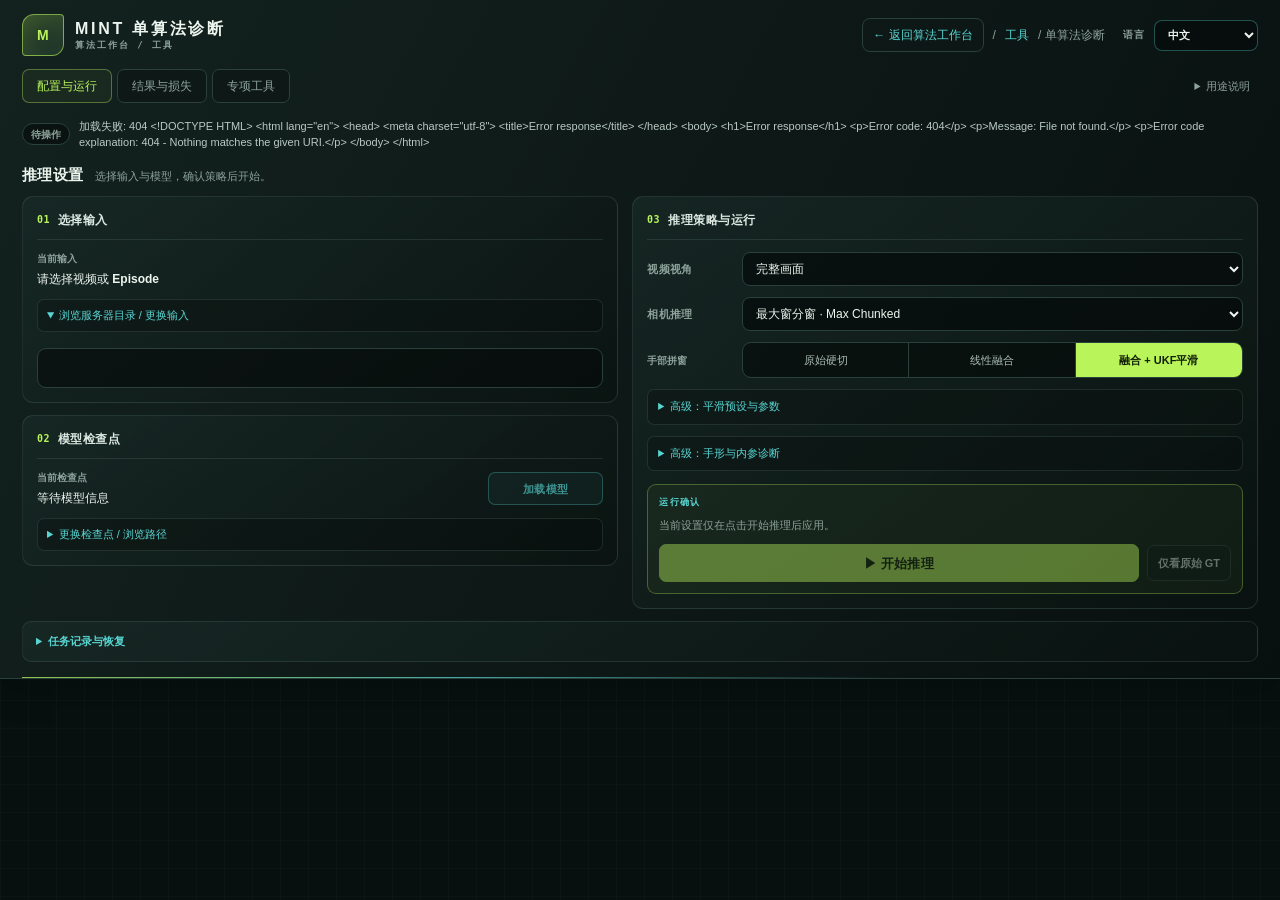
==== commit 3732c9a7: "Organize diagnostic inference setup into input, model and run sections" ====
--- a/eval/model_effect/visualization/viewer/web/index.html
+++ b/eval/model_effect/visualization/viewer/web/index.html
@@ -4,7 +4,7 @@
 <meta charset="utf-8">
 <meta name="viewport" content="width=device-width, initial-scale=1">
 <title>MINT 单算法诊断 · 算法工作台</title>
-<link rel="stylesheet" href="style.css?v=20261101-diagnostic-workflow">
+<link rel="stylesheet" href="style.css?v=20261101-diagnostic-config">
 </head>
 <body data-diagnostic-view="config">
 <div id="app">
@@ -25,8 +25,7 @@
     </label>
   </div>
 
-  <details class="diagnostic-context"><summary>用途与算法工作台的关系</summary><p>常规推理和算法横向对照请使用算法工作台。这里用于分窗、平滑、手形、内参与逐帧 loss 诊断；已有预测可加入同输入比较，设置不会自动同步。</p></details>
-  <nav class="diagnostic-steps" role="tablist" aria-label="单算法诊断视图"><button id="diagnosticTab-config" type="button" role="tab" data-diagnostic-view="config" aria-selected="true" aria-controls="diagnosticConfiguration">配置与运行</button><button id="diagnosticTab-results" type="button" role="tab" data-diagnostic-view="results" aria-selected="false" aria-controls="diagnosticStage" tabindex="-1">结果与损失</button><button id="diagnosticTab-tools" type="button" role="tab" data-diagnostic-view="tools" aria-selected="false" aria-controls="diagnosticStage" tabindex="-1">专项工具</button></nav>
+  <div class="diagnostic-view-navigation"><nav class="diagnostic-steps" role="tablist" aria-label="单算法诊断视图"><button id="diagnosticTab-config" type="button" role="tab" data-diagnostic-view="config" aria-selected="true" aria-controls="diagnosticConfiguration">配置与运行</button><button id="diagnosticTab-results" type="button" role="tab" data-diagnostic-view="results" aria-selected="false" aria-controls="diagnosticStage" tabindex="-1">结果与损失</button><button id="diagnosticTab-tools" type="button" role="tab" data-diagnostic-view="tools" aria-selected="false" aria-controls="diagnosticStage" tabindex="-1">专项工具</button></nav><details class="diagnostic-context"><summary>用途说明</summary><p>常规推理和算法横向对照请使用算法工作台。这里用于分窗、平滑、手形、内参与逐帧 loss 诊断；已有预测可加入同输入比较，设置不会自动同步。</p></details></div>
   <div id="diagnosticContextBar" class="diagnostic-context-bar" aria-label="当前诊断输入与模型">
     <span class="diagnostic-context-item"><span>输入</span><strong id="diagnosticInputLabel">尚未选择输入</strong></span>
     <span class="diagnostic-context-item"><span>模型</span><strong id="diagnosticModelLabel">等待模型信息</strong></span>
@@ -40,22 +39,17 @@
 
   <section id="diagnosticConfiguration" role="tabpanel" aria-labelledby="diagnosticTab-config">
 
-  <div class="diagnostic-section-title" id="diagnostic-input"><h2>1 · 输入与运行</h2><span>先选模型和视频，再显式开始推理。</span></div>
-  <div class="diagnostic-run-actions">    <span id="inferenceActions" class="inference-actions">
-      <span class="inference-actions-label">运行当前 MINT 输入</span>
-      <button id="loadModelBtn" disabled class="primary secondary-action" title="加载当前检查点；推理时按调度策略分配 GPU，须模型就绪后开始">加载模型</button>
-      <button id="loadBtn" disabled class="primary infer-action" title="只有点击此按钮才会运行模型；选择输入和参数不会自动推理">▶ 开始推理</button>
-    <button id="loadRawBtn" disabled class="ghost" aria-pressed="false" title="只看原始标注，不跑模型推理；再次点击返回已有 GT 对照">仅看原始 GT</button>
-    </span></div>
-  <div class="control-grid">
+  <div class="diagnostic-config-heading" id="diagnostic-input"><h2>推理设置</h2><p>选择输入与模型，确认策略后开始。</p></div>
+  <div class="control-grid diagnostic-config-grid">
+    <div class="diagnostic-source-column">
     <section class="control-card source-card">
-      <div class="control-title"><span>01</span> 模型与输入</div>
-
-      <div class="diagnostic-input-browser">  <span class="diagnostic-field-label">输入目录</span>
-  <div class="side-hint">进入目录浏览；选择视频或 Episode 后，点击“开始推理”才会计算。</div>
+      <div class="control-title"><span>01</span> 选择输入</div>
+      <div class="diagnostic-selection-summary"><span class="diagnostic-field-label">当前输入</span><strong id="diagnosticConfiguredInput" data-i18n-ignore>请选择视频或 Episode</strong></div>
+
+      <details id="diagnosticInputBrowser" class="diagnostic-input-browser" open><summary>浏览服务器目录 / 更换输入</summary>
   <span class="brow" id="inBrow"><span id="inNav"><span id="inCrumb" class="crumb" title="已选路径,点某层可回退"></span><button id="inUp" title="返回上一级目录" hidden>⬆ 上一级</button></span>
     <span id="inList" class="browlist" title="点目录进入 / 点视频文件选中输入（不会自动推理）"></span></span>
-</div>
+</details>
       <div id="epWrap" class="field episode-field" style="display:none"><label for="ep">Episode</label>
         <span class="episode-stepper"><button id="epPrev" title="上一个">←</button>
           <input id="ep" type="number" min="0" value="0" step="1">
@@ -63,7 +57,13 @@
         <span id="epTotal" class="k"></span>
         <span id="epScan" class="step" style="display:none"></span>
         <span id="epScanProg" class="progwrap" title="枚举 episode 进度" style="display:none"><span class="progbar"></span></span></div>
-      <details id="diagnosticModelBrowser" class="diagnostic-model-browser"><summary>更换模型 / 浏览检查点</summary>
+
+    </section>
+    <section class="control-card diagnostic-model-card" aria-labelledby="diagnosticModelHeading">
+      <div class="control-title" id="diagnosticModelHeading"><span>02</span> 模型检查点</div>
+      <div class="diagnostic-selection-summary"><span class="diagnostic-field-label">当前检查点</span><strong id="diagnosticConfiguredModel" data-i18n-ignore>等待模型信息</strong></div>
+      <div class="diagnostic-model-actions"><button id="loadModelBtn" disabled class="primary secondary-action" title="加载当前检查点；推理时按调度策略分配 GPU，须模型就绪后开始">加载模型</button></div>
+      <details id="diagnosticModelBrowser" class="diagnostic-model-browser"><summary>更换检查点 / 浏览路径</summary>
       <div class="field wide-field checkpoint-field"><label for="ckptPath">模型检查点路径</label>
         <span class="brow">
           <span class="checkpoint-path-row"><input id="ckptPath" type="text" spellcheck="false"
@@ -75,9 +75,10 @@
         </span></div>
       </details>
     </section>
+    </div>
 
     <section class="control-card inference-card">
-      <div class="control-title"><span>02</span> 推理策略</div>
+      <div class="control-title"><span>03</span> 推理策略与运行</div>
       <div id="gpuSchedulerStatus" class="batch-devices" style="display:none" aria-live="polite" data-i18n-ignore></div>
       <div class="field" data-i18n-ignore><label for="videoView">视频视角</label><select id="videoView" title="Full keeps the image; left/right select one eye of a side-by-side stereo video. 视频不截断时间。"><option value="full">完整画面</option><option value="left">双目左眼</option><option value="right">双目右眼</option></select></div>
 
@@ -115,6 +116,12 @@
       <div class="field"><label for="predFov">预测内参</label><select id="predFov" title="只更新设置，点击开始推理后生效；2D、MuJoCo 与 Retargeting 共用">
         <option value="per_frame">每帧</option><option value="mean">整段平均</option></select></div>
 </div></details>
+  <div class="diagnostic-run-actions">    <div id="inferenceActions" class="inference-actions">
+      <span class="inference-actions-label">运行确认</span><p id="diagnosticRunSummary" class="diagnostic-run-summary">当前设置仅在点击开始推理后应用。</p>
+
+      <button id="loadBtn" disabled class="primary infer-action" title="只有点击此按钮才会运行模型；选择输入和参数不会自动推理">▶ 开始推理</button>
+    <button id="loadRawBtn" disabled class="ghost" aria-pressed="false" title="只看原始标注，不跑模型推理；再次点击返回已有 GT 对照">仅看原始 GT</button>
+    </div></div>
     </section>
 
 
@@ -494,10 +501,10 @@
   <label class="diagnostic-frame-jump" for="diagnosticFrameJump">跳至<input id="diagnosticFrameJump" type="number" min="1" max="1" value="1" step="1" disabled><span>帧</span></label>
   <label for="diagnosticSpeed" class="diagnostic-visually-hidden">播放速度</label><select id="diagnosticSpeed" aria-label="播放速度" disabled><option value="0.25">0.25×</option><option value="0.5">0.5×</option><option value="1" selected>1×</option><option value="2">2×</option></select>
 </footer>
-<script src="i18n.js?v=20260816-3"></script>
+<script src="i18n.js?v=20261101-diagnostic-config"></script>
 <script src="camera_baselines.js?v=20260814-1"></script>
 <script src="benchmark_suites.js?v=20260906-coverage"></script>
-<script src="app.js?v=20261101-diagnostic-workflow"></script>
-<script src="comparison-assets/diagnostic-ux.js?v=20261101-diagnostic-workflow"></script>
+<script src="app.js?v=20261101-diagnostic-config"></script>
+<script src="comparison-assets/diagnostic-ux.js?v=20261101-diagnostic-config"></script>
 </body>
 </html>
--- a/eval/model_effect/visualization/viewer/web/style.css
+++ b/eval/model_effect/visualization/viewer/web/style.css
@@ -1314,3 +1314,134 @@
  #diagnosticSpeed{width:52px}
  .diagnostic-frame-jump{gap:3px;font-size:10px}
 }
+
+/* Configuration follows input -> model -> strategy, with one visible run action. */
+.diagnostic-view-navigation{position:relative;display:flex;align-items:center;justify-content:space-between;gap:12px;margin:0 0 10px}
+.diagnostic-view-navigation .diagnostic-steps{margin:0;flex:0 1 auto}
+.diagnostic-view-navigation .diagnostic-context{flex:none;margin:0;padding:5px 0;border:0;background:none}
+.diagnostic-view-navigation .diagnostic-context>summary{padding:5px 8px;border-radius:6px;font-size:11px;white-space:nowrap}
+.diagnostic-view-navigation .diagnostic-context>summary:hover{color:var(--cyan);background:var(--surface-2)}
+.diagnostic-view-navigation .diagnostic-context p{position:absolute;z-index:45;right:0;top:calc(100% + 4px);width:min(480px,calc(100vw - 44px));margin:0;padding:12px 14px;border:1px solid var(--line);border-radius:9px;background:var(--surface);box-shadow:var(--shadow);color:var(--mut);font-size:12px;line-height:1.7}
+body[data-diagnostic-view=config] .control-deck{padding-top:14px;padding-bottom:16px}
+body[data-diagnostic-view=config] .masthead{margin-bottom:12px}
+body[data-diagnostic-view=config] .masthead,body[data-diagnostic-view=config] .diagnostic-view-navigation,body[data-diagnostic-view=config] .status-rail,#diagnosticConfiguration{max-width:1480px;margin-inline:auto}
+body[data-diagnostic-view=config] #diagnosticContextBar{display:none}
+body[data-diagnostic-view=config] .status-rail{min-height:29px;gap:9px;margin-bottom:10px;padding:3px 0;border:0;border-radius:0;background:none}
+body[data-diagnostic-view=config] .status-rail .step{min-height:22px;padding:2px 8px;font-size:10px}
+body[data-diagnostic-view=config] #info{font-size:11px;line-height:1.5;overflow-wrap:anywhere}
+body[data-diagnostic-view=config] #progWrap{flex-basis:110px;width:110px}
+.diagnostic-config-heading{display:flex;align-items:baseline;gap:12px;margin:0 0 10px;scroll-margin-top:14px}
+.diagnostic-config-heading h2{margin:0;color:var(--fg);font-size:15px;letter-spacing:.02em}
+.diagnostic-config-heading p{margin:0;color:var(--mut);font-size:11px;line-height:1.5}
+#diagnosticConfiguration .diagnostic-config-grid{grid-template-columns:minmax(0,1fr) minmax(0,1.05fr);align-items:start;gap:14px}
+#diagnosticConfiguration .diagnostic-source-column{display:flex;min-width:0;flex-direction:column;gap:12px}
+#diagnosticConfiguration .control-card{gap:10px;padding:14px;border-radius:11px}
+#diagnosticConfiguration .control-title{margin:0 0 1px;padding:0 0 10px;border-bottom:1px solid var(--line-soft);font-size:12px;letter-spacing:.04em}
+#diagnosticConfiguration .source-card{grid-template-columns:minmax(0,1fr)}
+#diagnosticConfiguration .diagnostic-selection-summary{grid-column:1/-1;display:grid;min-width:0;gap:4px}
+#diagnosticConfiguration .diagnostic-selection-summary strong{display:-webkit-box;min-width:0;overflow:hidden;-webkit-box-orient:vertical;-webkit-line-clamp:2;overflow-wrap:anywhere;color:var(--fg);font-size:12px;font-weight:550;line-height:1.6}
+#diagnosticConfiguration .diagnostic-field-label{font-size:10px;font-weight:600}
+#diagnosticConfiguration .diagnostic-input-browser{display:block;min-width:0;margin:0;padding:0;border:0}
+#diagnosticConfiguration .diagnostic-input-browser>summary,#diagnosticConfiguration .diagnostic-model-browser>summary{min-height:32px;padding:6px 9px;border:1px solid var(--line-soft);border-radius:7px;background:rgba(4,9,8,.28);color:var(--cyan);font-size:11px;cursor:pointer;line-height:1.7}
+#diagnosticConfiguration .diagnostic-input-browser[open]>summary,#diagnosticConfiguration .diagnostic-model-browser[open]>summary{margin:0 0 8px}
+#diagnosticConfiguration #inBrow{gap:8px}
+#diagnosticConfiguration #inNav{align-items:center;gap:8px}
+#diagnosticConfiguration #inCrumb{flex:1;max-height:52px;overflow:auto;font-size:10px;line-height:1.7}
+#diagnosticConfiguration #inUp{flex:none;min-height:28px;padding:3px 7px;font-size:10px}
+#diagnosticConfiguration #inList{display:grid;grid-template-columns:repeat(2,minmax(0,1fr));max-height:160px;min-height:40px;gap:5px;padding:6px;overscroll-behavior:contain}
+#diagnosticConfiguration #inList button{min-width:0;min-height:30px;text-align:left;white-space:normal;overflow-wrap:anywhere;line-height:1.5}
+#diagnosticConfiguration #inList .bmut{grid-column:1/-1}
+#diagnosticConfiguration .episode-field{align-items:center;justify-content:flex-start;flex-wrap:wrap;gap:8px;padding-top:2px}
+#diagnosticConfiguration .episode-field>label{margin-right:4px}
+#diagnosticConfiguration #ep{width:60px;min-height:30px;padding:3px 6px;font-size:12px}
+#diagnosticConfiguration #epPrev,#diagnosticConfiguration #epNext{min-height:30px;min-width:30px;padding:3px 7px}
+#diagnosticConfiguration #epTotal{margin-left:auto;font-size:10px}
+#diagnosticConfiguration .diagnostic-model-card{grid-template-columns:minmax(0,1fr) auto;align-items:start;gap:10px 12px}
+#diagnosticConfiguration .diagnostic-model-card>.diagnostic-selection-summary{grid-column:1}
+#diagnosticConfiguration .diagnostic-model-actions{grid-column:2;align-self:center;min-width:0}
+#diagnosticConfiguration #loadModelBtn{min-width:115px;min-height:33px;padding:5px 10px;border-radius:7px;font-size:11px}
+#diagnosticConfiguration #loadModelBtn:disabled{opacity:.66}
+#diagnosticConfiguration .diagnostic-model-browser{grid-column:1/-1;margin:0;padding:0;border:0;border-radius:0;background:none}
+#diagnosticConfiguration .diagnostic-model-browser .checkpoint-field{gap:6px}
+#diagnosticConfiguration .checkpoint-path-row{gap:5px;flex-wrap:wrap}
+#diagnosticConfiguration .checkpoint-path-row input{flex:1 0 100%;min-height:31px;font-size:10px}
+#diagnosticConfiguration .checkpoint-path-row button{min-height:28px;padding:3px 9px;font-size:10px}
+#diagnosticConfiguration #ckptCrumb{max-height:52px;overflow:auto;font-size:10px;line-height:1.7}
+#diagnosticConfiguration #ckptList{max-height:120px;overscroll-behavior:contain}
+#diagnosticConfiguration .inference-card{grid-template-columns:minmax(0,1fr);gap:11px}
+#diagnosticConfiguration .inference-card>.field{display:grid;grid-template-columns:86px minmax(0,1fr);align-items:center;gap:9px}
+#diagnosticConfiguration .inference-card>.field>label{font-size:11px}
+#diagnosticConfiguration .inference-card>.field>select{width:100%;min-height:34px;font-size:12px}
+#diagnosticConfiguration #gpuSchedulerStatus{border-radius:7px;padding:6px 9px;font-size:10px;line-height:1.6;overflow-wrap:anywhere}
+#diagnosticConfiguration #handModeSeg{display:grid;grid-template-columns:repeat(3,minmax(0,1fr));width:100%}
+#diagnosticConfiguration #handModeSeg button{min-width:0;min-height:34px;padding:5px 7px;font-size:11px;line-height:1.5;white-space:normal}
+#diagnosticConfiguration .diagnostic-advanced{padding:8px 10px;border-radius:7px}
+#diagnosticConfiguration .diagnostic-advanced>summary{font-size:11px;line-height:1.6}
+#diagnosticConfiguration .diagnostic-advanced-fields{gap:8px}
+#diagnosticConfiguration .diagnostic-advanced-fields select{min-height:31px;font-size:11px}
+#diagnosticConfiguration .diagnostic-run-actions{min-width:0;margin:2px 0 0}
+#diagnosticConfiguration .diagnostic-run-actions .inference-actions{display:grid;grid-template-columns:minmax(0,1fr) auto;align-items:center;gap:8px;margin:0;padding:11px;border:1px solid rgba(185,244,90,.3);border-radius:9px;background:rgba(185,244,90,.045)}
+#diagnosticConfiguration .inference-actions-label{grid-column:1/-1;margin:0;font-size:9px;line-height:1.4}
+#diagnosticConfiguration .diagnostic-run-summary{grid-column:1/-1;min-width:0;margin:0 0 2px;color:var(--mut);font-size:11px;line-height:1.6;overflow-wrap:anywhere}
+#diagnosticConfiguration #loadBtn{min-width:0;width:100%;min-height:38px;padding:7px 12px;font-size:13px;border-radius:7px;box-shadow:none}
+#diagnosticConfiguration #loadRawBtn{min-width:0;min-height:36px;margin:0;padding:6px 10px;font-size:11px;border-radius:7px}
+#diagnosticConfiguration #taskHistory{margin:12px 0 0;padding:10px 13px;border-radius:9px}
+#diagnosticConfiguration #taskHistory>summary{font-size:11px;line-height:1.7}
+@media(max-width:1100px){
+ #diagnosticConfiguration .diagnostic-config-grid{grid-template-columns:minmax(0,1fr) minmax(0,1fr);gap:11px}
+ #diagnosticConfiguration .inference-card>.field{grid-template-columns:74px minmax(0,1fr);gap:7px}
+ #diagnosticConfiguration #handModeSeg button{padding-inline:4px;font-size:10px}
+ #diagnosticConfiguration .diagnostic-model-card{column-gap:8px}
+ #diagnosticConfiguration #loadModelBtn{min-width:105px;padding-inline:8px}
+}
+@media(max-width:900px){
+ #diagnosticConfiguration .diagnostic-config-grid{grid-template-columns:minmax(0,1fr);gap:12px}
+ #diagnosticConfiguration .diagnostic-source-column{gap:10px}
+ #diagnosticConfiguration .inference-card>.field{grid-template-columns:100px minmax(0,1fr)}
+ #diagnosticConfiguration #handModeSeg button{font-size:11px}
+ #diagnosticConfiguration .diagnostic-advanced-fields{grid-template-columns:repeat(3,minmax(0,1fr))}
+ .diagnostic-view-navigation{gap:8px;flex-wrap:wrap}
+}
+@media(max-width:600px){
+ body[data-diagnostic-view=config] .control-deck{padding:12px 13px}
+ body[data-diagnostic-view=config] .masthead{display:grid;grid-template-columns:minmax(0,1fr) auto;align-items:center;gap:8px 11px;margin-bottom:11px}
+ body[data-diagnostic-view=config] .masthead .brand-block{grid-column:1;grid-row:1;min-width:0;gap:9px}
+ body[data-diagnostic-view=config] .masthead .brand-block>span:last-child{min-width:0}
+ body[data-diagnostic-view=config] .masthead .brand-block b{font-size:14px;letter-spacing:.04em;line-height:1.2}
+ body[data-diagnostic-view=config] .masthead .brand-block small{font-size:8px;letter-spacing:.08em}
+ body[data-diagnostic-view=config] .masthead .brand-mark{width:36px;height:36px;flex:none}
+ body[data-diagnostic-view=config] .masthead .language-picker{grid-column:2;grid-row:1;justify-self:end;align-self:center;gap:5px}
+ body[data-diagnostic-view=config] .masthead .language-picker select{width:90px;min-width:82px;min-height:30px;padding-left:7px;font-size:11px}
+ body[data-diagnostic-view=config] .masthead .diagnostic-breadcrumb{grid-column:1/-1;grid-row:2;min-width:0;gap:6px;margin:0;font-size:10px}
+ body[data-diagnostic-view=config] .masthead .diagnostic-breadcrumb a:first-child{padding:5px 8px;border-radius:6px}
+ .diagnostic-view-navigation{align-items:flex-start;margin-bottom:8px}
+ .diagnostic-view-navigation .diagnostic-steps{gap:4px}
+ .diagnostic-view-navigation .diagnostic-steps button{padding:6px 9px;font-size:11px}
+ .diagnostic-view-navigation .diagnostic-context>summary{padding:5px;font-size:10px}
+ .diagnostic-view-navigation .diagnostic-context p{width:calc(100vw - 26px)}
+ body[data-diagnostic-view=config] .status-rail{gap:7px;align-items:flex-start;flex-wrap:wrap;margin-bottom:8px}
+ body[data-diagnostic-view=config] .status-rail #info{flex:1 1 180px;font-size:10px}
+ .diagnostic-config-heading{gap:7px;align-items:flex-start;flex-wrap:wrap}
+ .diagnostic-config-heading h2{font-size:14px}
+ .diagnostic-config-heading p{font-size:10px}
+ #diagnosticConfiguration .control-card{padding:12px;gap:9px}
+ #diagnosticConfiguration .inference-card>.field{grid-template-columns:minmax(0,1fr);gap:5px}
+ #diagnosticConfiguration .diagnostic-advanced-fields{grid-template-columns:minmax(0,1fr)}
+ #diagnosticConfiguration #epWrap{flex-direction:row;align-items:center;flex-wrap:nowrap}
+ #diagnosticConfiguration #epWrap>label,#diagnosticConfiguration .episode-stepper{flex:none}
+ #diagnosticConfiguration #epTotal{min-width:0;margin-left:auto;font-size:10px}
+ #diagnosticConfiguration #epScanProg{flex-basis:90px;max-width:90px}
+ #diagnosticConfiguration .diagnostic-selection-summary strong{font-size:11px}
+ #diagnosticConfiguration #inList{grid-template-columns:minmax(0,1fr)}
+}
+@media(max-width:380px){
+ body[data-diagnostic-view=config] .masthead .brand-block b{font-size:12px}
+ body[data-diagnostic-view=config] .masthead .brand-mark{width:32px;height:32px}
+ body[data-diagnostic-view=config] .masthead .language-picker>span{display:none}
+ #diagnosticConfiguration #epWrap{flex-wrap:wrap}
+ #diagnosticConfiguration #epTotal{margin-left:0}
+ #diagnosticConfiguration .diagnostic-model-card{grid-template-columns:minmax(0,1fr)}
+ #diagnosticConfiguration .diagnostic-model-actions{grid-column:1;justify-self:start}
+ #diagnosticConfiguration .diagnostic-run-actions .inference-actions{grid-template-columns:minmax(0,1fr)}
+ #diagnosticConfiguration #loadRawBtn{width:100%}
+}
